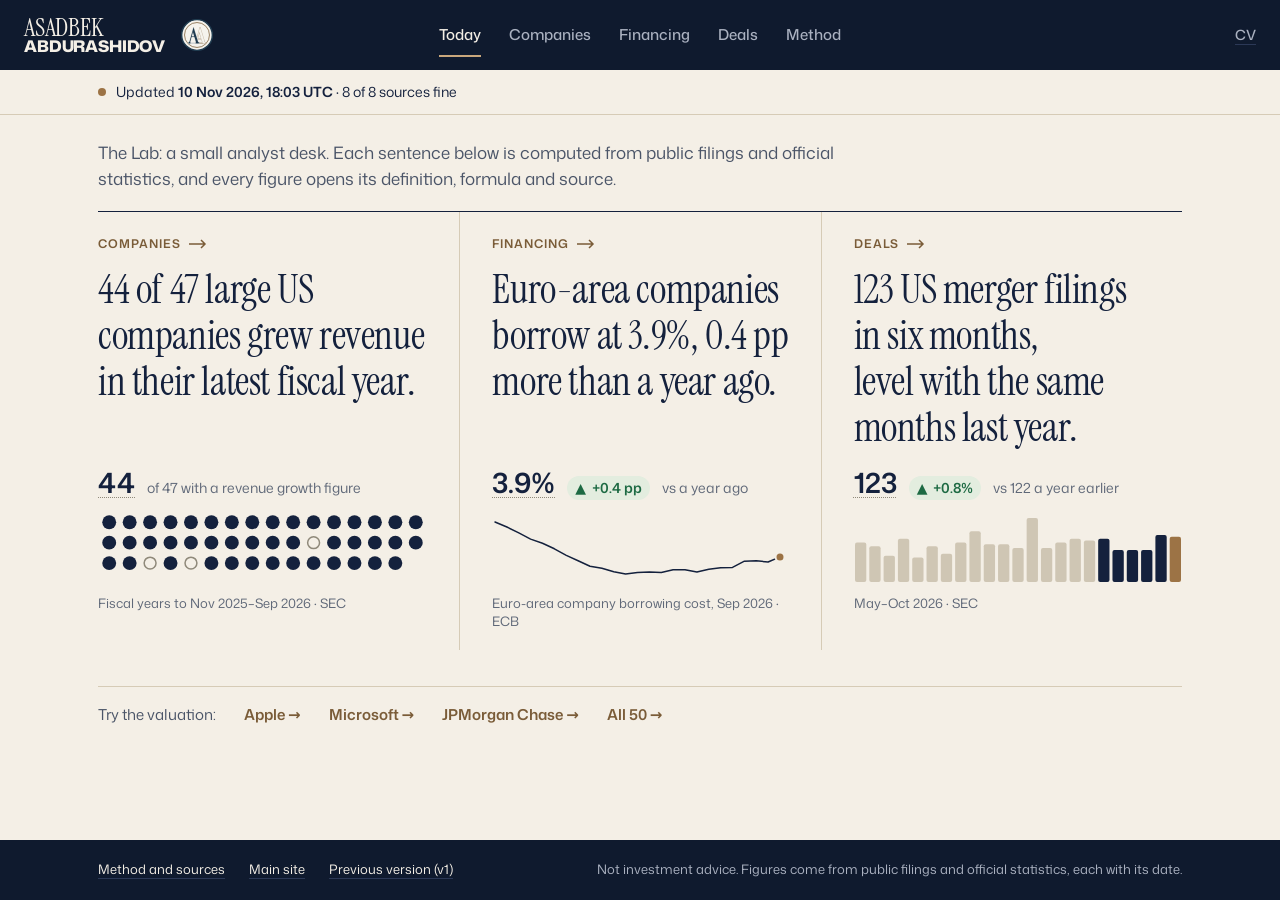
==== index.html @ 91856f81 "The Lab v2.0: five pages, five-year history and leverage, previous version in v1/ (noindex for the f" ====
<!doctype html>
<html lang="en">
<head>
<meta charset="utf-8">
<meta name="viewport" content="width=device-width, initial-scale=1">
<title>Today · The Lab · Asadbek Abdurashidov</title>
<meta name="robots" content="noindex">
<meta name="description" content="A small analyst desk: deal questions answered from public filings and official statistics, every figure with its date and formula.">
<link rel="icon" href="assets/favicon.svg" type="image/svg+xml">
<link rel="preload" href="fonts/mona-sans-normal-latin.woff2" as="font" type="font/woff2" crossorigin>
<link rel="stylesheet" href="tokens.css">
<link rel="stylesheet" href="components.css">
</head>
<body>
<main id="main" tabindex="-1">
  <div class="wrap today">
    <h1 class="intro">The Lab: a small analyst desk.<span class="more"> Each sentence below is computed from public filings and official statistics, and every figure opens its definition, formula and source.</span></h1>
    <div class="doors" id="doors">
    <article class="door" id="d-co">
      <div class="kicker"><a href="companies.html">Companies <svg width="18" height="10" viewBox="0 0 18 10" aria-hidden="true"><path d="M0 5h16M12 1l4 4-4 4" fill="none" stroke="currentColor" stroke-width="1.5"/></svg></a></div>
      <p class="dsent">&ndash;</p>
      <div class="mrow"><div class="frow"><span class="big">&ndash;</span></div><div class="dchart" role="group"></div></div>
      <p class="stamp">&ndash;</p>
    </article>
    <article class="door" id="d-fin">
      <div class="kicker"><a href="financing.html">Financing <svg width="18" height="10" viewBox="0 0 18 10" aria-hidden="true"><path d="M0 5h16M12 1l4 4-4 4" fill="none" stroke="currentColor" stroke-width="1.5"/></svg></a></div>
      <p class="dsent">&ndash;</p>
      <div class="mrow"><div class="frow"><span class="big">&ndash;</span></div><div class="dchart" role="group"></div></div>
      <p class="stamp">&ndash;</p>
    </article>
    <article class="door" id="d-deals">
      <div class="kicker"><a href="deals.html">Deals <svg width="18" height="10" viewBox="0 0 18 10" aria-hidden="true"><path d="M0 5h16M12 1l4 4-4 4" fill="none" stroke="currentColor" stroke-width="1.5"/></svg></a></div>
      <p class="dsent">&ndash;</p>
      <div class="mrow"><div class="frow"><span class="big">&ndash;</span></div><div class="dchart" role="group"></div></div>
      <p class="stamp">&ndash;</p>
    </article>
    </div>
    <p class="try" id="try"><span>Try the valuation:</span></p>
  </div>
</main>
<script src="lab.js"></script>
<script src="today.js"></script>
</body>
</html>
---- tokens.css ----
/* Lab design tokens: quiet-luxury beige and dark navy. Fonts are local (fonts/). */
@font-face{font-family:"Mona Sans";src:url("fonts/mona-sans-normal-latin.woff2") format("woff2");font-weight:200 900;font-stretch:75% 125%;font-style:normal;font-display:swap;unicode-range:U+0000-00FF,U+0131,U+0152-0153,U+02BB-02BC,U+02C6,U+02DA,U+02DC,U+2000-206F,U+2074,U+20AC,U+2122,U+2191,U+2193,U+2212,U+2215,U+FEFF,U+FFFD}
@font-face{font-family:"Mona Sans";src:url("fonts/mona-sans-normal-latin-ext.woff2") format("woff2");font-weight:200 900;font-stretch:75% 125%;font-style:normal;font-display:swap;unicode-range:U+0100-02BA,U+02BD-02C5,U+02C7-02CC,U+02CE-02D7,U+02DD-02FF,U+0304,U+0308,U+0329,U+1D00-1DBF,U+1E00-1E9F,U+1EF2-1EFF,U+2020,U+20A0-20AB,U+20AD-20C0,U+2113,U+2C60-2C7F,U+A720-A7FF}
@font-face{font-family:"Instrument Serif";src:url("fonts/instrument-serif-normal-latin.woff2") format("woff2");font-weight:400;font-style:normal;font-display:swap;unicode-range:U+0000-00FF,U+0131,U+0152-0153,U+02BB-02BC,U+02C6,U+02DA,U+02DC,U+2000-206F,U+2074,U+20AC,U+2122,U+2191,U+2193,U+2212,U+2215,U+FEFF,U+FFFD}
@font-face{font-family:"Instrument Serif";src:url("fonts/instrument-serif-normal-latin-ext.woff2") format("woff2");font-weight:400;font-style:normal;font-display:swap;unicode-range:U+0100-02BA,U+02BD-02C5,U+02C7-02CC,U+02CE-02D7,U+02DD-02FF,U+0304,U+0308,U+0329,U+1D00-1DBF,U+1E00-1E9F,U+1EF2-1EFF,U+2020,U+20A0-20AB,U+20AD-20C0,U+2113,U+2C60-2C7F,U+A720-A7FF}
@font-face{font-family:"Instrument Serif";src:url("fonts/instrument-serif-italic-latin.woff2") format("woff2");font-weight:400;font-style:italic;font-display:swap;unicode-range:U+0000-00FF,U+0131,U+0152-0153,U+02BB-02BC,U+02C6,U+02DA,U+02DC,U+2000-206F,U+2074,U+20AC,U+2122,U+2191,U+2193,U+2212,U+2215,U+FEFF,U+FFFD}

:root{
  /* surfaces */
  --bone:#f4efe6; --paper:#ece4d4; --navy:#0f1a2e;
  /* ink (all AA on bone) */
  --ink:#14213d; --ink-2:#4b5568; --ink-3:#5f6878;
  /* cashmere: text version is darker so it passes AA; mark version is for shapes */
  --cash:#a9825a; --cash-ink:#7a5c38; --mark:#9c7345; --soft:#d9c4a3;
  --grey-mark:#8f897a; --grey-soft:#cfc6b4; --hair:#d6cbb6; --hair-d:#2b3856;
  /* on navy */
  --on-navy:#f4efe6; --on-navy-2:#aab1c0; --cash-d:#c9a77c;
  /* up/down: only for a change, always with arrow and sign */
  --up:#1d6a43; --down:#a4372b; --up-bg:#e3eddf; --down-bg:#f3e0da;
  --sans:"Mona Sans",system-ui,-apple-system,"Segoe UI",sans-serif;
  --serif:"Instrument Serif",Georgia,serif;
  --out:cubic-bezier(.2,.7,.2,1);
  --bar:70px; --wrap:1180px; --pad:clamp(20px,4vw,48px);
  --r:10px;
}
---- components.css ----
/* Lab components. Tokens in tokens.css. Motion: only hover/focus (120 ms), the note fade, and the freshness dot's two pulses. */
*{box-sizing:border-box}
html{-webkit-text-size-adjust:100%;background:var(--bone);scroll-padding-top:130px}
body{margin:0;background:var(--bone);color:var(--ink);font:400 17px/26px var(--sans);font-variant-numeric:lining-nums;-webkit-font-smoothing:antialiased;padding-top:var(--bar);min-height:100vh;display:flex;flex-direction:column}
main{flex:1;outline:0}
a{color:inherit}
button,select,input{font:inherit;color:inherit}
.wrap{max-width:var(--wrap);margin:0 auto;padding:0 var(--pad)}
.sr-only{position:absolute;width:1px;height:1px;margin:-1px;padding:0;overflow:hidden;clip:rect(0 0 0 0);white-space:nowrap;border:0}
.skip{position:absolute;left:8px;top:-80px;background:var(--ink);color:var(--bone);padding:8px 12px;z-index:90;border-radius:6px}
.skip:focus{top:8px}
:focus-visible{outline:2px solid var(--mark);outline-offset:3px;border-radius:4px}
.topbar :focus-visible,#menu :focus-visible,.foot :focus-visible{outline-color:var(--cash-d)}
.muted{color:var(--ink-3)}

/* ---------- top bar ---------- */
.topbar{position:fixed;inset:0 0 auto 0;z-index:50;height:var(--bar);display:grid;grid-template-columns:1fr auto 1fr;align-items:center;gap:16px;padding:0 24px;background:var(--navy);color:var(--on-navy)}
.tb-left{display:flex;align-items:center;gap:16px;justify-self:start}
.logo{display:grid;line-height:.86;text-decoration:none}
.logo .l1{font:400 25px/.9 var(--serif);letter-spacing:-.01em;text-transform:uppercase}
.logo .l2{font:800 16px/.9 var(--sans);font-stretch:112%;letter-spacing:-.01em}
.seal-mark{display:block;line-height:0}
.seal-mark img{display:block;width:32px;height:32px}
.tnav{display:flex;gap:28px;justify-self:center}
.tnav a{position:relative;font:500 15px/20px var(--sans);text-decoration:none;color:var(--on-navy-2);padding:6px 0;transition:color .12s}
.tnav a:hover{color:var(--on-navy)}
.tnav a[aria-current="page"]{color:var(--on-navy)}
.tnav a[aria-current="page"]::after{content:"";position:absolute;left:0;right:0;bottom:-6px;height:2px;background:var(--cash-d)}
.tb-right{justify-self:end;display:flex;align-items:center;gap:18px}
.cvlink{font:500 14px/20px var(--sans);color:var(--on-navy-2);text-decoration:underline;text-decoration-color:var(--hair-d);text-underline-offset:4px}
.cvlink:hover{color:var(--on-navy)}
.menu-btn{display:none;height:40px;padding:0 14px 0 12px;border-radius:10px;border:1.5px solid currentColor;background:transparent;align-items:center;gap:10px;cursor:pointer;font:600 14px/1 var(--sans)}
.menu-btn i{display:grid;gap:4px}
.menu-btn i b{display:block;width:15px;height:1.6px;background:currentColor}
.menu-btn[aria-expanded="true"] i b:first-child{transform:translateY(2.8px) rotate(45deg)}
.menu-btn[aria-expanded="true"] i b:last-child{transform:translateY(-2.8px) rotate(-45deg)}
#menu{position:fixed;top:calc(var(--bar) - 2px);right:16px;z-index:60;background:var(--navy);color:var(--on-navy);border-radius:var(--r);padding:18px 24px 20px;min-width:250px;border:1px solid var(--hair-d)}
#menu[hidden]{display:none}
#menu ul{list-style:none;margin:0;padding:0;display:grid;gap:2px}
#menu li a{display:flex;align-items:center;min-height:44px;font:500 18px/24px var(--sans);text-decoration:none}
#menu a:hover,#menu a[aria-current="page"]{color:var(--cash-d)}
#menu hr{border:0;border-top:1px solid var(--hair-d);margin:10px 0}
#menu .alt{display:grid}
#menu .alt a{display:flex;align-items:center;min-height:44px;font:400 16px/24px var(--sans);color:var(--on-navy-2);text-decoration:none}

/* ---------- freshness strip ---------- */
.strip{border-bottom:1px solid var(--hair);font:400 14px/20px var(--sans);color:var(--ink-2)}
.strip .wrap{display:flex;justify-content:space-between;align-items:center;gap:16px;min-height:44px}
.strip .crumb{color:var(--cash-ink);text-decoration:none;font-weight:500}
.strip .crumb:hover{text-decoration:underline}
.status{display:inline-flex;align-items:center;gap:10px;background:none;border:0;padding:8px 0;cursor:help;color:var(--ink);text-align:left}
.status b{font-weight:600}
.dot{width:8px;height:8px;border-radius:50%;background:var(--mark);flex:none}
.pulse .dot{animation:pulse .9s ease-in-out 2}
@keyframes pulse{50%{transform:scale(1.9);opacity:.45}}

/* ---------- type ---------- */
.t-second{margin:0;font:400 28px/34px var(--serif);letter-spacing:-.005em;text-wrap:balance}
.kicker{font:600 12px/16px var(--sans);letter-spacing:.08em;text-transform:uppercase;color:var(--cash-ink)}
.lede{margin:0;font-size:17px;line-height:26px;max-width:62ch}
.small{font-size:14px;line-height:20px;color:var(--ink-2)}
.cap{margin:12px 0 0;font-size:13px;line-height:18px;color:var(--ink-3);max-width:80ch}
.statement{margin:0;font:400 40px/46px var(--serif);letter-spacing:-.01em;text-wrap:balance}

/* ---------- the analyst note ---------- */
.tipt{background:none;border:0;padding:0;margin:0;font:inherit;color:inherit;text-align:inherit;cursor:help;text-decoration:underline dotted var(--grey-mark);text-decoration-thickness:1px;text-underline-offset:4px;min-height:24px}
.tipt:hover,.tipt[aria-expanded="true"]{text-decoration-color:var(--cash-ink);text-decoration-style:solid}
[role="button"][aria-expanded]{cursor:help}
#lab-note{position:fixed;z-index:80;width:320px;max-width:calc(100vw - 24px);background:#fbf8f1;color:var(--ink);border:1px solid var(--ink);border-radius:var(--r);padding:14px 16px 12px;font:400 14px/20px var(--sans);opacity:0;transition:opacity .12s}
#lab-note.on{opacity:1}
#lab-note[hidden]{display:none}
#lab-note .nh{display:flex;justify-content:space-between;align-items:flex-start;gap:8px}
#lab-note h4{margin:0 0 6px;font:600 15px/20px var(--sans)}
#lab-note .nx{display:none;border:0;background:none;font-size:26px;line-height:1;cursor:pointer;min-width:44px;min-height:44px;margin:-12px -14px 0 0}
#lab-note .guil{display:block;margin:0 0 8px;max-width:100%}
#lab-note p{margin:0 0 6px}
#lab-note dl{margin:6px 0 0;display:grid;grid-template-columns:auto 1fr;gap:4px 12px}
#lab-note dt{color:var(--ink-2);font-weight:600}
#lab-note dd{margin:0;overflow-wrap:anywhere}
#lab-note dd.w{font-weight:500}
#lab-note a{color:var(--cash-ink);text-underline-offset:3px}
#lab-note .nc{margin-top:6px;color:var(--ink-2);font-size:13px}
#lab-note .nm{display:inline-block;margin-top:8px;font-size:13px;font-weight:600}
#lab-note.sheet{left:0!important;right:0;top:auto!important;bottom:0;width:auto;max-width:none;border-radius:14px 14px 0 0;border-width:1px 0 0;padding:16px 20px 24px;max-height:70vh;overflow:auto}
#lab-note.sheet .nx{display:block}
#lab-read{position:fixed;z-index:70;background:var(--ink);color:var(--bone);border-radius:8px;padding:6px 10px;font:400 13px/18px var(--sans);pointer-events:none;display:grid}
#lab-read[hidden]{display:none}
#lab-read b{font-weight:600}

/* ---------- change chip: arrow, sign, colour by direction ---------- */
.chg{display:inline-flex;align-items:center;gap:6px;font:600 14px/20px var(--sans);padding:2px 8px;border-radius:999px;white-space:nowrap}
.chg.up{color:var(--up);background:var(--up-bg)}
.chg.down{color:var(--down);background:var(--down-bg)}
.chg.flat{color:var(--ink-2);background:var(--paper)}

/* ---------- footer ---------- */
.foot{background:var(--navy);color:var(--on-navy-2);font-size:13px;line-height:18px;margin-top:40px}
.foot .wrap{display:flex;justify-content:space-between;gap:12px 24px;flex-wrap:wrap;padding-top:20px;padding-bottom:22px}
.foot a{color:var(--on-navy);text-decoration:underline;text-decoration-color:var(--hair-d);text-underline-offset:4px}
.foot a:hover{text-decoration-color:var(--cash-d)}
.foot .fl{display:flex;gap:24px;flex-wrap:wrap}

/* ---------- Today ---------- */
.today{padding-top:24px}
.today .intro{margin:0;font:400 17px/26px var(--sans);color:var(--ink-2);max-width:74ch}
.door .mrow{display:contents}
.doors{display:grid;grid-template-columns:repeat(3,1fr);margin-top:20px;border-top:1px solid var(--ink)}
.door{position:relative;display:grid;grid-row:span 5;grid-template-rows:subgrid;padding:20px 32px 0 0;cursor:pointer}
.door+.door{padding-left:32px;border-left:1px solid var(--hair)}
.door:last-child{padding-right:0}
.door .kicker{display:flex;align-items:center;min-height:24px}
.door .kicker a{text-decoration:none;display:inline-flex;gap:8px;align-items:center}
.door .kicker a::after{content:"";position:absolute;inset:0}
.door .kicker a:focus-visible{outline:0}
.door:focus-within{outline:2px solid var(--mark);outline-offset:-2px;border-radius:2px}
.door .kicker svg{transition:transform .12s}
.door:hover .kicker svg{transform:translateX(4px)}
.door .dsent{margin:10px 0 0;font:400 36px/42px var(--serif);letter-spacing:-.01em;text-wrap:balance}
.door .frow{display:flex;gap:12px;align-items:baseline;margin-top:16px;white-space:nowrap}
.door .frow .big{font:600 28px/32px var(--sans);letter-spacing:-.01em}
.door .frow .of{font:400 14px/20px var(--sans);color:var(--ink-3)}
.door .dchart{position:relative;z-index:1;height:72px;margin-top:12px}
.door .dchart svg{display:block;overflow:visible}
.door .stamp{margin:10px 0 0;font:400 13px/18px var(--sans);color:var(--ink-3);padding-bottom:20px}
.try{display:flex;flex-wrap:wrap;gap:4px 28px;align-items:center;border-top:1px solid var(--hair);padding:10px 0 0;font-size:15px}
.try span{color:var(--ink-2)}
.try a{color:var(--cash-ink);font-weight:600;text-decoration:none;display:inline-flex;align-items:center;min-height:36px}
.try a:hover{text-decoration:underline}

/* ---------- Company header ---------- */
.chead{padding-top:16px}
.chead-top{display:flex;justify-content:space-between;align-items:center;gap:16px;flex-wrap:wrap;font-size:14px}
.chead-top a{color:var(--cash-ink);text-decoration:none;font-weight:600;display:inline-flex;align-items:center;min-height:44px}
.chead-top a:hover{text-decoration:underline}
.switch{display:inline-flex;align-items:center;gap:10px;color:var(--ink-2)}
.switch select{appearance:none;background:transparent url("data:image/svg+xml,%3Csvg xmlns='http://www.w3.org/2000/svg' width='12' height='8' viewBox='0 0 12 8'%3E%3Cpath d='M1 1l5 5 5-5' fill='none' stroke='%2314213d' stroke-width='1.6'/%3E%3C/svg%3E") no-repeat right 12px center;border:1px solid var(--ink);border-radius:var(--r);padding:0 34px 0 12px;font-size:14px;max-width:240px;cursor:pointer;min-height:44px}
.chead-id{display:flex;align-items:center;gap:14px;margin-top:0;flex-wrap:wrap}
.lg{display:inline-grid;place-items:center;width:40px;height:40px;border-radius:10px;background:var(--paper);flex:none}
.lg i{display:block;width:22px;height:22px;-webkit-mask:var(--lg) center/contain no-repeat;mask:var(--lg) center/contain no-repeat;background:var(--ink)}
.lg b{font:700 12px/1 var(--sans);color:var(--ink)}
.chead h1{margin:0;font:600 22px/28px var(--sans);letter-spacing:-.01em}
.chead h1 .tk{color:var(--ink-3);font-weight:500;margin-left:8px}
.chead .filed{margin:0 0 0 auto;font-size:14px;line-height:20px;color:var(--ink-2)}
.figs{display:grid;grid-template-columns:repeat(4,1fr);margin-top:12px;border-top:1px solid var(--hair)}
.fig{padding:10px 16px 10px 0}
.fig+.fig{padding-left:20px;border-left:1px solid var(--hair)}
.fig .fl{font-size:14px;line-height:20px;color:var(--ink-2);display:block}
.fig .fv{display:block;margin-top:0;font:600 28px/32px var(--sans);letter-spacing:-.01em}
.fig .fs{display:block;margin-top:2px;font-size:13px;line-height:20px;color:var(--ink-3);min-height:20px}

/* ---------- tabs ---------- */
.tabs-bar{border-bottom:1px solid var(--hair);border-top:1px solid var(--hair);background:var(--bone);position:sticky;top:var(--bar);z-index:20}
.tablist{display:flex;gap:4px}
.tab{background:none;border:0;border-bottom:2px solid transparent;margin-bottom:-1px;padding:14px 18px 12px;font:600 15px/20px var(--sans);color:var(--ink-2);cursor:pointer;white-space:nowrap;min-height:48px;transition:color .12s}
.tab:first-child{padding-left:0}
.tab:hover{color:var(--ink)}
.tab[aria-selected="true"]{color:var(--ink);border-bottom-color:var(--mark)}
.tab:focus-visible{outline-offset:-4px}
.panel{padding-top:24px}
.panel[hidden]{display:none}
.panel-head{margin-bottom:20px}
.panel-head .statement{max-width:30ch}

/* ---------- figure rows ---------- */
.tiles{display:grid;grid-template-columns:repeat(5,1fr);border-top:1px solid var(--ink);border-bottom:1px solid var(--hair)}
.tiles.t3{grid-template-columns:repeat(3,1fr)}
.tile{padding:12px 16px 12px 0}
.tile+.tile{padding-left:20px;border-left:1px solid var(--hair)}
.tile .tl{font-size:14px;line-height:20px;color:var(--ink-2);display:block}
.tile .tv{display:block;margin-top:0;font:600 28px/32px var(--sans);letter-spacing:-.01em}
.tile .ts{display:block;margin-top:2px;font-size:13px;line-height:20px;color:var(--ink-3);min-height:20px}
.charts3{display:grid;grid-template-columns:repeat(3,1fr);gap:32px;margin-top:24px}
.box-t{margin:0 0 4px;font:600 14px/20px var(--sans)}
.chart svg{display:block;width:100%;height:auto;overflow:visible}
.chart text{font-family:var(--sans)}

/* ---------- Value tab ---------- */
.second{min-height:34px;margin:8px 0 0}
.second.prompt{font:400 17px/26px var(--sans);color:var(--ink-3);padding-top:4px}
.vgrid{display:grid;grid-template-columns:5fr 7fr;gap:48px;margin-top:20px;align-items:start}
.vsub{margin:0 0 8px;font:600 14px/20px var(--sans)}
.ctl{padding:0 0 8px}
.ctl-top{display:flex;justify-content:space-between;align-items:center;gap:10px}
.ctl-top .tipt{font:600 14px/20px var(--sans)}
.vin{width:84px;text-align:right;border:1px solid transparent;border-bottom-color:var(--hair);background:transparent;font:600 18px/24px var(--sans);padding:4px 6px;border-radius:6px;min-height:36px}
.vin:hover{border-color:var(--hair)}
.vin:focus{border-color:var(--ink);outline:0;background:#fbf8f1}
.ctl input[type=range]{width:100%;margin:0;accent-color:var(--mark);height:28px;background:none;cursor:pointer}
.ctl .def{margin:0;font-size:13px;line-height:18px;color:var(--ink-3)}
.btn{display:inline-flex;align-items:center;gap:8px;border:1px solid var(--ink);background:transparent;color:var(--ink);padding:0 16px;min-height:44px;border-radius:var(--r);font:600 14px/20px var(--sans);cursor:pointer}
.btn:hover{background:var(--ink);color:var(--bone)}
.rangebox{background:var(--bone)}
.rbar{margin:0}
.evline{margin:0;font-size:14px;line-height:20px;color:var(--ink-2)}
.pbox{margin-top:16px;padding-top:14px;border-top:1px solid var(--hair)}
.pbox label{display:block;font:600 14px/20px var(--sans);margin-bottom:6px}
.pin{display:flex;align-items:center;background:#fbf8f1;border:1px solid var(--ink);border-radius:var(--r);padding:0 12px;min-height:48px;max-width:300px}
.pin:focus-within{outline:2px solid var(--mark);outline-offset:3px}
.pin span.cur{font:500 20px/24px var(--sans);color:var(--ink-3);margin-right:6px}
.pin input{border:0;background:transparent;outline:0;width:100%;font:600 20px/24px var(--sans);min-width:0;min-height:44px}
.pin button{border:0;background:none;color:var(--cash-ink);cursor:pointer;font:600 13px/18px var(--sans);text-decoration:underline;padding:0 0 0 8px;min-height:44px}
.pnote{margin:6px 0 0;font-size:13px;line-height:18px;color:var(--ink-3)}
.perr{margin:2px 0 0;font-size:13px;line-height:18px;color:var(--down);min-height:18px}
.pres{margin:6px 0 0;display:flex;flex-wrap:wrap;gap:2px 20px;font-size:14px;line-height:24px;color:var(--ink-2)}
.pres .pr{white-space:nowrap}
.pres b{font:600 18px/24px var(--sans);color:var(--ink);margin-left:6px}
.pres .dash{color:var(--ink-3)}
.sens{margin-top:24px;padding-top:16px;border-top:1px solid var(--hair)}
.sens-head{display:flex;justify-content:space-between;align-items:baseline;gap:16px;flex-wrap:wrap;margin-bottom:8px}
.gtable{font-size:15px;table-layout:fixed}
.gtable th,.gtable td{text-align:right;padding:0;border-bottom:1px solid var(--hair)}
.gtable thead th{border-bottom:1px solid var(--ink);vertical-align:bottom;font-weight:400;color:var(--ink-2);background:var(--bone);padding:4px 12px}
.gtable thead th b,.gtable tbody th b{display:block;font:600 14px/18px var(--sans);color:var(--ink)}
.gtable thead th span,.gtable tbody th span{display:block;font-size:12px;line-height:16px;color:var(--ink-3);font-weight:400}
.gtable tbody th{text-align:left;font-weight:400;background:var(--bone);padding:4px 12px 4px 0}
.gtable .corner{text-align:left;font-size:12px;line-height:16px;color:var(--ink-3);padding:4px 12px 4px 0}
.gtable td button{display:block;width:100%;min-height:40px;padding:4px 12px;cursor:help;text-align:right;background:none;border:0;font:500 16px/22px var(--sans)}
.gtable td.base button{box-shadow:inset 0 0 0 2px var(--ink)}
.gtable td.near{background:var(--soft)}
.gtable td button .gt{display:block;font:600 11px/12px var(--sans);color:var(--ink)}
.gtable td button:focus-visible{outline:2px solid var(--mark);outline-offset:-4px}
.table-scroll{overflow-x:auto;-webkit-overflow-scrolling:touch}
.table-scroll:focus-visible{outline-offset:2px}
.linkbtn{background:none;border:0;padding:0;color:var(--cash-ink);font:600 14px/20px var(--sans);text-decoration:underline;text-underline-offset:3px;cursor:pointer;min-height:44px}
details.fold{border-top:1px solid var(--hair)}
details.fold summary{list-style:none;cursor:pointer;padding:0;min-height:48px;font:600 15px/20px var(--sans);display:flex;align-items:center;gap:12px}
details.fold summary::-webkit-details-marker{display:none}
details.fold summary::before{content:"";width:7px;height:7px;border-right:2px solid var(--ink);border-bottom:2px solid var(--ink);transform:rotate(-45deg);margin:0 4px 0 2px}
details.fold[open] summary::before{transform:rotate(45deg)}
details.fold summary small{font:400 13px/18px var(--sans);color:var(--ink-3)}
details.fold .fold-body{padding:4px 0 20px}
.folds{margin-top:16px;border-bottom:1px solid var(--hair)}
.disc{margin:12px 0 0;font-size:13px;line-height:18px;color:var(--ink-2)}

table{border-collapse:collapse;width:100%}
.dtable{font-size:14px;line-height:20px}
.dtable th{font:600 13px/18px var(--sans);text-align:left;color:var(--ink-2);padding:6px 12px 6px 0;border-bottom:1px solid var(--ink);vertical-align:bottom;white-space:nowrap}
.dtable td,.dtable tbody th{padding:5px 12px 5px 0;border-bottom:1px solid var(--hair);vertical-align:top}
.dtable tbody th{font:400 14px/20px var(--sans);color:var(--ink);white-space:normal}
.dtable .r{text-align:right;padding-left:12px}
.dtable td:last-child,.dtable th:last-child{padding-right:0}
.dtable a{color:var(--cash-ink);text-underline-offset:3px}
.dtable .rs{color:var(--ink-3)}

.na{border-top:1px solid var(--ink);padding:16px 0 0;max-width:62ch;margin-bottom:20px}
.na p{margin:0 0 8px;font:400 28px/34px var(--serif)}
.na small{font-size:14px;line-height:20px;color:var(--ink-2);display:block}
.gl{display:grid;grid-template-columns:repeat(2,1fr);gap:0 48px}
.list{list-style:none;margin:0;padding:0}
.list li{padding:10px 0;border-bottom:1px solid var(--hair);font-size:14px;color:var(--ink-2);line-height:20px}
.list li:first-child{border-top:1px solid var(--ink)}
.empty{padding-top:56px;padding-bottom:56px}
.empty .btn{margin-top:20px}

/* ---------- companies table and stub pages ---------- */
.ctoolbar{display:flex;gap:16px;align-items:center;flex-wrap:wrap;margin:16px 0 8px}
.ctoolbar input[type=search]{border:1px solid var(--ink);border-radius:var(--r);background:#fbf8f1;padding:0 12px;min-height:44px;min-width:240px;font-size:16px}
.cotable{font-size:14px;line-height:20px}
.cotable thead th{position:sticky;top:var(--bar);background:var(--bone);z-index:5;padding:0;border-bottom:1px solid var(--ink)}
.cotable thead th button{display:flex;width:100%;align-items:center;gap:6px;background:none;border:0;padding:6px 12px 6px 0;font:600 13px/18px var(--sans);color:var(--ink-2);cursor:pointer;min-height:44px}
.cotable thead th.r button{justify-content:flex-end;padding-left:12px}
.cotable thead th[aria-sort] button{color:var(--ink)}
.cotable td{padding:6px 12px 6px 0;border-bottom:1px solid var(--hair);vertical-align:middle}
.cotable td.r{text-align:right;padding-left:12px}
.cotable td:last-child{padding-right:0}
.cotable .nm{display:flex;align-items:center;gap:12px}
.cotable .nm .lg{width:32px;height:32px}
.cotable .nm .lg i{width:18px;height:18px}
.cotable .nm a{text-decoration:none;font-weight:600}
.cotable .nm a:hover{text-decoration:underline}
.cotable tbody tr:hover td{background:rgba(236,228,212,.55)}
.stub{padding-top:56px;padding-bottom:40px}
.stub .statement{max-width:24ch}
.stub .lede{margin-top:16px;color:var(--ink-2)}

/* ---------- responsive ---------- */
@media (max-width:1100px){
  .tiles{grid-template-columns:repeat(3,1fr)}
  .tile:nth-child(4){border-left:0;padding-left:0}
  .tile:nth-child(n+4){border-top:1px solid var(--hair)}
  .vgrid{grid-template-columns:1fr;gap:24px}
}
@media (max-width:900px){
  .tnav{display:none}
  .menu-btn{display:inline-flex}
  .topbar{grid-template-columns:1fr auto}
  .doors{grid-template-columns:1fr}
  .door,.door+.door{display:block;grid-row:auto;padding:16px 0 4px;border-left:0}
  .door+.door{border-top:1px solid var(--hair)}
  .door .dsent{font-size:26px;line-height:32px}
  .door .mrow{display:grid;grid-template-columns:auto 1fr;gap:16px;align-items:center;margin-top:10px}
  .door .frow{margin-top:0}
  .door .dchart{height:40px;margin-top:0}
  .door .stamp{padding-bottom:12px;margin-top:6px}
  .charts3{grid-template-columns:1fr;gap:24px}
  .figs{grid-template-columns:repeat(2,1fr)}
  .fig:nth-child(3){border-left:0;padding-left:0}
  .fig:nth-child(n+3){border-top:1px solid var(--hair)}
  .gl{grid-template-columns:1fr}
  .statement{font-size:26px;line-height:32px}
  .t-second{font-size:20px;line-height:26px}
  .chead .filed{margin-left:0;width:100%}
}
@media (max-width:620px){
  :root{--bar:60px;--pad:20px}
  body{font-size:16px;line-height:24px}
  .topbar{padding:0 16px}
  .seal-mark,.cvlink{display:none}
  .logo .l1{font-size:22px}.logo .l2{font-size:14px}
  .tiles,.tiles.t3{grid-template-columns:repeat(2,1fr)}
  .tile,.tile+.tile{padding:10px 12px 10px 0;border-left:0}
  .tile:nth-child(even){padding-left:16px;border-left:1px solid var(--hair)}
  .tile:nth-child(n+3){border-top:1px solid var(--hair)}
  .tile .tv,.fig .fv{font-size:22px;line-height:28px}
  .tab{padding:12px 6px 10px;font-size:14px;flex:1;text-align:center}
  .tab:first-child{padding-left:6px}
  .strip .crumb{display:none}
  .rangebox{position:sticky;top:calc(var(--bar) + 48px);z-index:10;padding-bottom:4px;border-bottom:1px solid var(--hair)}
  .ctl input[type=range]{height:44px}
  .gtable td button{padding:4px 4px;font-size:15px}
  .gtable thead th,.gtable tbody th{padding-left:4px;padding-right:4px}
  .cotable thead{display:none}
  .cotable,.cotable tbody,.cotable tr,.cotable td{display:block}
  .cotable tr{padding:10px 0;border-bottom:1px solid var(--hair)}
  .cotable td{border:0;padding:0;text-align:left}
  .cotable td.r{text-align:left;padding-left:0;display:inline-block;margin-right:14px;color:var(--ink-2)}
  .cotable td.r::before{content:attr(data-l) " ";color:var(--ink-3);font-size:12px}
  .stub{padding-top:32px}
}
@media (prefers-reduced-motion:reduce){
  *,*::before,*::after{animation:none!important;transition:none!important}
}

/* value grid areas */
.vgrid{grid-template-areas:"left range" "left pbox";grid-template-rows:auto 1fr}
.vleft{grid-area:left}.rangebox{grid-area:range}.vgrid .pbox{grid-area:pbox;margin-top:0}
.today .intro .more{display:inline}
@media (max-width:1100px){.vgrid{grid-template-areas:"range" "pbox" "left";grid-template-rows:auto}}
@media (max-width:620px){.today .intro{font-size:15px;line-height:22px}.today .intro .more{display:none}.w-src{display:none}}

/* compact value tab */
.ctl{padding:0 0 2px}
.ctl input[type=range]{height:26px}
.vgrid{margin-top:12px;gap:0 48px}
.vgrid .vleft .vsub{margin-bottom:4px}
.rangebox .vsub{margin-bottom:0}
.gtable td button{min-height:34px;padding-top:2px;padding-bottom:2px}
.gtable thead th{padding-top:2px;padding-bottom:2px}
.gtable tbody th{padding-top:2px;padding-bottom:2px}
.sens{margin-top:16px;padding-top:12px}
.foot{margin-top:24px}

.dtable td.fx{max-width:340px;overflow:hidden;text-overflow:ellipsis;white-space:nowrap}
.dtable td,.dtable tbody th{padding-top:4px;padding-bottom:4px}

/* merged company header row */
.chead{padding-top:8px}
.chead-id{display:flex;align-items:center;gap:16px;flex-wrap:wrap}
.chead-id .back{color:var(--cash-ink);text-decoration:none;font:600 14px/20px var(--sans);display:inline-flex;align-items:center;min-height:44px;margin-right:8px}
.chead-id .back:hover{text-decoration:underline}
.idtxt h1{margin:0}
.idtxt .filed{margin:0;font-size:13px;line-height:18px;color:var(--ink-2)}
.chead-id .switch{margin-left:auto}
.figs{margin-top:8px}
.foot{margin-top:0}
.panel{padding-top:16px}
.sens-head{margin-bottom:0}
.gtable tbody th b,.gtable tbody th span{display:inline}
.gtable tbody th span{margin-left:8px}
.gtable tbody th{padding-top:0;padding-bottom:0;white-space:nowrap}
.gtable td button{min-height:32px}
@media (max-width:620px){.chead-id .switch{margin-left:0;width:100%}.chead-id .switch select{flex:1;max-width:none}.chead-id .back{width:100%;margin:0}}
.switch{font-size:14px}
.switch select{min-width:0}
.idtxt{min-width:0;flex:1 1 220px}
.panel{padding-bottom:16px}
@media (max-width:1100px){.vleft{margin-top:12px}}
@media (max-width:620px){.chead-id .switch{display:flex}.chead-id .switch span{white-space:nowrap}.chead-id .switch select{width:100%;max-width:none}.chead-id{gap:8px 12px}.idtxt{flex:1 1 0}}
.switch select{min-width:200px}
@media (max-width:620px){
  .topbar .logo{padding:6px 0}
  .menu-btn{height:44px}
  .status{min-height:44px}
  .strip .wrap{min-height:48px}
  .ctl input[type=range]{height:44px}
  .vin{min-height:44px}
  .foot a,.try a{min-height:44px;display:inline-flex;align-items:center}
  .tipt{position:relative}
  .tipt::after{content:"";position:absolute;inset:-12px -6px}
  .dtable a{position:relative}
  .dtable a::after{content:"";position:absolute;inset:-14px -8px}
  .chead-id .switch select{min-width:0}
}

#logo{display:inline-block;width:40px;height:40px;flex:none}
.switch select{width:240px}
.rbar{height:104px}
@media (max-width:620px){.switch select{width:100%}}
@media (max-width:620px){.gtable td button{min-height:44px}}

#lab-note{white-space:normal;text-align:left;font-weight:400;letter-spacing:0;text-transform:none}
@media (max-width:900px){.gl>div+div{margin-top:24px}}

.door .frow{position:relative;z-index:1}
.door .frow .tipt{font:inherit}
.cotable tbody tr{position:relative}
.cotable .nm a::after{content:"";position:absolute;inset:0}
.cotable .nm a:focus-visible{outline:0}
.cotable tbody tr:focus-within{outline:2px solid var(--mark);outline-offset:-2px}

/* round 2 */
.dtable td,.dtable th,.cotable td,.gtable td button{font-variant-numeric:tabular-nums lining-nums}
.gtable td button.neg{color:var(--ink-3);font-weight:400}
.tiles.t1{grid-template-columns:1fr}.tiles.t2{grid-template-columns:repeat(2,1fr)}.tiles.t4{grid-template-columns:repeat(4,1fr)}
/* chart rows by count; one column below 900 px. Four tiles become two by two on a phone. */
.charts3.n1{grid-template-columns:1fr}.charts3.n2{grid-template-columns:repeat(2,1fr)}
@media (max-width:900px){.charts3.n2,.charts3.n3{grid-template-columns:1fr}}
@media (max-width:620px){.tiles.t4{grid-template-columns:repeat(2,1fr)}}
.vin{min-width:84px}
.fig .fv,.tile .tv{min-width:0}
/* sliders: ink fill 3px, hair rest, cashmere thumb only */
.ctl input[type=range]{-webkit-appearance:none;appearance:none;background:transparent;--p:50%}
.ctl input[type=range]::-webkit-slider-runnable-track{height:3px;border-radius:2px;background:linear-gradient(to right,var(--ink) var(--p),var(--hair) var(--p))}
.ctl input[type=range]::-moz-range-track{height:3px;border-radius:2px;background:var(--hair)}
.ctl input[type=range]::-moz-range-progress{height:3px;background:var(--ink)}
.ctl input[type=range]::-webkit-slider-thumb{-webkit-appearance:none;width:18px;height:18px;border-radius:50%;background:var(--mark);border:2px solid var(--bone);margin-top:-8px}
.ctl input[type=range]::-moz-range-thumb{width:14px;height:14px;border-radius:50%;background:var(--mark);border:2px solid var(--bone)}
/* Today: use the lower third */
@media (min-width:901px){.door .dsent{font-size:40px;line-height:46px}.try{margin-top:36px}}
/* companies table */
.cotable .chg{background:none;padding:0}
.cotable .cbar{display:block;height:3px;background:var(--ink);border-radius:2px;margin-top:4px;margin-left:auto}
/* mobile targets */
@media (max-width:620px){
  .tipt{display:inline-flex;align-items:center;min-height:44px}
  .door .kicker a{min-height:44px}
  .dtable a{display:inline-flex;align-items:center;min-height:44px}
  .tile .tl,.fig .fl{display:flex;align-items:center}
  .door .dchart{overflow:hidden;max-width:120px;height:40px}
  .door .kicker{min-height:44px}
  .pres .pr{display:inline-flex;align-items:center}
}
@media (max-width:620px){.cotable .nm a{display:inline-flex;align-items:center;min-height:44px}}
@media (max-width:620px){.door .frow .of{display:none}}

/* financing and series tables */
.fin{padding-top:24px}
.fin .second{margin:8px 0 16px;min-height:0}
.fin .figs{margin-top:8px}
.curve-title{margin:28px 0 12px}
.curves{display:grid;grid-template-columns:repeat(2,1fr);gap:32px;margin-bottom:8px}
.stable thead th{padding:8px 12px 8px 0;font:600 13px/18px var(--sans);color:var(--ink-2);position:static;border-bottom:1px solid var(--ink)}
.stable thead th.r{text-align:right;padding-left:12px}
.stable tbody th.sl{font:400 14px/20px var(--sans);padding:8px 12px 8px 0;border-bottom:1px solid var(--hair);text-align:left;font-weight:500}
.stable td{padding:6px 12px 6px 0}
.stable td.tr{width:132px;padding-right:0}
.stable .sp{width:120px;height:30px}
.stable .sp svg{display:block}
.stable tr.grp th{padding:20px 0 6px;font:600 12px/16px var(--sans);letter-spacing:.08em;text-transform:uppercase;color:var(--cash-ink);border-bottom:1px solid var(--ink);text-align:left}
.mw{font-size:13px;color:var(--ink-2)}
.sm{font-size:12.5px}
.stable .tipt{font-weight:500}
@media (max-width:900px){.curves{grid-template-columns:1fr;gap:24px}}
@media (max-width:620px){
  .stable td{display:inline-block;margin-right:14px;padding:0}
  .stable td::before{content:attr(data-l) " ";color:var(--ink-3);font-size:12px}
  .stable td.tr{display:block;width:auto;margin-top:4px}
  .stable td.tr::before{content:""}
  .stable tbody th.sl{display:block;border:0;padding:0}
  .stable tr.grp{display:block;padding:0;border:0}
  .stable tr.grp th{display:block}
}

.stable thead th{text-align:left}
.stable thead th.r{text-align:right}

/* companies: leaders, flags, two-line cells */
.leaders{list-style:none;display:flex;gap:12px 40px;flex-wrap:wrap;margin:16px 0 0;padding:12px 0 0;border-top:1px solid var(--hair)}
.leaders .lk{display:block;font-size:13px;line-height:18px;color:var(--ink-3)}
.leaders .lrow{display:flex;align-items:center;gap:10px;font-size:15px}
.leaders .lg{width:28px;height:28px;border-radius:8px}.leaders .lg i{width:16px;height:16px}.leaders .lg b{font-size:9px}
.flag{border:1px solid var(--hair);background:none;border-radius:999px;padding:0 8px;font:500 12px/20px var(--sans);color:var(--ink-2);margin:0 4px 2px 0;cursor:help;min-height:24px}
.sub2{display:block;font-size:12px;line-height:16px;color:var(--ink-3);white-space:nowrap}
.cotable td.rk{color:var(--ink-3);padding-right:8px}
.cotable{min-width:0}
.cotable thead th button{font-size:12.5px}
@media (max-width:1100px){#ct-wrap{overflow-x:auto}.cotable{min-width:1000px}}
@media (max-width:620px){
  #ct-wrap{overflow:visible}.cotable{min-width:0}
  .cotable td.rk{display:inline-block;margin:0 8px 0 0}
  .cotable td.nmc{display:inline-block}
  .cotable td.flc{display:block;margin-top:4px}
  .cotable td.r{margin-bottom:2px}
  .sub2{display:inline;margin-left:4px}
  .flag{min-height:44px;padding:0 12px}
}

.flag{white-space:nowrap}
.cotable td{padding-right:10px}
.cotable td.nmc{min-width:220px}
.cotable .flags{margin-top:2px}
.cotable .nm{align-items:flex-start}
.cotable .nm .lg{margin-top:2px}
@media (max-width:620px){.cotable td.nmc{display:block}.cotable td.rk{display:none}.cotable .flag{min-height:32px}}

.gloss{margin:8px 0 0;max-width:80ch}
.gloss dt{font:600 15px/22px var(--sans);padding-top:14px;border-top:1px solid var(--hair);margin-top:14px}
.gloss dt:first-child{margin-top:0}
.gloss dd{margin:2px 0 0;font-size:14px;line-height:20px;color:var(--ink-2)}
.gloss .gf{margin:4px 0 0;font-size:14px;line-height:20px;color:var(--ink)}
.dtable td a,.dtable th a{color:var(--cash-ink)}
.tablist{overflow-x:auto;scrollbar-width:none}
.tablist::-webkit-scrollbar{display:none}
@media (max-width:620px){.tab{flex:1 0 auto}}

/* sticky range bar: below 1100 px the grid becomes a column so the bar sticks while the sliders scroll */
@media (max-width:1100px){
  .vgrid{display:flex;flex-direction:column;gap:20px}
  .vgrid .rangebox{order:1}.vgrid .pbox{order:2}.vgrid .vleft{order:3;margin-top:0}
}
.tile,.fig{min-width:0}.tile .ts,.fig .fs,.tile .tv{overflow-wrap:anywhere}
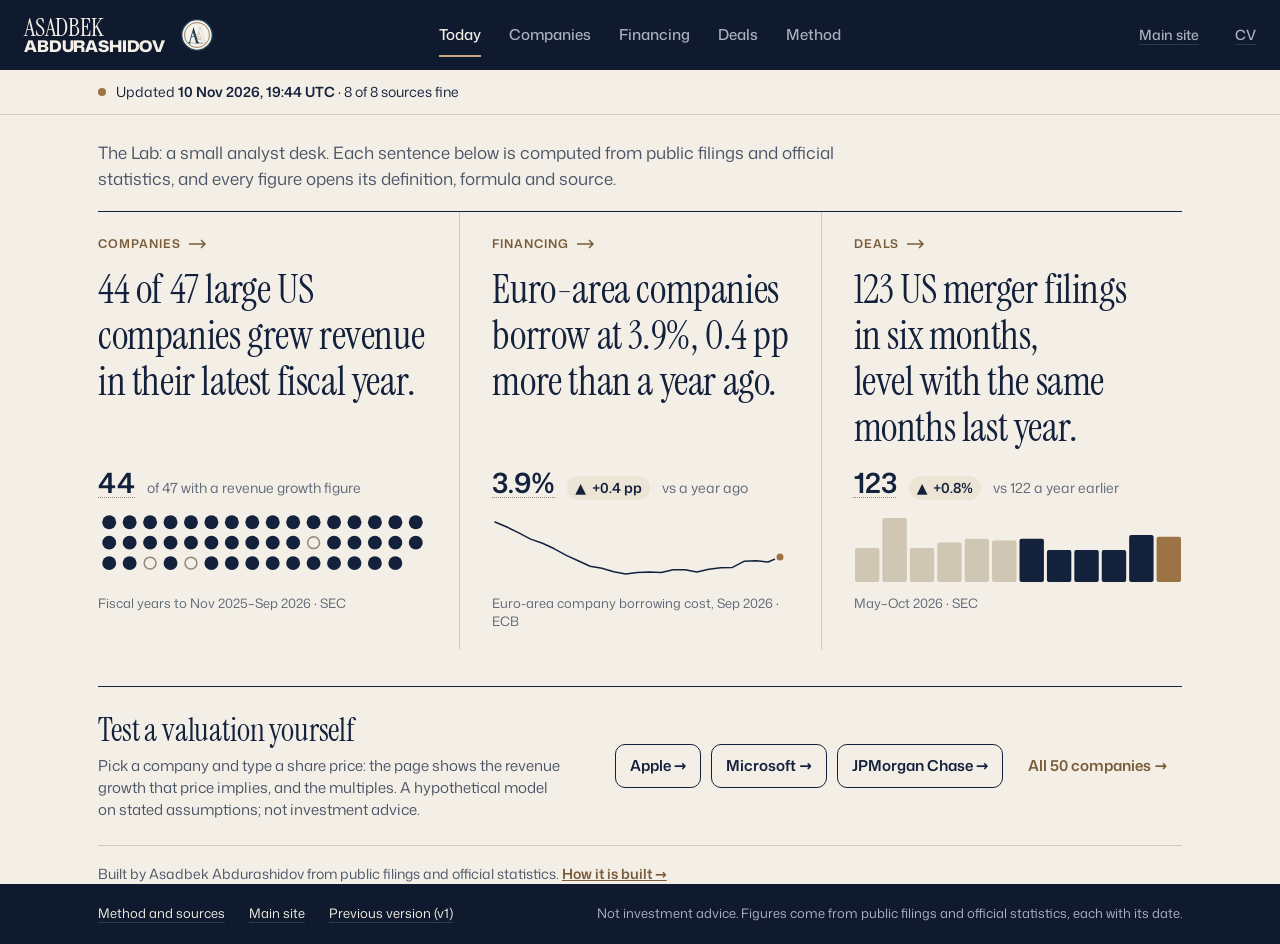
==== commit 0eb705dd: "Trust fixes from the UI/UX audit: plain zeros, neutral rate chips, no empty rows, valuation block, m" ====
--- a/index.html
+++ b/index.html
@@ -35,7 +35,12 @@
       <p class="stamp">&ndash;</p>
     </article>
     </div>
-    <p class="try" id="try"><span>Try the valuation:</span></p>
+    <section class="tryblock" aria-labelledby="try-h">
+      <div><h2 class="try-h" id="try-h">Test a valuation yourself</h2>
+      <p class="try-s">Pick a company and type a share price: the page shows the revenue growth that price implies, and the multiples. A hypothetical model on stated assumptions; not investment advice.</p></div>
+      <p class="try" id="try"></p>
+    </section>
+    <p class="byline">Built by Asadbek Abdurashidov from public filings and official statistics. <a href="method.html">How it is built &rarr;</a></p>
   </div>
 </main>
 <script src="lab.js"></script>
--- a/components.css
+++ b/components.css
@@ -92,6 +92,10 @@
 .chg.up{color:var(--up);background:var(--up-bg)}
 .chg.down{color:var(--down);background:var(--down-bg)}
 .chg.flat{color:var(--ink-2);background:var(--paper)}
+/* Rates, yields and deal counts: direction without a good/bad colour (green and red are for company growth). */
+.chg.neu{color:var(--ink);background:var(--paper)}
+.mainlink{margin-right:18px}
+@media (max-width:620px){.mainlink{display:none}}
 
 /* ---------- footer ---------- */
 .foot{background:var(--navy);color:var(--on-navy-2);font-size:13px;line-height:18px;margin-top:40px}
@@ -409,7 +413,7 @@
 .cotable tbody tr:focus-within{outline:2px solid var(--mark);outline-offset:-2px}
 
 /* round 2 */
-.dtable td,.dtable th,.cotable td,.gtable td button{font-variant-numeric:tabular-nums lining-nums}
+.dtable td,.dtable th,.cotable td,.gtable td button{font-variant-numeric:lining-nums}
 .gtable td button.neg{color:var(--ink-3);font-weight:400}
 .tiles.t1{grid-template-columns:1fr}.tiles.t2{grid-template-columns:repeat(2,1fr)}.tiles.t4{grid-template-columns:repeat(4,1fr)}
 /* chart rows by count; one column below 900 px. Four tiles become two by two on a phone. */
@@ -519,3 +523,17 @@
   .vgrid .rangebox{order:1}.vgrid .pbox{order:2}.vgrid .vleft{order:3;margin-top:0}
 }
 .tile,.fig{min-width:0}.tile .ts,.fig .fs,.tile .tv{overflow-wrap:anywhere}
+
+/* Today: the valuation is the Lab's showpiece, so it gets its own block; and who built the Lab. */
+.tryblock{display:grid;grid-template-columns:minmax(0,1fr) auto;gap:16px 48px;align-items:center;margin-top:36px;padding:24px 0;border-top:1px solid var(--ink);border-bottom:1px solid var(--hair)}
+.try-h{margin:0;font:400 32px/38px var(--serif);letter-spacing:-.005em}
+.try-s{margin:6px 0 0;max-width:60ch;color:var(--ink-2);font-size:15px;line-height:22px}
+.tryblock .try{border-top:0;padding:0;margin:0;gap:10px;justify-content:flex-end}
+.tryblock .try a{border:1.5px solid var(--ink);border-radius:var(--r);padding:0 14px;min-height:44px;color:var(--ink)}
+.tryblock .try a:hover{background:var(--ink);color:var(--bone);text-decoration:none}
+.tryblock .try a.all{border-color:transparent;color:var(--cash-ink)}
+.byline{margin:18px 0 0;font-size:14px;line-height:20px;color:var(--ink-2)}
+.byline a{color:var(--cash-ink);font-weight:600}
+@media (max-width:900px){.tryblock{grid-template-columns:1fr}.tryblock .try{justify-content:flex-start}.try-h{font-size:26px;line-height:32px}}
+/* Phone: the company header is shorter, so the tabs come sooner. */
+@media (max-width:620px){.chead-id .back{width:auto;order:3;min-height:40px}.chead-id .switch{order:4;flex:1 1 0;min-width:0;width:auto}.chead-id .switch select{min-width:0;width:100%}.chead-id .switch span{position:absolute;width:1px;height:1px;overflow:hidden;clip:rect(0 0 0 0)}.fig .fs{display:none}.fig .fv{font-size:20px;line-height:26px}.fig{padding:8px 12px 8px 0}.fig+.fig{padding-left:12px}.figs{margin-top:4px}.chead-id .idtxt{flex:1 1 calc(100% - 64px);min-width:0}.fig:nth-child(2n+1){padding-left:0}}
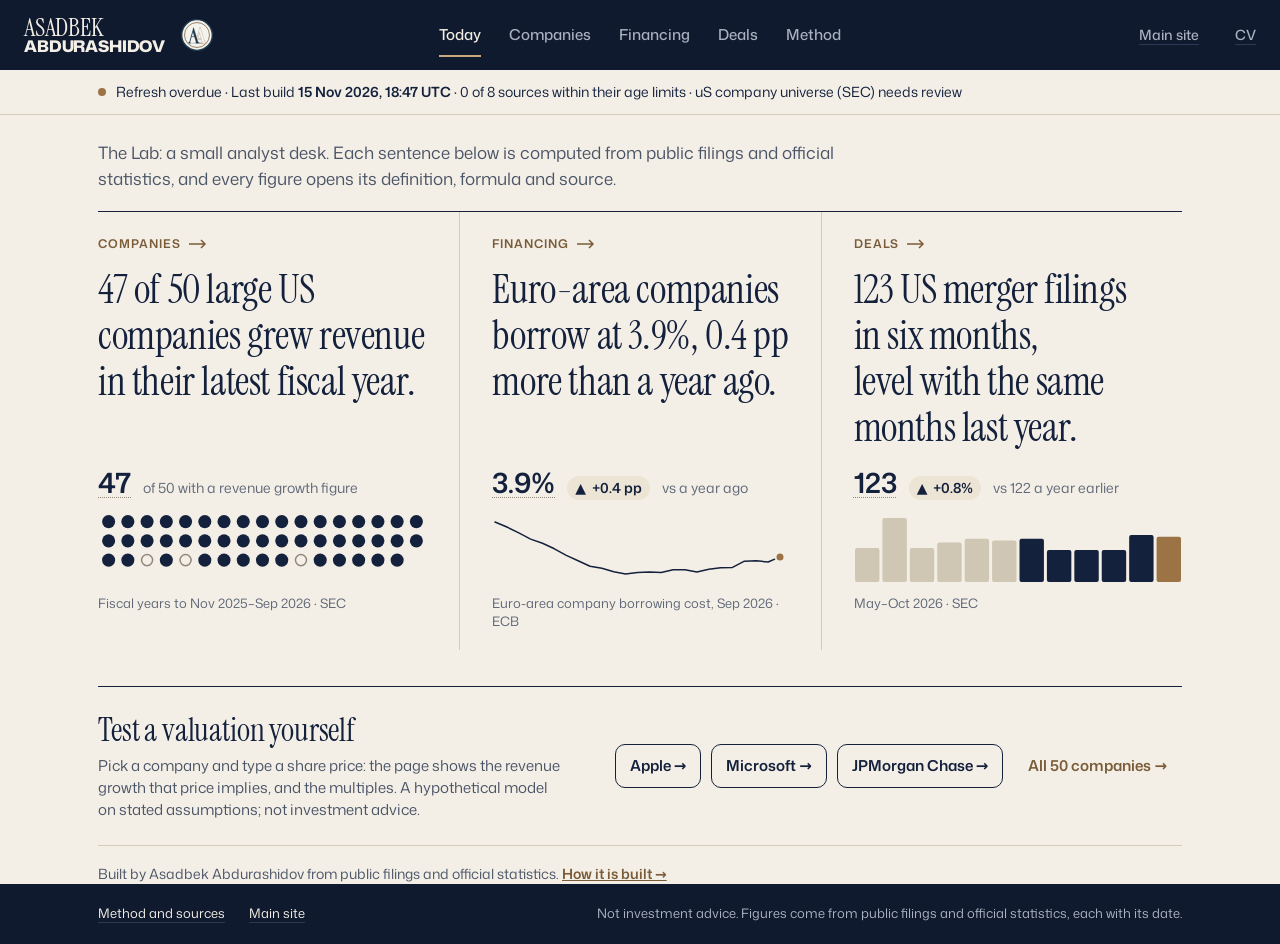
==== commit 337cedf0: "Publish validated public Lab build" ====
--- a/index.html
+++ b/index.html
@@ -43,6 +43,7 @@
     <p class="byline">Built by Asadbek Abdurashidov from public filings and official statistics. <a href="method.html">How it is built &rarr;</a></p>
   </div>
 </main>
+<script src="freshness.js"></script>
 <script src="lab.js"></script>
 <script src="today.js"></script>
 </body>
--- a/tokens.css
+++ b/tokens.css
@@ -1,25 +1,25 @@
-/* Lab design tokens: quiet-luxury beige and dark navy. Fonts are local (fonts/). */
-@font-face{font-family:"Mona Sans";src:url("fonts/mona-sans-normal-latin.woff2") format("woff2");font-weight:200 900;font-stretch:75% 125%;font-style:normal;font-display:swap;unicode-range:U+0000-00FF,U+0131,U+0152-0153,U+02BB-02BC,U+02C6,U+02DA,U+02DC,U+2000-206F,U+2074,U+20AC,U+2122,U+2191,U+2193,U+2212,U+2215,U+FEFF,U+FFFD}
-@font-face{font-family:"Mona Sans";src:url("fonts/mona-sans-normal-latin-ext.woff2") format("woff2");font-weight:200 900;font-stretch:75% 125%;font-style:normal;font-display:swap;unicode-range:U+0100-02BA,U+02BD-02C5,U+02C7-02CC,U+02CE-02D7,U+02DD-02FF,U+0304,U+0308,U+0329,U+1D00-1DBF,U+1E00-1E9F,U+1EF2-1EFF,U+2020,U+20A0-20AB,U+20AD-20C0,U+2113,U+2C60-2C7F,U+A720-A7FF}
-@font-face{font-family:"Instrument Serif";src:url("fonts/instrument-serif-normal-latin.woff2") format("woff2");font-weight:400;font-style:normal;font-display:swap;unicode-range:U+0000-00FF,U+0131,U+0152-0153,U+02BB-02BC,U+02C6,U+02DA,U+02DC,U+2000-206F,U+2074,U+20AC,U+2122,U+2191,U+2193,U+2212,U+2215,U+FEFF,U+FFFD}
-@font-face{font-family:"Instrument Serif";src:url("fonts/instrument-serif-normal-latin-ext.woff2") format("woff2");font-weight:400;font-style:normal;font-display:swap;unicode-range:U+0100-02BA,U+02BD-02C5,U+02C7-02CC,U+02CE-02D7,U+02DD-02FF,U+0304,U+0308,U+0329,U+1D00-1DBF,U+1E00-1E9F,U+1EF2-1EFF,U+2020,U+20A0-20AB,U+20AD-20C0,U+2113,U+2C60-2C7F,U+A720-A7FF}
-@font-face{font-family:"Instrument Serif";src:url("fonts/instrument-serif-italic-latin.woff2") format("woff2");font-weight:400;font-style:italic;font-display:swap;unicode-range:U+0000-00FF,U+0131,U+0152-0153,U+02BB-02BC,U+02C6,U+02DA,U+02DC,U+2000-206F,U+2074,U+20AC,U+2122,U+2191,U+2193,U+2212,U+2215,U+FEFF,U+FFFD}
-
-:root{
-  /* surfaces */
-  --bone:#f4efe6; --paper:#ece4d4; --navy:#0f1a2e;
-  /* ink (all AA on bone) */
-  --ink:#14213d; --ink-2:#4b5568; --ink-3:#5f6878;
-  /* cashmere: text version is darker so it passes AA; mark version is for shapes */
-  --cash:#a9825a; --cash-ink:#7a5c38; --mark:#9c7345; --soft:#d9c4a3;
-  --grey-mark:#8f897a; --grey-soft:#cfc6b4; --hair:#d6cbb6; --hair-d:#2b3856;
-  /* on navy */
-  --on-navy:#f4efe6; --on-navy-2:#aab1c0; --cash-d:#c9a77c;
-  /* up/down: only for a change, always with arrow and sign */
-  --up:#1d6a43; --down:#a4372b; --up-bg:#e3eddf; --down-bg:#f3e0da;
-  --sans:"Mona Sans",system-ui,-apple-system,"Segoe UI",sans-serif;
-  --serif:"Instrument Serif",Georgia,serif;
-  --out:cubic-bezier(.2,.7,.2,1);
-  --bar:70px; --wrap:1180px; --pad:clamp(20px,4vw,48px);
-  --r:10px;
-}
+/* Lab design tokens: quiet-luxury beige and dark navy. Fonts are local (fonts/). */
+@font-face{font-family:"Mona Sans";src:url("fonts/mona-sans-normal-latin.woff2") format("woff2");font-weight:200 900;font-stretch:75% 125%;font-style:normal;font-display:swap;unicode-range:U+0000-00FF,U+0131,U+0152-0153,U+02BB-02BC,U+02C6,U+02DA,U+02DC,U+2000-206F,U+2074,U+20AC,U+2122,U+2191,U+2193,U+2212,U+2215,U+FEFF,U+FFFD}
+@font-face{font-family:"Mona Sans";src:url("fonts/mona-sans-normal-latin-ext.woff2") format("woff2");font-weight:200 900;font-stretch:75% 125%;font-style:normal;font-display:swap;unicode-range:U+0100-02BA,U+02BD-02C5,U+02C7-02CC,U+02CE-02D7,U+02DD-02FF,U+0304,U+0308,U+0329,U+1D00-1DBF,U+1E00-1E9F,U+1EF2-1EFF,U+2020,U+20A0-20AB,U+20AD-20C0,U+2113,U+2C60-2C7F,U+A720-A7FF}
+@font-face{font-family:"Instrument Serif";src:url("fonts/instrument-serif-normal-latin.woff2") format("woff2");font-weight:400;font-style:normal;font-display:swap;unicode-range:U+0000-00FF,U+0131,U+0152-0153,U+02BB-02BC,U+02C6,U+02DA,U+02DC,U+2000-206F,U+2074,U+20AC,U+2122,U+2191,U+2193,U+2212,U+2215,U+FEFF,U+FFFD}
+@font-face{font-family:"Instrument Serif";src:url("fonts/instrument-serif-normal-latin-ext.woff2") format("woff2");font-weight:400;font-style:normal;font-display:swap;unicode-range:U+0100-02BA,U+02BD-02C5,U+02C7-02CC,U+02CE-02D7,U+02DD-02FF,U+0304,U+0308,U+0329,U+1D00-1DBF,U+1E00-1E9F,U+1EF2-1EFF,U+2020,U+20A0-20AB,U+20AD-20C0,U+2113,U+2C60-2C7F,U+A720-A7FF}
+@font-face{font-family:"Instrument Serif";src:url("fonts/instrument-serif-italic-latin.woff2") format("woff2");font-weight:400;font-style:italic;font-display:swap;unicode-range:U+0000-00FF,U+0131,U+0152-0153,U+02BB-02BC,U+02C6,U+02DA,U+02DC,U+2000-206F,U+2074,U+20AC,U+2122,U+2191,U+2193,U+2212,U+2215,U+FEFF,U+FFFD}
+
+:root{
+  /* surfaces */
+  --bone:#f4efe6; --paper:#ece4d4; --navy:#0f1a2e;
+  /* ink (all AA on bone) */
+  --ink:#14213d; --ink-2:#4b5568; --ink-3:#5f6878;
+  /* cashmere: text version is darker so it passes AA; mark version is for shapes */
+  --cash:#a9825a; --cash-ink:#7a5c38; --mark:#9c7345; --soft:#d9c4a3;
+  --grey-mark:#8f897a; --grey-soft:#cfc6b4; --hair:#d6cbb6; --hair-d:#2b3856;
+  /* on navy */
+  --on-navy:#f4efe6; --on-navy-2:#aab1c0; --cash-d:#c9a77c;
+  /* up/down: only for a change, always with arrow and sign */
+  --up:#1d6a43; --down:#a4372b; --up-bg:#e3eddf; --down-bg:#f3e0da;
+  --sans:"Mona Sans",system-ui,-apple-system,"Segoe UI",sans-serif;
+  --serif:"Instrument Serif",Georgia,serif;
+  --out:cubic-bezier(.2,.7,.2,1);
+  --bar:70px; --wrap:1180px; --pad:clamp(20px,4vw,48px);
+  --r:10px;
+}
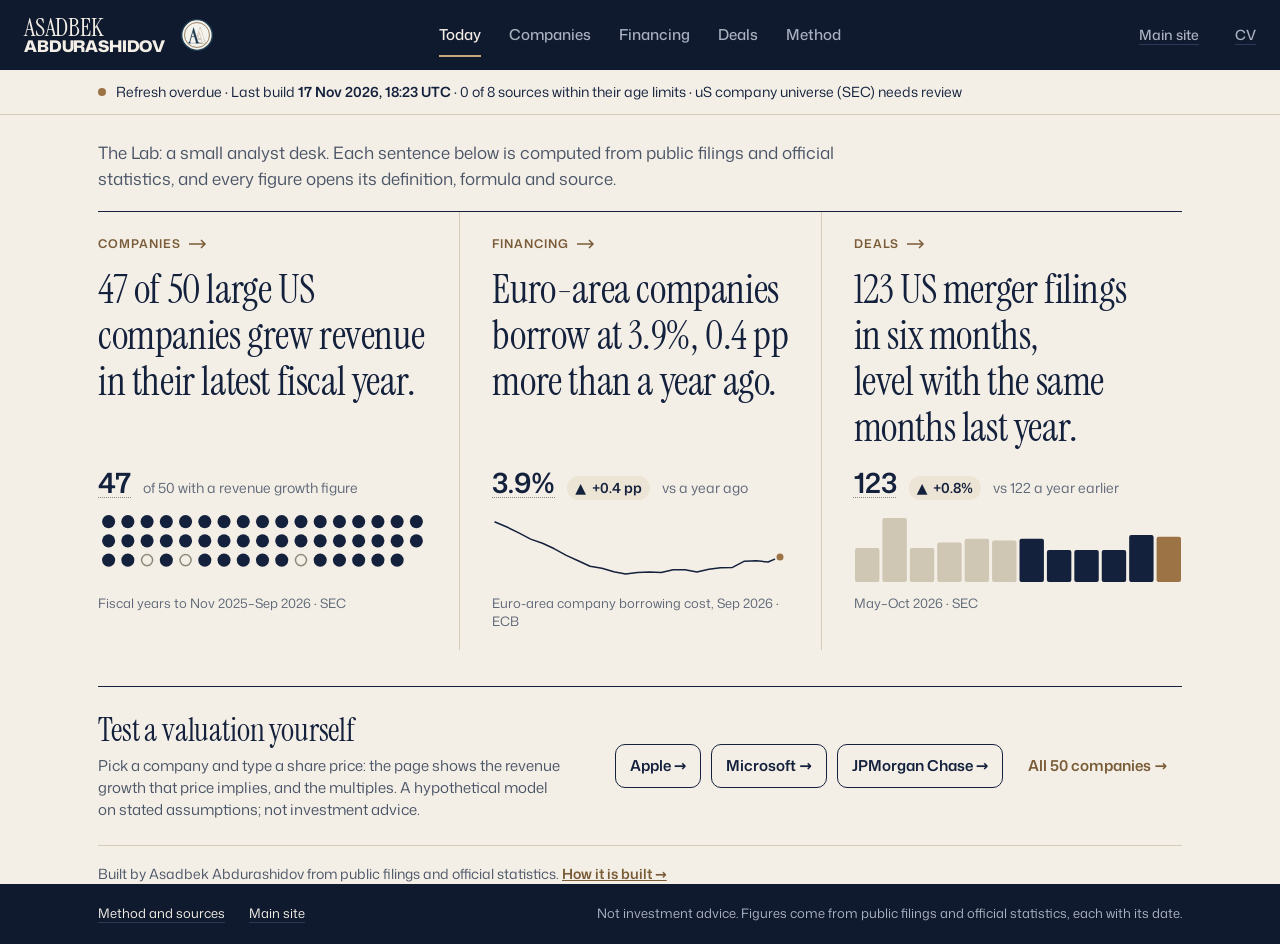
==== commit 6f319fa9: "Publish validated public Lab build" ====
--- a/index.html
+++ b/index.html
@@ -10,6 +10,8 @@
 <link rel="preload" href="fonts/mona-sans-normal-latin.woff2" as="font" type="font/woff2" crossorigin>
 <link rel="stylesheet" href="tokens.css">
 <link rel="stylesheet" href="components.css">
+<script src="va.js"></script>
+<script defer src="/_vercel/insights/script.js"></script>
 </head>
 <body>
 <main id="main" tabindex="-1">
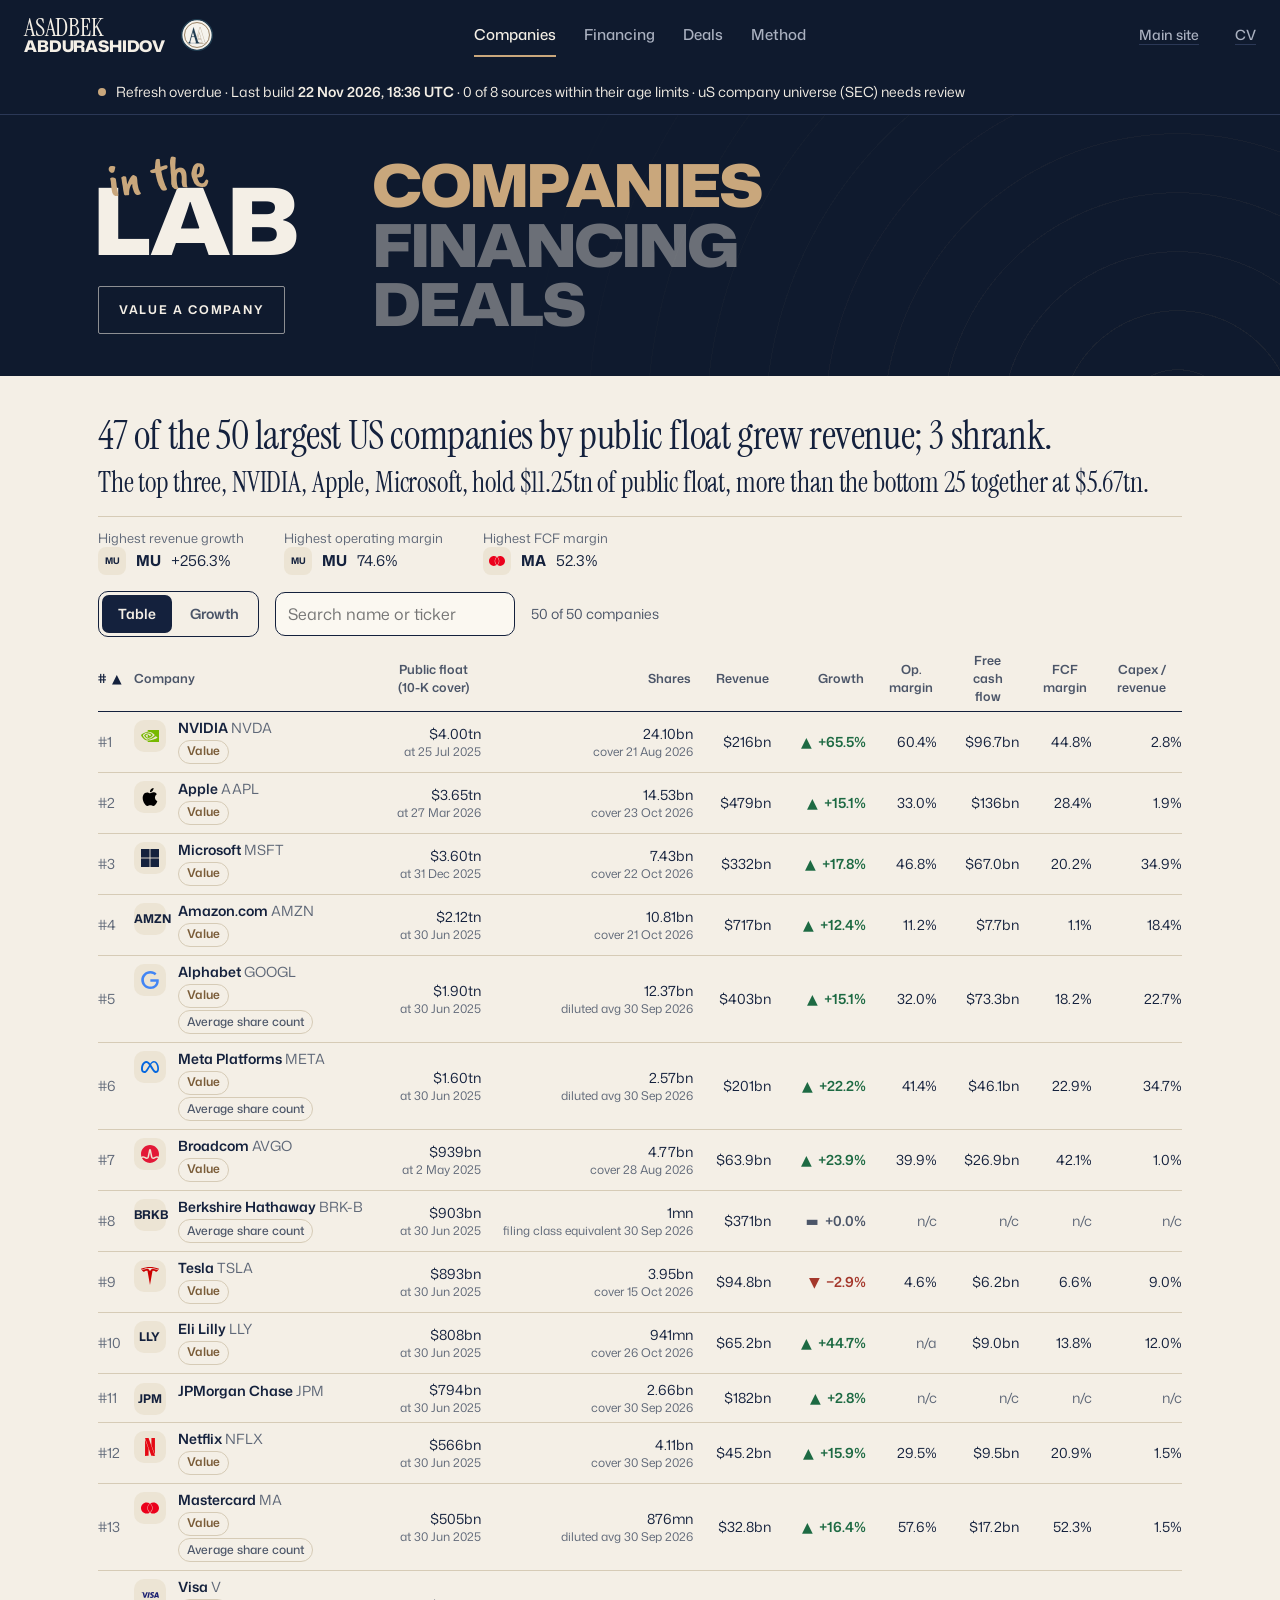
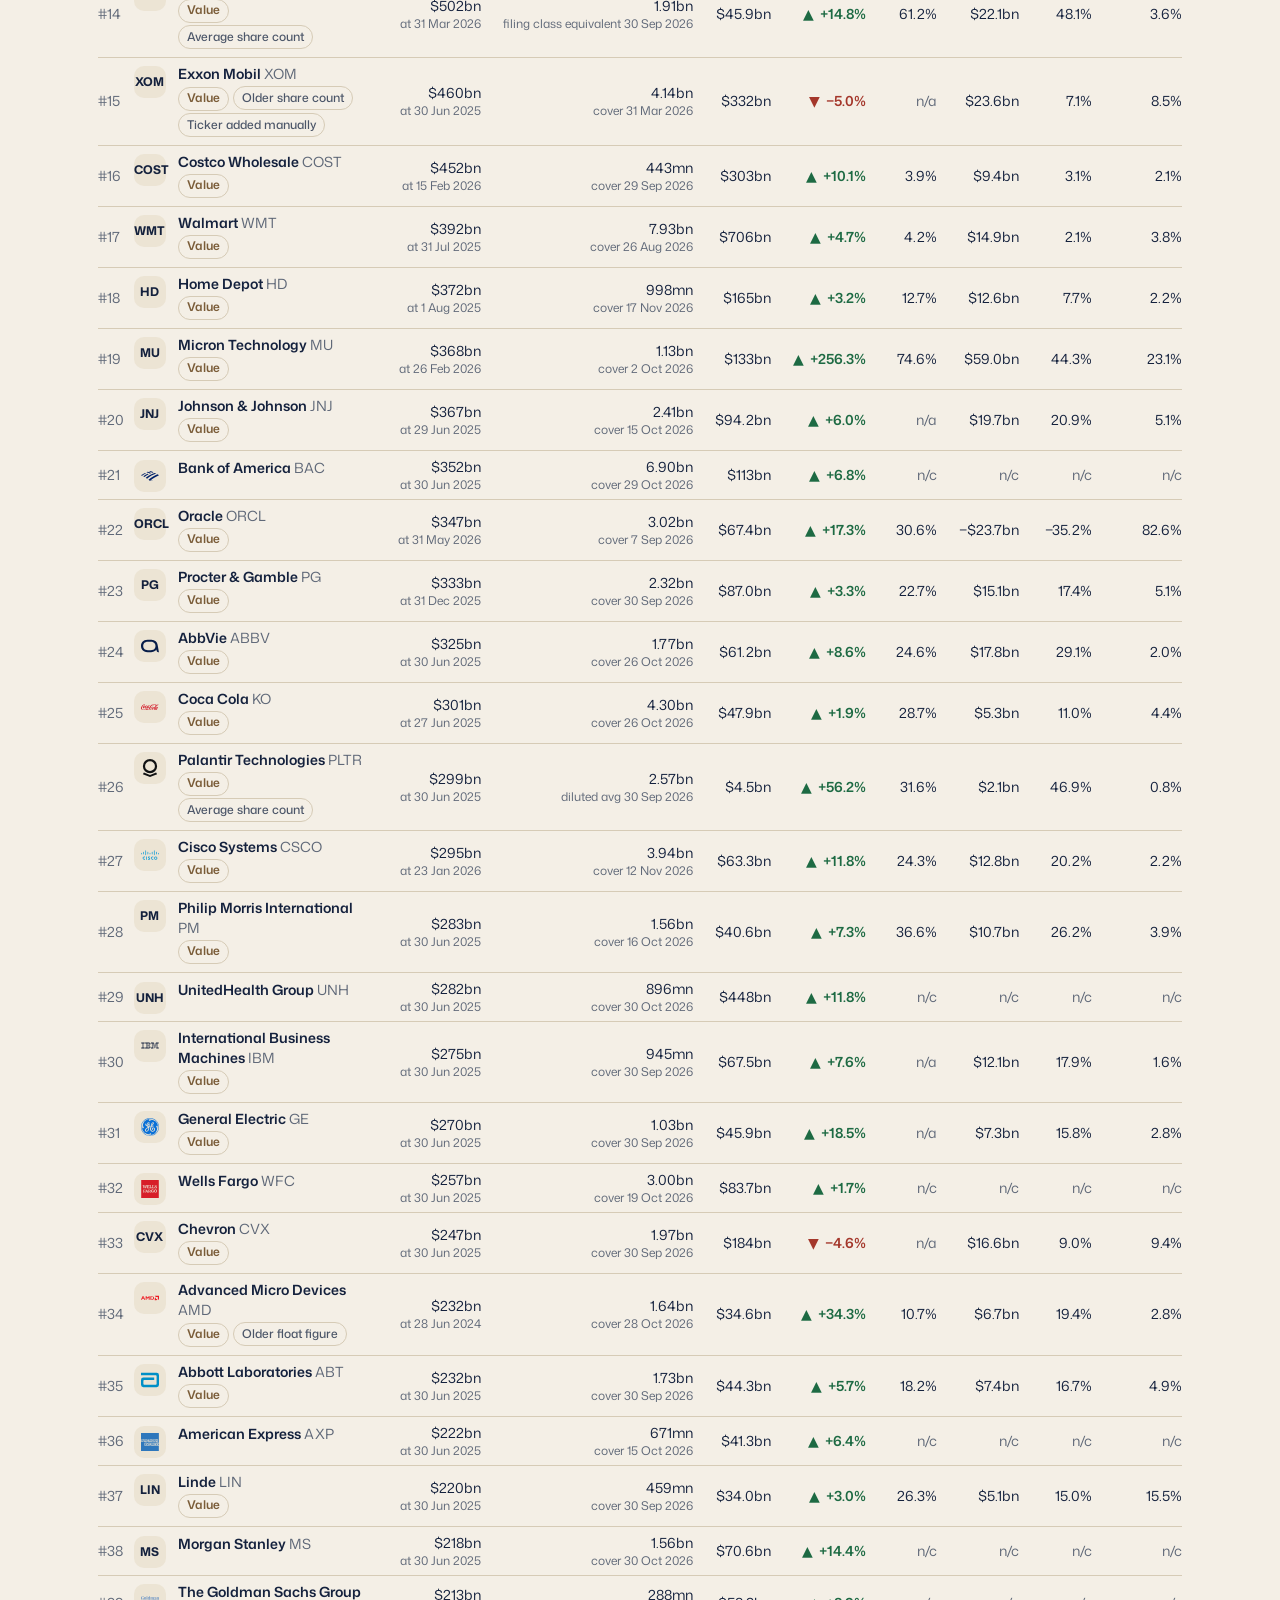
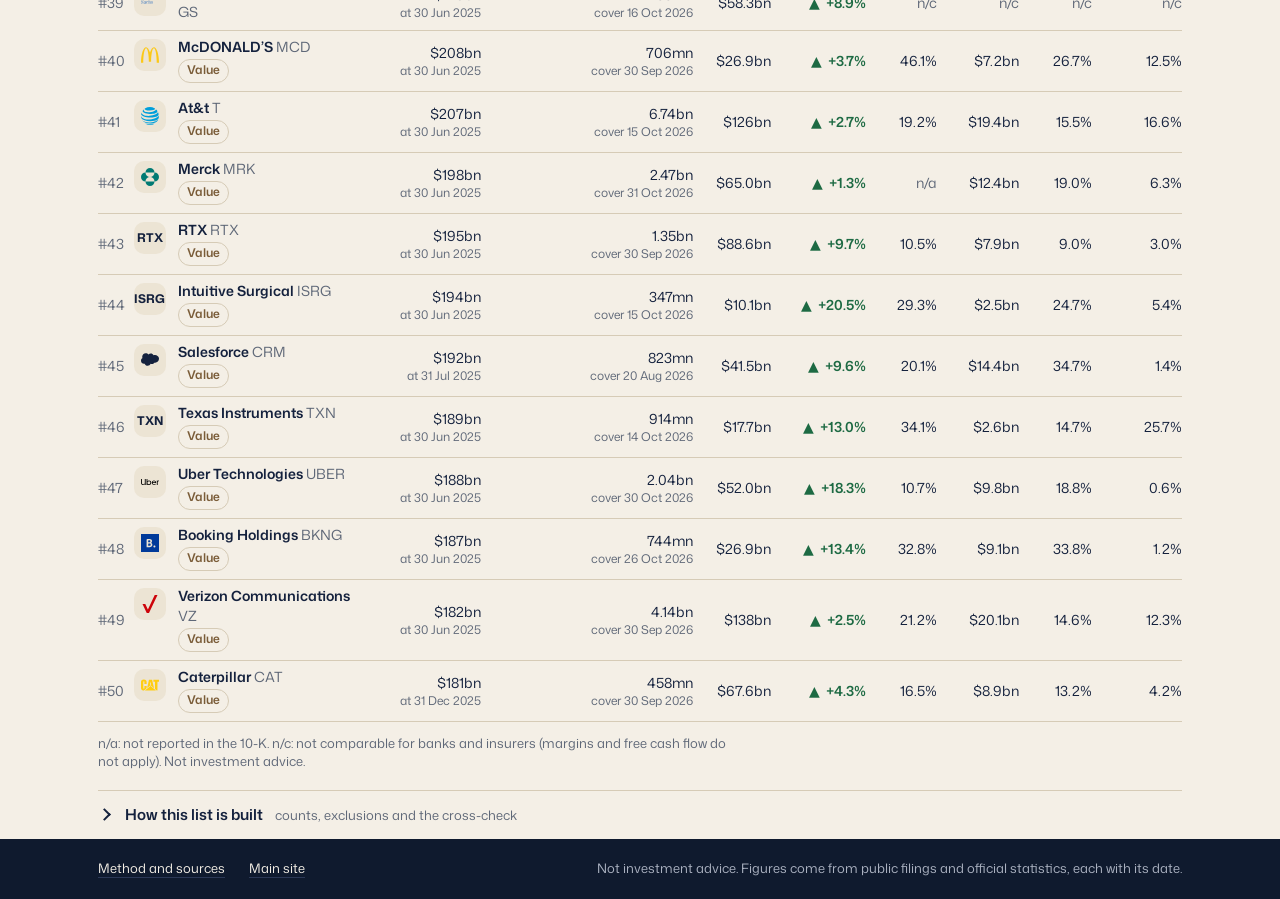
==== commit 048a8286: "Publish validated public Lab build" ====
--- a/index.html
+++ b/index.html
@@ -3,50 +3,48 @@
 <head>
 <meta charset="utf-8">
 <meta name="viewport" content="width=device-width, initial-scale=1">
-<title>Today · The Lab · Asadbek Abdurashidov</title>
+<title>The Lab · Companies, financing, deals · Asadbek Abdurashidov</title>
 <meta name="robots" content="noindex">
-<meta name="description" content="A small analyst desk: deal questions answered from public filings and official statistics, every figure with its date and formula.">
+<meta name="description" content="A small analyst desk: the 50 largest US companies from their filings, financing conditions and deals, every figure with its date and formula.">
 <link rel="icon" href="assets/favicon.svg" type="image/svg+xml">
 <link rel="preload" href="fonts/mona-sans-normal-latin.woff2" as="font" type="font/woff2" crossorigin>
 <link rel="stylesheet" href="tokens.css">
 <link rel="stylesheet" href="components.css">
+<link rel="stylesheet" href="opening.css">
 <script src="va.js"></script>
 <script defer src="/_vercel/insights/script.js"></script>
 </head>
-<body>
+<body class="has-open">
 <main id="main" tabindex="-1">
-  <div class="wrap today">
-    <h1 class="intro">The Lab: a small analyst desk.<span class="more"> Each sentence below is computed from public filings and official statistics, and every figure opens its definition, formula and source.</span></h1>
-    <div class="doors" id="doors">
-    <article class="door" id="d-co">
-      <div class="kicker"><a href="companies.html">Companies <svg width="18" height="10" viewBox="0 0 18 10" aria-hidden="true"><path d="M0 5h16M12 1l4 4-4 4" fill="none" stroke="currentColor" stroke-width="1.5"/></svg></a></div>
-      <p class="dsent">&ndash;</p>
-      <div class="mrow"><div class="frow"><span class="big">&ndash;</span></div><div class="dchart" role="group"></div></div>
-      <p class="stamp">&ndash;</p>
-    </article>
-    <article class="door" id="d-fin">
-      <div class="kicker"><a href="financing.html">Financing <svg width="18" height="10" viewBox="0 0 18 10" aria-hidden="true"><path d="M0 5h16M12 1l4 4-4 4" fill="none" stroke="currentColor" stroke-width="1.5"/></svg></a></div>
-      <p class="dsent">&ndash;</p>
-      <div class="mrow"><div class="frow"><span class="big">&ndash;</span></div><div class="dchart" role="group"></div></div>
-      <p class="stamp">&ndash;</p>
-    </article>
-    <article class="door" id="d-deals">
-      <div class="kicker"><a href="deals.html">Deals <svg width="18" height="10" viewBox="0 0 18 10" aria-hidden="true"><path d="M0 5h16M12 1l4 4-4 4" fill="none" stroke="currentColor" stroke-width="1.5"/></svg></a></div>
-      <p class="dsent">&ndash;</p>
-      <div class="mrow"><div class="frow"><span class="big">&ndash;</span></div><div class="dchart" role="group"></div></div>
-      <p class="stamp">&ndash;</p>
-    </article>
+  <section class="open" aria-labelledby="open-title">
+    <div class="wrap open-in">
+      <div class="open-head">
+        <h1 class="open-title" id="open-title"><span class="open-hand" aria-hidden="true">in the</span><span class="sr-only">In the </span><span class="open-word">Lab</span></h1>
+        <p class="open-act"><a class="open-btn" href="valuation.html?c=AAPL">Value a company</a></p>
+      </div>
+      <ul class="open-rooms" aria-label="Lab rooms">
+        <li><a class="room" href="#companies" aria-current="page"><span class="room-name">Companies</span></a></li>
+        <li><a class="room" href="financing.html"><span class="room-name">Financing</span></a></li>
+        <li><a class="room" href="deals.html"><span class="room-name">Deals</span></a></li>
+      </ul>
     </div>
-    <section class="tryblock" aria-labelledby="try-h">
-      <div><h2 class="try-h" id="try-h">Test a valuation yourself</h2>
-      <p class="try-s">Pick a company and type a share price: the page shows the revenue growth that price implies, and the multiples. A hypothetical model on stated assumptions; not investment advice.</p></div>
-      <p class="try" id="try"></p>
-    </section>
-    <p class="byline">Built by Asadbek Abdurashidov from public filings and official statistics. <a href="method.html">How it is built &rarr;</a></p>
+  </section>
+  <div class="wrap co-home" id="companies" tabindex="-1">
+    <h2 class="statement" id="ct-title">&ndash;</h2>
+    <p class="t-second second" id="ct-second">&nbsp;</p>
+    <ul class="leaders" id="leaders" aria-label="Leaders"></ul>
+    <div class="ctoolbar">
+      <div class="seg" role="group" aria-label="View"><button type="button" aria-pressed="true" data-v="table">Table</button><button type="button" aria-pressed="false" data-v="growth">Growth</button></div>
+      <div class="ct-find"><label class="sr-only" for="q">Search companies</label><input id="q" type="search" placeholder="Search name or ticker" autocomplete="off"><span class="small" id="ct-count"></span></div>
+    </div>
+    <div id="ct-growth" hidden></div>
+    <div id="ct-wrap"></div>
+    <p class="cap">n/a: not reported in the 10-K. n/c: not comparable for banks and insurers (margins and free cash flow do not apply). Not investment advice.</p>
+    <details class="fold ct-built" id="ct-built"></details>
   </div>
 </main>
 <script src="freshness.js"></script>
 <script src="lab.js"></script>
-<script src="today.js"></script>
+<script src="companies.js"></script>
 </body>
 </html>
--- a/components.css
+++ b/components.css
@@ -537,3 +537,19 @@
 @media (max-width:900px){.tryblock{grid-template-columns:1fr}.tryblock .try{justify-content:flex-start}.try-h{font-size:26px;line-height:32px}}
 /* Phone: the company header is shorter, so the tabs come sooner. */
 @media (max-width:620px){.chead-id .back{width:auto;order:3;min-height:40px}.chead-id .switch{order:4;flex:1 1 0;min-width:0;width:auto}.chead-id .switch select{min-width:0;width:100%}.chead-id .switch span{position:absolute;width:1px;height:1px;overflow:hidden;clip:rect(0 0 0 0)}.fig .fs{display:none}.fig .fv{font-size:20px;line-height:26px}.fig{padding:8px 12px 8px 0}.fig+.fig{padding-left:12px}.figs{margin-top:4px}.chead-id .idtxt{flex:1 1 calc(100% - 64px);min-width:0}.fig:nth-child(2n+1){padding-left:0}}
+
+/* segmented control (one style for every two- or three-way view switch); the pressed button is ink on bone */
+.seg{display:inline-flex;gap:2px;padding:3px;border:1px solid var(--ink);border-radius:var(--r);background:var(--bone)}
+.seg button{appearance:none;border:0;background:transparent;color:var(--ink-2);min-height:38px;padding:0 16px;border-radius:calc(var(--r) - 3px);font:600 14px/20px var(--sans);cursor:pointer;transition:background-color .15s var(--out),color .15s var(--out)}
+.seg button:hover{color:var(--ink);background:var(--paper)}
+.seg button[aria-pressed="true"]{background:var(--ink);color:var(--bone)}
+.seg button:focus-visible{outline:2px solid var(--mark);outline-offset:2px}
+.ct-find{display:flex;gap:16px;align-items:center;flex-wrap:wrap}
+.ct-find[hidden]{display:none}
+/* buttons and links inside a table row stand above the link that covers the row */
+.cotable .flag,.cotable .vlink{position:relative;z-index:1}
+.cotable .vlink{display:inline-block;margin:0 4px 2px 0;padding:0 8px;min-height:24px;border:1px solid var(--hair);border-radius:999px;font:600 12px/20px var(--sans);color:var(--cash-ink);text-decoration:none}
+.cotable .vlink:hover{border-color:var(--cash-ink)}
+.cotable .vlink:focus-visible{outline:2px solid var(--mark);outline-offset:2px}
+@media (max-width:620px){.cotable .vlink{padding:0 16px;border-radius:var(--r);margin-top:4px}}
+@media (max-width:620px){.cotable .flag{min-height:44px}.seg button{min-height:42px}.ct-built .fold-body a{display:inline-flex;align-items:center;min-height:44px}}
--- a/opening.css
+++ b/opening.css
@@ -0,0 +1,66 @@
+/* The short opening of the Lab first page, in the look of the main site (aabdurashidov.ch): a navy band over the companies list.
+   Left: the words "in the LAB" and one button. Right: the three rooms as large stacked words; each is a link.
+   The band is short on purpose: the first rows of the companies table stay in view on a laptop screen. Tokens come from tokens.css. */
+@font-face{font-family:"Caveat Brush";src:url("fonts/caveat-brush-normal-latin.woff2") format("woff2");font-weight:400;font-style:normal;font-display:swap;unicode-range:U+0000-00FF,U+0131,U+0152-0153,U+02BB-02BC,U+02C6,U+02DA,U+02DC,U+0304,U+0308,U+0329,U+2000-206F,U+20AC,U+2122,U+2191,U+2193,U+2212,U+2215,U+FEFF,U+FFFD}
+
+/* On this page the freshness strip joins the band. */
+.has-open .strip{background:var(--navy);color:var(--on-navy-2);border-bottom-color:var(--hair-d)}
+.has-open .strip .status{color:var(--on-navy)}
+.has-open .strip .dot{background:var(--cash-d)}
+.has-open .strip :focus-visible{outline-color:var(--cash-d)}
+
+.open{--rise:cubic-bezier(.16,1,.3,1);--dim:rgba(244,239,230,.4);position:relative;isolation:isolate;overflow:hidden;background:var(--navy);color:var(--on-navy);padding:clamp(22px,4vh,44px) 0 clamp(26px,4.6vh,50px)}
+/* faint engraved rings, as on the cover of the main site */
+.open::before{content:"";position:absolute;inset:0;z-index:-1;pointer-events:none;
+  background:repeating-radial-gradient(circle at 92% 120%,transparent 0 58px,rgba(201,167,124,.08) 58px 59px);
+  -webkit-mask-image:radial-gradient(circle at 92% 120%,#000 0,transparent 62%);mask-image:radial-gradient(circle at 92% 120%,#000 0,transparent 62%)}
+.open :focus-visible{outline-color:var(--cash-d)}
+.open-in{display:grid;grid-template-columns:auto minmax(0,1fr);align-items:end;gap:24px clamp(32px,6vw,96px)}
+.open-head{display:flex;flex-direction:column;align-items:flex-start}
+
+.open-title{margin:0;display:grid;justify-items:start;font-weight:400}
+.open-hand{font:400 clamp(34px,3.8vw,56px)/.6 "Caveat Brush","Segoe Script",cursive;color:var(--cash-d);margin-left:.16em;transform:rotate(-8deg) translateY(.2em)}
+.open-word{margin-left:-.045em;font-family:var(--sans);font-weight:850;font-stretch:122%;font-size:clamp(60px,7.2vw,108px);line-height:.86;letter-spacing:-.02em;text-transform:uppercase}
+
+/* the three rooms, as large words */
+.open-rooms{list-style:none;margin:0;padding:0;display:flex;flex-direction:column;align-items:flex-start}
+.room{display:block;color:inherit;text-decoration:none;padding:.02em 0}
+.room-name{display:block;font-family:var(--sans);font-weight:850;font-stretch:118%;font-size:clamp(30px,4.6vw,72px);line-height:1;letter-spacing:-.015em;text-transform:uppercase;color:var(--dim);transition:color .3s var(--out)}
+.room:hover .room-name,.room:focus-visible .room-name{color:var(--on-navy)}
+.room[aria-current] .room-name{color:var(--cash-d)}
+.room:focus-visible{outline:2px solid var(--cash-d);outline-offset:4px;border-radius:2px}
+
+/* the one button: the valuation page */
+.open-act{margin:clamp(18px,3vh,28px) 0 0}
+.open-btn{position:relative;isolation:isolate;overflow:hidden;display:inline-flex;align-items:center;height:48px;padding:0 20px;border:1px solid rgba(244,239,230,.55);border-radius:2px;
+  font:650 12px/1.2 var(--sans);letter-spacing:.14em;text-transform:uppercase;text-decoration:none;white-space:nowrap;color:var(--on-navy);transition:color .26s var(--rise)}
+.open-btn::before{content:"";position:absolute;inset:-1px;z-index:-1;background:var(--on-navy);transform:scaleY(0);transform-origin:50% 100%;transition:transform .26s var(--rise)}
+.open-btn:hover,.open-btn:focus-visible{color:var(--navy)}
+.open-btn:hover::before,.open-btn:focus-visible::before{transform:none}
+
+/* one motion at the start: the title comes up from its line; the room names follow */
+@media (prefers-reduced-motion:no-preference){
+  .open-word{animation:open-word .9s var(--rise) .05s backwards}
+  .open-hand{animation:open-hand .5s var(--rise) .55s backwards}
+  .room-name{animation:open-name .8s var(--rise) backwards;animation-delay:calc(.25s + var(--i,0)*.08s)}
+  .open-rooms li:nth-child(2){--i:1}
+  .open-rooms li:nth-child(3){--i:2}
+}
+@keyframes open-word{from{transform:translateY(100%);clip-path:inset(0 0 100% 0)}to{transform:none;clip-path:inset(0 0 0 0)}}
+@keyframes open-hand{from{opacity:0;transform:rotate(-15deg) translateY(.5em)}to{opacity:1;transform:rotate(-8deg) translateY(.2em)}}
+@keyframes open-name{from{opacity:0;transform:translateY(.35em)}to{opacity:1;transform:none}}
+
+/* a phone or a narrow window: one column, the rooms in one row of smaller words */
+@media (max-width:760px){
+  .open-in{grid-template-columns:1fr;align-items:start}
+  .open-rooms{flex-direction:row;flex-wrap:wrap;gap:4px 18px;order:2}
+  .room-name{font-size:clamp(20px,6vw,30px)}
+  .room{display:flex;align-items:center;min-height:44px}
+  .open-act{margin-top:16px}
+}
+
+/* the companies list under the band */
+.co-home{padding-top:clamp(24px,4vh,36px)}
+.co-home:focus{outline:0}
+.co-home .second{margin:8px 0 0;min-height:0}
+.ct-built{margin-top:20px}
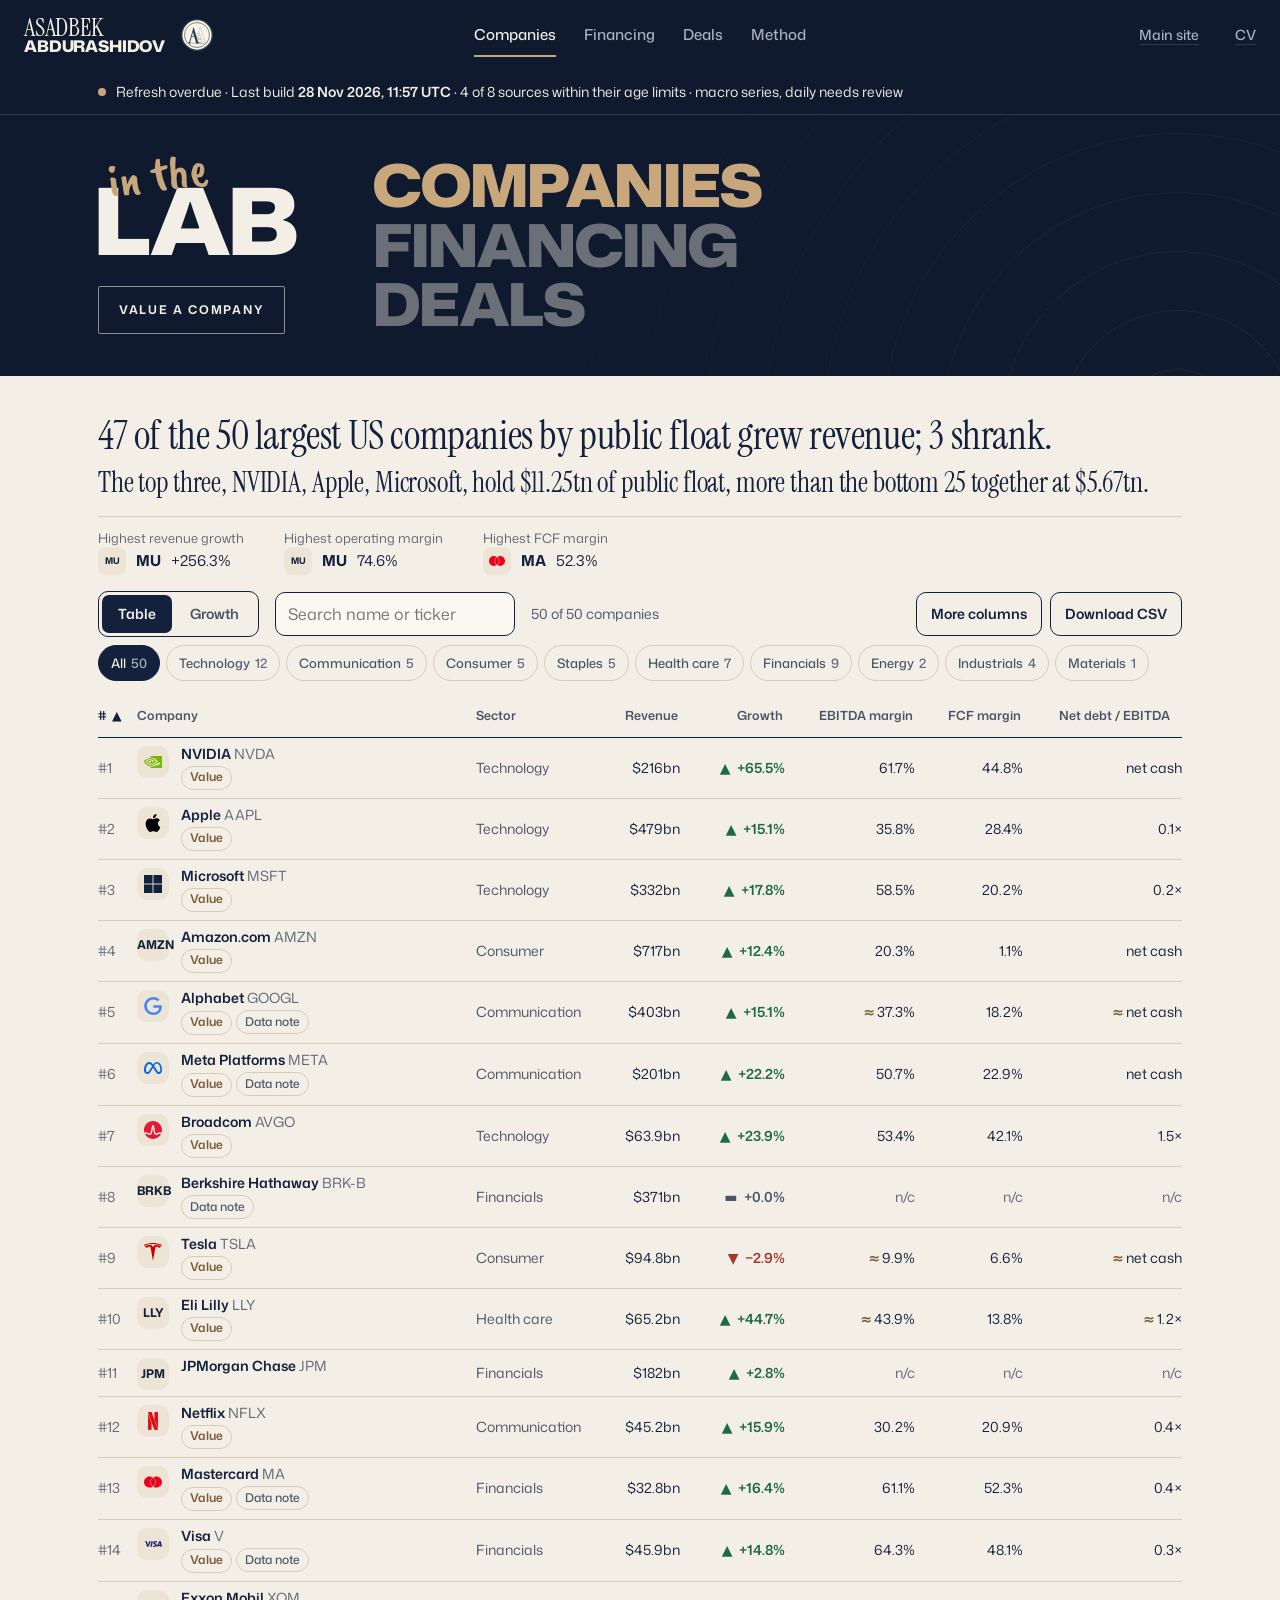
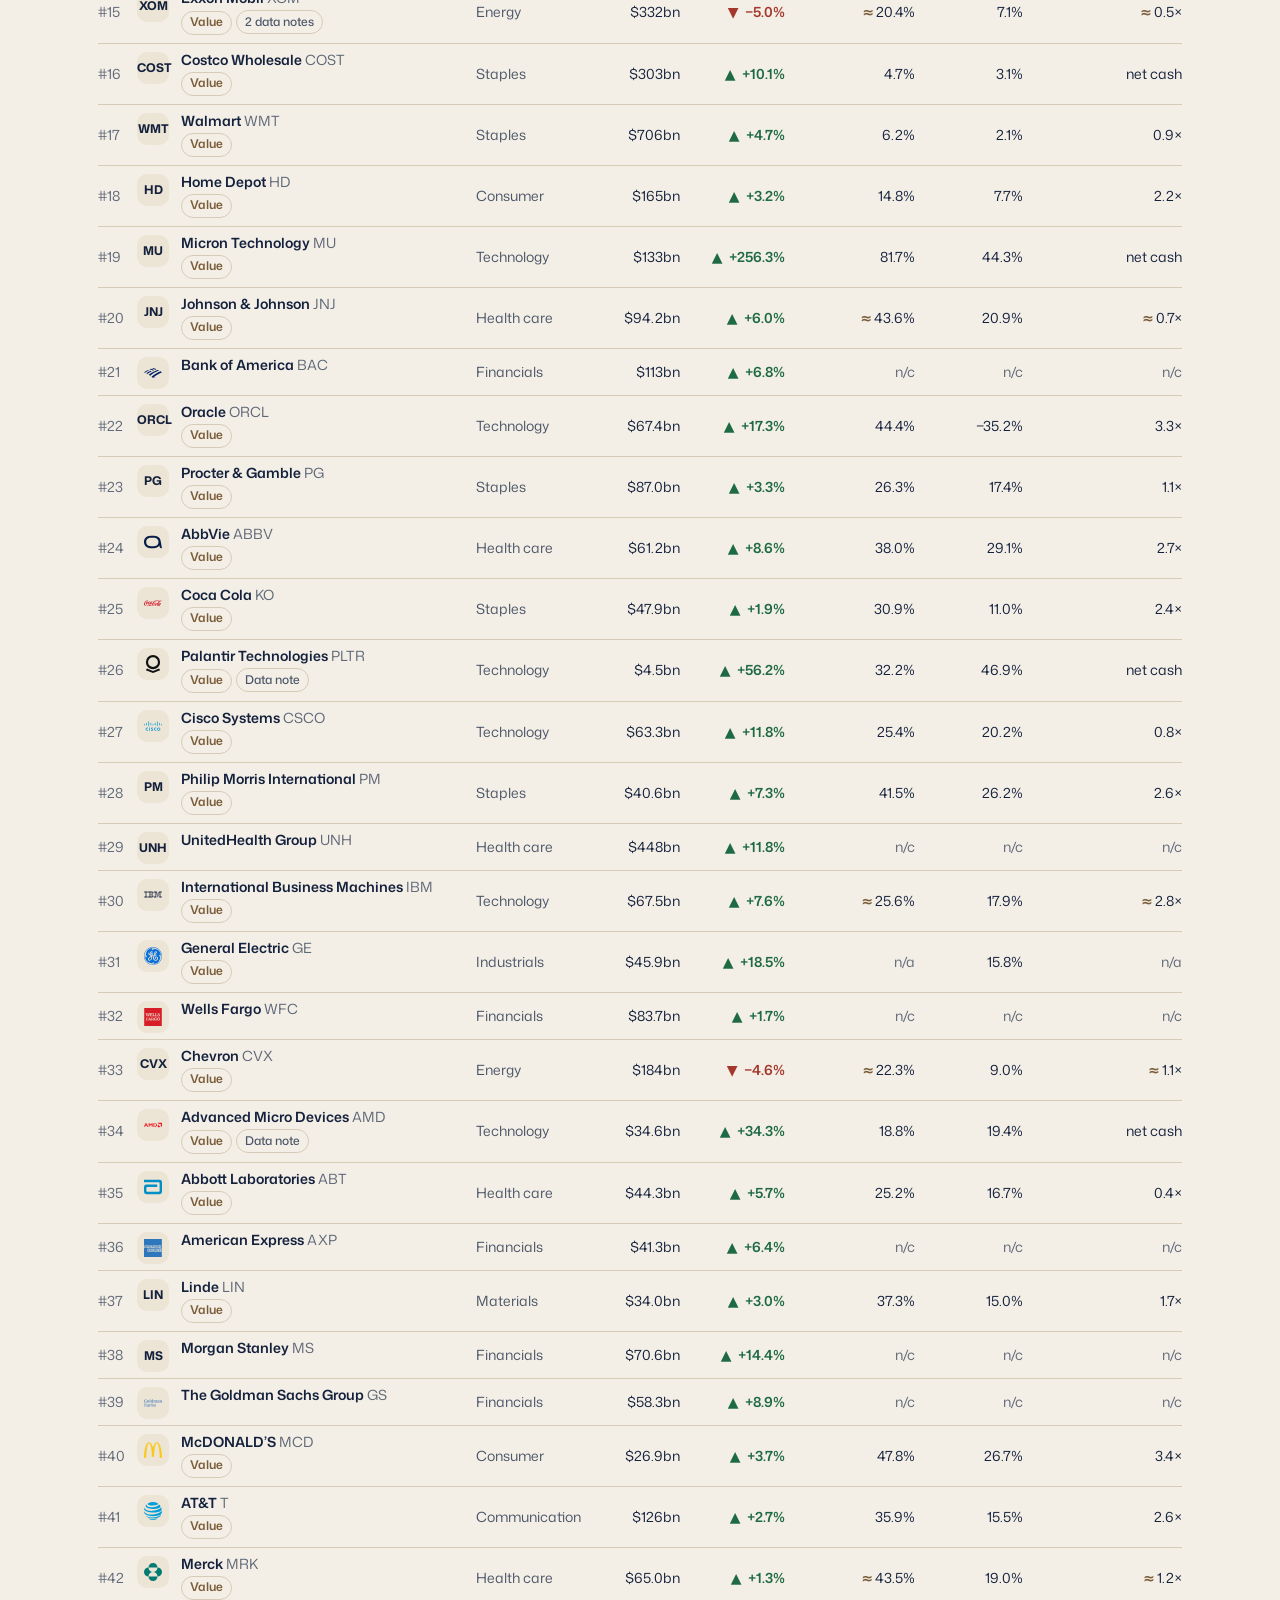
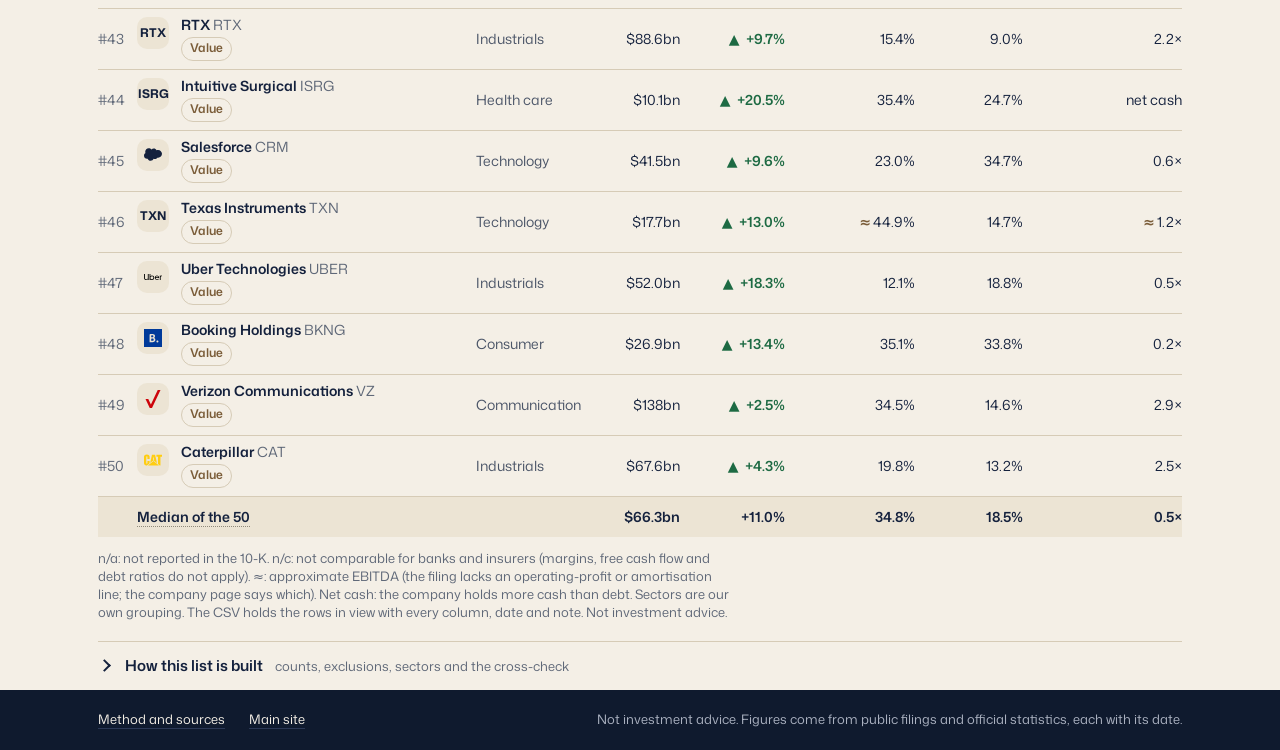
==== commit a38eba5c: "Publish validated public Lab build" ====
--- a/index.html
+++ b/index.html
@@ -1,50 +1,54 @@
-<!doctype html>
-<html lang="en">
-<head>
-<meta charset="utf-8">
-<meta name="viewport" content="width=device-width, initial-scale=1">
-<title>The Lab · Companies, financing, deals · Asadbek Abdurashidov</title>
-<meta name="robots" content="noindex">
-<meta name="description" content="A small analyst desk: the 50 largest US companies from their filings, financing conditions and deals, every figure with its date and formula.">
-<link rel="icon" href="assets/favicon.svg" type="image/svg+xml">
-<link rel="preload" href="fonts/mona-sans-normal-latin.woff2" as="font" type="font/woff2" crossorigin>
-<link rel="stylesheet" href="tokens.css">
-<link rel="stylesheet" href="components.css">
-<link rel="stylesheet" href="opening.css">
-<script src="va.js"></script>
-<script defer src="/_vercel/insights/script.js"></script>
-</head>
-<body class="has-open">
-<main id="main" tabindex="-1">
-  <section class="open" aria-labelledby="open-title">
-    <div class="wrap open-in">
-      <div class="open-head">
-        <h1 class="open-title" id="open-title"><span class="open-hand" aria-hidden="true">in the</span><span class="sr-only">In the </span><span class="open-word">Lab</span></h1>
-        <p class="open-act"><a class="open-btn" href="valuation.html?c=AAPL">Value a company</a></p>
-      </div>
-      <ul class="open-rooms" aria-label="Lab rooms">
-        <li><a class="room" href="#companies" aria-current="page"><span class="room-name">Companies</span></a></li>
-        <li><a class="room" href="financing.html"><span class="room-name">Financing</span></a></li>
-        <li><a class="room" href="deals.html"><span class="room-name">Deals</span></a></li>
-      </ul>
-    </div>
-  </section>
-  <div class="wrap co-home" id="companies" tabindex="-1">
-    <h2 class="statement" id="ct-title">&ndash;</h2>
-    <p class="t-second second" id="ct-second">&nbsp;</p>
-    <ul class="leaders" id="leaders" aria-label="Leaders"></ul>
-    <div class="ctoolbar">
-      <div class="seg" role="group" aria-label="View"><button type="button" aria-pressed="true" data-v="table">Table</button><button type="button" aria-pressed="false" data-v="growth">Growth</button></div>
-      <div class="ct-find"><label class="sr-only" for="q">Search companies</label><input id="q" type="search" placeholder="Search name or ticker" autocomplete="off"><span class="small" id="ct-count"></span></div>
-    </div>
-    <div id="ct-growth" hidden></div>
-    <div id="ct-wrap"></div>
-    <p class="cap">n/a: not reported in the 10-K. n/c: not comparable for banks and insurers (margins and free cash flow do not apply). Not investment advice.</p>
-    <details class="fold ct-built" id="ct-built"></details>
-  </div>
-</main>
-<script src="freshness.js"></script>
-<script src="lab.js"></script>
-<script src="companies.js"></script>
-</body>
-</html>
+<!doctype html>
+<html lang="en">
+<head>
+<meta charset="utf-8">
+<meta name="viewport" content="width=device-width, initial-scale=1">
+<title>The Lab · Companies, financing, deals · Asadbek Abdurashidov</title>
+<meta name="description" content="A small analyst desk: the 50 largest US companies from their filings, financing conditions and deals, every figure with its date and formula.">
+<link rel="icon" href="assets/favicon.svg" type="image/svg+xml">
+<link rel="preload" href="fonts/mona-sans-normal-latin.woff2" as="font" type="font/woff2" crossorigin>
+<link rel="stylesheet" href="tokens.css">
+<link rel="stylesheet" href="components.css">
+<link rel="stylesheet" href="opening.css">
+<script src="va.js"></script>
+<script defer src="/_vercel/insights/script.js"></script>
+</head>
+<body class="has-open">
+<main id="main" tabindex="-1">
+  <section class="open" aria-labelledby="open-title">
+    <div class="wrap open-in">
+      <div class="open-head">
+        <h1 class="open-title" id="open-title"><span class="open-hand" aria-hidden="true">in the</span><span class="sr-only">In the </span><span class="open-word">Lab</span></h1>
+        <p class="open-act"><a class="open-btn" href="valuation.html?c=AAPL">Value a company</a></p>
+      </div>
+      <ul class="open-rooms" aria-label="Lab rooms">
+        <li><a class="room" href="#companies" aria-current="page"><span class="room-name">Companies</span></a></li>
+        <li><a class="room" href="financing.html"><span class="room-name">Financing</span></a></li>
+        <li><a class="room" href="deals.html"><span class="room-name">Deals</span></a></li>
+      </ul>
+    </div>
+  </section>
+  <div class="wrap co-home" id="companies" tabindex="-1">
+    <h2 class="statement" id="ct-title">&ndash;</h2>
+    <p class="t-second second" id="ct-second">&nbsp;</p>
+    <ul class="leaders" id="leaders" aria-label="Leaders"></ul>
+    <div class="ctoolbar">
+      <div class="seg" role="group" aria-label="View"><button type="button" aria-pressed="true" data-v="table">Table</button><button type="button" aria-pressed="false" data-v="growth">Growth</button></div>
+      <div class="ct-find"><label class="sr-only" for="q">Search companies</label><input id="q" type="search" placeholder="Search name or ticker" autocomplete="off"><span class="small" id="ct-count"></span></div>
+      <div class="ct-tools"><button type="button" class="tool" id="ct-more" aria-pressed="false">More columns</button><button type="button" class="tool" id="ct-csv">Download CSV</button></div>
+    </div>
+    <div class="ct-sectors" id="ct-sectors"></div>
+    <div id="ct-growth" hidden></div>
+    <div id="ct-wrap"></div>
+    <p class="cap">n/a: not reported in the 10-K. n/c: not comparable for banks and insurers (margins, free cash flow and debt ratios do not apply). &asymp;: approximate EBITDA (the filing lacks an operating-profit or amortisation line; the company page says which). Net cash: the company holds more cash than debt. Sectors are our own grouping. The CSV holds the rows in view with every column, date and note. Not investment advice.</p>
+    <details class="fold ct-built" id="ct-built"></details>
+  </div>
+</main>
+<script src="freshness.js"></script>
+<script src="lab.js"></script>
+<script src="glossary.js"></script>
+<script src="companies_model.js"></script>
+<script src="export.js"></script>
+<script src="companies.js"></script>
+</body>
+</html>
--- a/components.css
+++ b/components.css
@@ -1,555 +1,626 @@
-/* Lab components. Tokens in tokens.css. Motion: only hover/focus (120 ms), the note fade, and the freshness dot's two pulses. */
-*{box-sizing:border-box}
-html{-webkit-text-size-adjust:100%;background:var(--bone);scroll-padding-top:130px}
-body{margin:0;background:var(--bone);color:var(--ink);font:400 17px/26px var(--sans);font-variant-numeric:lining-nums;-webkit-font-smoothing:antialiased;padding-top:var(--bar);min-height:100vh;display:flex;flex-direction:column}
-main{flex:1;outline:0}
-a{color:inherit}
-button,select,input{font:inherit;color:inherit}
-.wrap{max-width:var(--wrap);margin:0 auto;padding:0 var(--pad)}
-.sr-only{position:absolute;width:1px;height:1px;margin:-1px;padding:0;overflow:hidden;clip:rect(0 0 0 0);white-space:nowrap;border:0}
-.skip{position:absolute;left:8px;top:-80px;background:var(--ink);color:var(--bone);padding:8px 12px;z-index:90;border-radius:6px}
-.skip:focus{top:8px}
-:focus-visible{outline:2px solid var(--mark);outline-offset:3px;border-radius:4px}
-.topbar :focus-visible,#menu :focus-visible,.foot :focus-visible{outline-color:var(--cash-d)}
-.muted{color:var(--ink-3)}
-
-/* ---------- top bar ---------- */
-.topbar{position:fixed;inset:0 0 auto 0;z-index:50;height:var(--bar);display:grid;grid-template-columns:1fr auto 1fr;align-items:center;gap:16px;padding:0 24px;background:var(--navy);color:var(--on-navy)}
-.tb-left{display:flex;align-items:center;gap:16px;justify-self:start}
-.logo{display:grid;line-height:.86;text-decoration:none}
-.logo .l1{font:400 25px/.9 var(--serif);letter-spacing:-.01em;text-transform:uppercase}
-.logo .l2{font:800 16px/.9 var(--sans);font-stretch:112%;letter-spacing:-.01em}
-.seal-mark{display:block;line-height:0}
-.seal-mark img{display:block;width:32px;height:32px}
-.tnav{display:flex;gap:28px;justify-self:center}
-.tnav a{position:relative;font:500 15px/20px var(--sans);text-decoration:none;color:var(--on-navy-2);padding:6px 0;transition:color .12s}
-.tnav a:hover{color:var(--on-navy)}
-.tnav a[aria-current="page"]{color:var(--on-navy)}
-.tnav a[aria-current="page"]::after{content:"";position:absolute;left:0;right:0;bottom:-6px;height:2px;background:var(--cash-d)}
-.tb-right{justify-self:end;display:flex;align-items:center;gap:18px}
-.cvlink{font:500 14px/20px var(--sans);color:var(--on-navy-2);text-decoration:underline;text-decoration-color:var(--hair-d);text-underline-offset:4px}
-.cvlink:hover{color:var(--on-navy)}
-.menu-btn{display:none;height:40px;padding:0 14px 0 12px;border-radius:10px;border:1.5px solid currentColor;background:transparent;align-items:center;gap:10px;cursor:pointer;font:600 14px/1 var(--sans)}
-.menu-btn i{display:grid;gap:4px}
-.menu-btn i b{display:block;width:15px;height:1.6px;background:currentColor}
-.menu-btn[aria-expanded="true"] i b:first-child{transform:translateY(2.8px) rotate(45deg)}
-.menu-btn[aria-expanded="true"] i b:last-child{transform:translateY(-2.8px) rotate(-45deg)}
-#menu{position:fixed;top:calc(var(--bar) - 2px);right:16px;z-index:60;background:var(--navy);color:var(--on-navy);border-radius:var(--r);padding:18px 24px 20px;min-width:250px;border:1px solid var(--hair-d)}
-#menu[hidden]{display:none}
-#menu ul{list-style:none;margin:0;padding:0;display:grid;gap:2px}
-#menu li a{display:flex;align-items:center;min-height:44px;font:500 18px/24px var(--sans);text-decoration:none}
-#menu a:hover,#menu a[aria-current="page"]{color:var(--cash-d)}
-#menu hr{border:0;border-top:1px solid var(--hair-d);margin:10px 0}
-#menu .alt{display:grid}
-#menu .alt a{display:flex;align-items:center;min-height:44px;font:400 16px/24px var(--sans);color:var(--on-navy-2);text-decoration:none}
-
-/* ---------- freshness strip ---------- */
-.strip{border-bottom:1px solid var(--hair);font:400 14px/20px var(--sans);color:var(--ink-2)}
-.strip .wrap{display:flex;justify-content:space-between;align-items:center;gap:16px;min-height:44px}
-.strip .crumb{color:var(--cash-ink);text-decoration:none;font-weight:500}
-.strip .crumb:hover{text-decoration:underline}
-.status{display:inline-flex;align-items:center;gap:10px;background:none;border:0;padding:8px 0;cursor:help;color:var(--ink);text-align:left}
-.status b{font-weight:600}
-.dot{width:8px;height:8px;border-radius:50%;background:var(--mark);flex:none}
-.pulse .dot{animation:pulse .9s ease-in-out 2}
-@keyframes pulse{50%{transform:scale(1.9);opacity:.45}}
-
-/* ---------- type ---------- */
-.t-second{margin:0;font:400 28px/34px var(--serif);letter-spacing:-.005em;text-wrap:balance}
-.kicker{font:600 12px/16px var(--sans);letter-spacing:.08em;text-transform:uppercase;color:var(--cash-ink)}
-.lede{margin:0;font-size:17px;line-height:26px;max-width:62ch}
-.small{font-size:14px;line-height:20px;color:var(--ink-2)}
-.cap{margin:12px 0 0;font-size:13px;line-height:18px;color:var(--ink-3);max-width:80ch}
-.statement{margin:0;font:400 40px/46px var(--serif);letter-spacing:-.01em;text-wrap:balance}
-
-/* ---------- the analyst note ---------- */
-.tipt{background:none;border:0;padding:0;margin:0;font:inherit;color:inherit;text-align:inherit;cursor:help;text-decoration:underline dotted var(--grey-mark);text-decoration-thickness:1px;text-underline-offset:4px;min-height:24px}
-.tipt:hover,.tipt[aria-expanded="true"]{text-decoration-color:var(--cash-ink);text-decoration-style:solid}
-[role="button"][aria-expanded]{cursor:help}
-#lab-note{position:fixed;z-index:80;width:320px;max-width:calc(100vw - 24px);background:#fbf8f1;color:var(--ink);border:1px solid var(--ink);border-radius:var(--r);padding:14px 16px 12px;font:400 14px/20px var(--sans);opacity:0;transition:opacity .12s}
-#lab-note.on{opacity:1}
-#lab-note[hidden]{display:none}
-#lab-note .nh{display:flex;justify-content:space-between;align-items:flex-start;gap:8px}
-#lab-note h4{margin:0 0 6px;font:600 15px/20px var(--sans)}
-#lab-note .nx{display:none;border:0;background:none;font-size:26px;line-height:1;cursor:pointer;min-width:44px;min-height:44px;margin:-12px -14px 0 0}
-#lab-note .guil{display:block;margin:0 0 8px;max-width:100%}
-#lab-note p{margin:0 0 6px}
-#lab-note dl{margin:6px 0 0;display:grid;grid-template-columns:auto 1fr;gap:4px 12px}
-#lab-note dt{color:var(--ink-2);font-weight:600}
-#lab-note dd{margin:0;overflow-wrap:anywhere}
-#lab-note dd.w{font-weight:500}
-#lab-note a{color:var(--cash-ink);text-underline-offset:3px}
-#lab-note .nc{margin-top:6px;color:var(--ink-2);font-size:13px}
-#lab-note .nm{display:inline-block;margin-top:8px;font-size:13px;font-weight:600}
-#lab-note.sheet{left:0!important;right:0;top:auto!important;bottom:0;width:auto;max-width:none;border-radius:14px 14px 0 0;border-width:1px 0 0;padding:16px 20px 24px;max-height:70vh;overflow:auto}
-#lab-note.sheet .nx{display:block}
-#lab-read{position:fixed;z-index:70;background:var(--ink);color:var(--bone);border-radius:8px;padding:6px 10px;font:400 13px/18px var(--sans);pointer-events:none;display:grid}
-#lab-read[hidden]{display:none}
-#lab-read b{font-weight:600}
-
-/* ---------- change chip: arrow, sign, colour by direction ---------- */
-.chg{display:inline-flex;align-items:center;gap:6px;font:600 14px/20px var(--sans);padding:2px 8px;border-radius:999px;white-space:nowrap}
-.chg.up{color:var(--up);background:var(--up-bg)}
-.chg.down{color:var(--down);background:var(--down-bg)}
-.chg.flat{color:var(--ink-2);background:var(--paper)}
-/* Rates, yields and deal counts: direction without a good/bad colour (green and red are for company growth). */
-.chg.neu{color:var(--ink);background:var(--paper)}
-.mainlink{margin-right:18px}
-@media (max-width:620px){.mainlink{display:none}}
-
-/* ---------- footer ---------- */
-.foot{background:var(--navy);color:var(--on-navy-2);font-size:13px;line-height:18px;margin-top:40px}
-.foot .wrap{display:flex;justify-content:space-between;gap:12px 24px;flex-wrap:wrap;padding-top:20px;padding-bottom:22px}
-.foot a{color:var(--on-navy);text-decoration:underline;text-decoration-color:var(--hair-d);text-underline-offset:4px}
-.foot a:hover{text-decoration-color:var(--cash-d)}
-.foot .fl{display:flex;gap:24px;flex-wrap:wrap}
-
-/* ---------- Today ---------- */
-.today{padding-top:24px}
-.today .intro{margin:0;font:400 17px/26px var(--sans);color:var(--ink-2);max-width:74ch}
-.door .mrow{display:contents}
-.doors{display:grid;grid-template-columns:repeat(3,1fr);margin-top:20px;border-top:1px solid var(--ink)}
-.door{position:relative;display:grid;grid-row:span 5;grid-template-rows:subgrid;padding:20px 32px 0 0;cursor:pointer}
-.door+.door{padding-left:32px;border-left:1px solid var(--hair)}
-.door:last-child{padding-right:0}
-.door .kicker{display:flex;align-items:center;min-height:24px}
-.door .kicker a{text-decoration:none;display:inline-flex;gap:8px;align-items:center}
-.door .kicker a::after{content:"";position:absolute;inset:0}
-.door .kicker a:focus-visible{outline:0}
-.door:focus-within{outline:2px solid var(--mark);outline-offset:-2px;border-radius:2px}
-.door .kicker svg{transition:transform .12s}
-.door:hover .kicker svg{transform:translateX(4px)}
-.door .dsent{margin:10px 0 0;font:400 36px/42px var(--serif);letter-spacing:-.01em;text-wrap:balance}
-.door .frow{display:flex;gap:12px;align-items:baseline;margin-top:16px;white-space:nowrap}
-.door .frow .big{font:600 28px/32px var(--sans);letter-spacing:-.01em}
-.door .frow .of{font:400 14px/20px var(--sans);color:var(--ink-3)}
-.door .dchart{position:relative;z-index:1;height:72px;margin-top:12px}
-.door .dchart svg{display:block;overflow:visible}
-.door .stamp{margin:10px 0 0;font:400 13px/18px var(--sans);color:var(--ink-3);padding-bottom:20px}
-.try{display:flex;flex-wrap:wrap;gap:4px 28px;align-items:center;border-top:1px solid var(--hair);padding:10px 0 0;font-size:15px}
-.try span{color:var(--ink-2)}
-.try a{color:var(--cash-ink);font-weight:600;text-decoration:none;display:inline-flex;align-items:center;min-height:36px}
-.try a:hover{text-decoration:underline}
-
-/* ---------- Company header ---------- */
-.chead{padding-top:16px}
-.chead-top{display:flex;justify-content:space-between;align-items:center;gap:16px;flex-wrap:wrap;font-size:14px}
-.chead-top a{color:var(--cash-ink);text-decoration:none;font-weight:600;display:inline-flex;align-items:center;min-height:44px}
-.chead-top a:hover{text-decoration:underline}
-.switch{display:inline-flex;align-items:center;gap:10px;color:var(--ink-2)}
-.switch select{appearance:none;background:transparent url("data:image/svg+xml,%3Csvg xmlns='http://www.w3.org/2000/svg' width='12' height='8' viewBox='0 0 12 8'%3E%3Cpath d='M1 1l5 5 5-5' fill='none' stroke='%2314213d' stroke-width='1.6'/%3E%3C/svg%3E") no-repeat right 12px center;border:1px solid var(--ink);border-radius:var(--r);padding:0 34px 0 12px;font-size:14px;max-width:240px;cursor:pointer;min-height:44px}
-.chead-id{display:flex;align-items:center;gap:14px;margin-top:0;flex-wrap:wrap}
-.lg{display:inline-grid;place-items:center;width:40px;height:40px;border-radius:10px;background:var(--paper);flex:none}
-.lg i{display:block;width:22px;height:22px;-webkit-mask:var(--lg) center/contain no-repeat;mask:var(--lg) center/contain no-repeat;background:var(--ink)}
-.lg b{font:700 12px/1 var(--sans);color:var(--ink)}
-.chead h1{margin:0;font:600 22px/28px var(--sans);letter-spacing:-.01em}
-.chead h1 .tk{color:var(--ink-3);font-weight:500;margin-left:8px}
-.chead .filed{margin:0 0 0 auto;font-size:14px;line-height:20px;color:var(--ink-2)}
-.figs{display:grid;grid-template-columns:repeat(4,1fr);margin-top:12px;border-top:1px solid var(--hair)}
-.fig{padding:10px 16px 10px 0}
-.fig+.fig{padding-left:20px;border-left:1px solid var(--hair)}
-.fig .fl{font-size:14px;line-height:20px;color:var(--ink-2);display:block}
-.fig .fv{display:block;margin-top:0;font:600 28px/32px var(--sans);letter-spacing:-.01em}
-.fig .fs{display:block;margin-top:2px;font-size:13px;line-height:20px;color:var(--ink-3);min-height:20px}
-
-/* ---------- tabs ---------- */
-.tabs-bar{border-bottom:1px solid var(--hair);border-top:1px solid var(--hair);background:var(--bone);position:sticky;top:var(--bar);z-index:20}
-.tablist{display:flex;gap:4px}
-.tab{background:none;border:0;border-bottom:2px solid transparent;margin-bottom:-1px;padding:14px 18px 12px;font:600 15px/20px var(--sans);color:var(--ink-2);cursor:pointer;white-space:nowrap;min-height:48px;transition:color .12s}
-.tab:first-child{padding-left:0}
-.tab:hover{color:var(--ink)}
-.tab[aria-selected="true"]{color:var(--ink);border-bottom-color:var(--mark)}
-.tab:focus-visible{outline-offset:-4px}
-.panel{padding-top:24px}
-.panel[hidden]{display:none}
-.panel-head{margin-bottom:20px}
-.panel-head .statement{max-width:30ch}
-
-/* ---------- figure rows ---------- */
-.tiles{display:grid;grid-template-columns:repeat(5,1fr);border-top:1px solid var(--ink);border-bottom:1px solid var(--hair)}
-.tiles.t3{grid-template-columns:repeat(3,1fr)}
-.tile{padding:12px 16px 12px 0}
-.tile+.tile{padding-left:20px;border-left:1px solid var(--hair)}
-.tile .tl{font-size:14px;line-height:20px;color:var(--ink-2);display:block}
-.tile .tv{display:block;margin-top:0;font:600 28px/32px var(--sans);letter-spacing:-.01em}
-.tile .ts{display:block;margin-top:2px;font-size:13px;line-height:20px;color:var(--ink-3);min-height:20px}
-.charts3{display:grid;grid-template-columns:repeat(3,1fr);gap:32px;margin-top:24px}
-.box-t{margin:0 0 4px;font:600 14px/20px var(--sans)}
-.chart svg{display:block;width:100%;height:auto;overflow:visible}
-.chart text{font-family:var(--sans)}
-
-/* ---------- Value tab ---------- */
-.second{min-height:34px;margin:8px 0 0}
-.second.prompt{font:400 17px/26px var(--sans);color:var(--ink-3);padding-top:4px}
-.vgrid{display:grid;grid-template-columns:5fr 7fr;gap:48px;margin-top:20px;align-items:start}
-.vsub{margin:0 0 8px;font:600 14px/20px var(--sans)}
-.ctl{padding:0 0 8px}
-.ctl-top{display:flex;justify-content:space-between;align-items:center;gap:10px}
-.ctl-top .tipt{font:600 14px/20px var(--sans)}
-.vin{width:84px;text-align:right;border:1px solid transparent;border-bottom-color:var(--hair);background:transparent;font:600 18px/24px var(--sans);padding:4px 6px;border-radius:6px;min-height:36px}
-.vin:hover{border-color:var(--hair)}
-.vin:focus{border-color:var(--ink);outline:0;background:#fbf8f1}
-.ctl input[type=range]{width:100%;margin:0;accent-color:var(--mark);height:28px;background:none;cursor:pointer}
-.ctl .def{margin:0;font-size:13px;line-height:18px;color:var(--ink-3)}
-.btn{display:inline-flex;align-items:center;gap:8px;border:1px solid var(--ink);background:transparent;color:var(--ink);padding:0 16px;min-height:44px;border-radius:var(--r);font:600 14px/20px var(--sans);cursor:pointer}
-.btn:hover{background:var(--ink);color:var(--bone)}
-.rangebox{background:var(--bone)}
-.rbar{margin:0}
-.evline{margin:0;font-size:14px;line-height:20px;color:var(--ink-2)}
-.pbox{margin-top:16px;padding-top:14px;border-top:1px solid var(--hair)}
-.pbox label{display:block;font:600 14px/20px var(--sans);margin-bottom:6px}
-.pin{display:flex;align-items:center;background:#fbf8f1;border:1px solid var(--ink);border-radius:var(--r);padding:0 12px;min-height:48px;max-width:300px}
-.pin:focus-within{outline:2px solid var(--mark);outline-offset:3px}
-.pin span.cur{font:500 20px/24px var(--sans);color:var(--ink-3);margin-right:6px}
-.pin input{border:0;background:transparent;outline:0;width:100%;font:600 20px/24px var(--sans);min-width:0;min-height:44px}
-.pin button{border:0;background:none;color:var(--cash-ink);cursor:pointer;font:600 13px/18px var(--sans);text-decoration:underline;padding:0 0 0 8px;min-height:44px}
-.pnote{margin:6px 0 0;font-size:13px;line-height:18px;color:var(--ink-3)}
-.perr{margin:2px 0 0;font-size:13px;line-height:18px;color:var(--down);min-height:18px}
-.pres{margin:6px 0 0;display:flex;flex-wrap:wrap;gap:2px 20px;font-size:14px;line-height:24px;color:var(--ink-2)}
-.pres .pr{white-space:nowrap}
-.pres b{font:600 18px/24px var(--sans);color:var(--ink);margin-left:6px}
-.pres .dash{color:var(--ink-3)}
-.sens{margin-top:24px;padding-top:16px;border-top:1px solid var(--hair)}
-.sens-head{display:flex;justify-content:space-between;align-items:baseline;gap:16px;flex-wrap:wrap;margin-bottom:8px}
-.gtable{font-size:15px;table-layout:fixed}
-.gtable th,.gtable td{text-align:right;padding:0;border-bottom:1px solid var(--hair)}
-.gtable thead th{border-bottom:1px solid var(--ink);vertical-align:bottom;font-weight:400;color:var(--ink-2);background:var(--bone);padding:4px 12px}
-.gtable thead th b,.gtable tbody th b{display:block;font:600 14px/18px var(--sans);color:var(--ink)}
-.gtable thead th span,.gtable tbody th span{display:block;font-size:12px;line-height:16px;color:var(--ink-3);font-weight:400}
-.gtable tbody th{text-align:left;font-weight:400;background:var(--bone);padding:4px 12px 4px 0}
-.gtable .corner{text-align:left;font-size:12px;line-height:16px;color:var(--ink-3);padding:4px 12px 4px 0}
-.gtable td button{display:block;width:100%;min-height:40px;padding:4px 12px;cursor:help;text-align:right;background:none;border:0;font:500 16px/22px var(--sans)}
-.gtable td.base button{box-shadow:inset 0 0 0 2px var(--ink)}
-.gtable td.near{background:var(--soft)}
-.gtable td button .gt{display:block;font:600 11px/12px var(--sans);color:var(--ink)}
-.gtable td button:focus-visible{outline:2px solid var(--mark);outline-offset:-4px}
-.table-scroll{overflow-x:auto;-webkit-overflow-scrolling:touch}
-.table-scroll:focus-visible{outline-offset:2px}
-.linkbtn{background:none;border:0;padding:0;color:var(--cash-ink);font:600 14px/20px var(--sans);text-decoration:underline;text-underline-offset:3px;cursor:pointer;min-height:44px}
-details.fold{border-top:1px solid var(--hair)}
-details.fold summary{list-style:none;cursor:pointer;padding:0;min-height:48px;font:600 15px/20px var(--sans);display:flex;align-items:center;gap:12px}
-details.fold summary::-webkit-details-marker{display:none}
-details.fold summary::before{content:"";width:7px;height:7px;border-right:2px solid var(--ink);border-bottom:2px solid var(--ink);transform:rotate(-45deg);margin:0 4px 0 2px}
-details.fold[open] summary::before{transform:rotate(45deg)}
-details.fold summary small{font:400 13px/18px var(--sans);color:var(--ink-3)}
-details.fold .fold-body{padding:4px 0 20px}
-.folds{margin-top:16px;border-bottom:1px solid var(--hair)}
-.disc{margin:12px 0 0;font-size:13px;line-height:18px;color:var(--ink-2)}
-
-table{border-collapse:collapse;width:100%}
-.dtable{font-size:14px;line-height:20px}
-.dtable th{font:600 13px/18px var(--sans);text-align:left;color:var(--ink-2);padding:6px 12px 6px 0;border-bottom:1px solid var(--ink);vertical-align:bottom;white-space:nowrap}
-.dtable td,.dtable tbody th{padding:5px 12px 5px 0;border-bottom:1px solid var(--hair);vertical-align:top}
-.dtable tbody th{font:400 14px/20px var(--sans);color:var(--ink);white-space:normal}
-.dtable .r{text-align:right;padding-left:12px}
-.dtable td:last-child,.dtable th:last-child{padding-right:0}
-.dtable a{color:var(--cash-ink);text-underline-offset:3px}
-.dtable .rs{color:var(--ink-3)}
-
-.na{border-top:1px solid var(--ink);padding:16px 0 0;max-width:62ch;margin-bottom:20px}
-.na p{margin:0 0 8px;font:400 28px/34px var(--serif)}
-.na small{font-size:14px;line-height:20px;color:var(--ink-2);display:block}
-.gl{display:grid;grid-template-columns:repeat(2,1fr);gap:0 48px}
-.list{list-style:none;margin:0;padding:0}
-.list li{padding:10px 0;border-bottom:1px solid var(--hair);font-size:14px;color:var(--ink-2);line-height:20px}
-.list li:first-child{border-top:1px solid var(--ink)}
-.empty{padding-top:56px;padding-bottom:56px}
-.empty .btn{margin-top:20px}
-
-/* ---------- companies table and stub pages ---------- */
-.ctoolbar{display:flex;gap:16px;align-items:center;flex-wrap:wrap;margin:16px 0 8px}
-.ctoolbar input[type=search]{border:1px solid var(--ink);border-radius:var(--r);background:#fbf8f1;padding:0 12px;min-height:44px;min-width:240px;font-size:16px}
-.cotable{font-size:14px;line-height:20px}
-.cotable thead th{position:sticky;top:var(--bar);background:var(--bone);z-index:5;padding:0;border-bottom:1px solid var(--ink)}
-.cotable thead th button{display:flex;width:100%;align-items:center;gap:6px;background:none;border:0;padding:6px 12px 6px 0;font:600 13px/18px var(--sans);color:var(--ink-2);cursor:pointer;min-height:44px}
-.cotable thead th.r button{justify-content:flex-end;padding-left:12px}
-.cotable thead th[aria-sort] button{color:var(--ink)}
-.cotable td{padding:6px 12px 6px 0;border-bottom:1px solid var(--hair);vertical-align:middle}
-.cotable td.r{text-align:right;padding-left:12px}
-.cotable td:last-child{padding-right:0}
-.cotable .nm{display:flex;align-items:center;gap:12px}
-.cotable .nm .lg{width:32px;height:32px}
-.cotable .nm .lg i{width:18px;height:18px}
-.cotable .nm a{text-decoration:none;font-weight:600}
-.cotable .nm a:hover{text-decoration:underline}
-.cotable tbody tr:hover td{background:rgba(236,228,212,.55)}
-.stub{padding-top:56px;padding-bottom:40px}
-.stub .statement{max-width:24ch}
-.stub .lede{margin-top:16px;color:var(--ink-2)}
-
-/* ---------- responsive ---------- */
-@media (max-width:1100px){
-  .tiles{grid-template-columns:repeat(3,1fr)}
-  .tile:nth-child(4){border-left:0;padding-left:0}
-  .tile:nth-child(n+4){border-top:1px solid var(--hair)}
-  .vgrid{grid-template-columns:1fr;gap:24px}
-}
-@media (max-width:900px){
-  .tnav{display:none}
-  .menu-btn{display:inline-flex}
-  .topbar{grid-template-columns:1fr auto}
-  .doors{grid-template-columns:1fr}
-  .door,.door+.door{display:block;grid-row:auto;padding:16px 0 4px;border-left:0}
-  .door+.door{border-top:1px solid var(--hair)}
-  .door .dsent{font-size:26px;line-height:32px}
-  .door .mrow{display:grid;grid-template-columns:auto 1fr;gap:16px;align-items:center;margin-top:10px}
-  .door .frow{margin-top:0}
-  .door .dchart{height:40px;margin-top:0}
-  .door .stamp{padding-bottom:12px;margin-top:6px}
-  .charts3{grid-template-columns:1fr;gap:24px}
-  .figs{grid-template-columns:repeat(2,1fr)}
-  .fig:nth-child(3){border-left:0;padding-left:0}
-  .fig:nth-child(n+3){border-top:1px solid var(--hair)}
-  .gl{grid-template-columns:1fr}
-  .statement{font-size:26px;line-height:32px}
-  .t-second{font-size:20px;line-height:26px}
-  .chead .filed{margin-left:0;width:100%}
-}
-@media (max-width:620px){
-  :root{--bar:60px;--pad:20px}
-  body{font-size:16px;line-height:24px}
-  .topbar{padding:0 16px}
-  .seal-mark,.cvlink{display:none}
-  .logo .l1{font-size:22px}.logo .l2{font-size:14px}
-  .tiles,.tiles.t3{grid-template-columns:repeat(2,1fr)}
-  .tile,.tile+.tile{padding:10px 12px 10px 0;border-left:0}
-  .tile:nth-child(even){padding-left:16px;border-left:1px solid var(--hair)}
-  .tile:nth-child(n+3){border-top:1px solid var(--hair)}
-  .tile .tv,.fig .fv{font-size:22px;line-height:28px}
-  .tab{padding:12px 6px 10px;font-size:14px;flex:1;text-align:center}
-  .tab:first-child{padding-left:6px}
-  .strip .crumb{display:none}
-  .rangebox{position:sticky;top:calc(var(--bar) + 48px);z-index:10;padding-bottom:4px;border-bottom:1px solid var(--hair)}
-  .ctl input[type=range]{height:44px}
-  .gtable td button{padding:4px 4px;font-size:15px}
-  .gtable thead th,.gtable tbody th{padding-left:4px;padding-right:4px}
-  .cotable thead{display:none}
-  .cotable,.cotable tbody,.cotable tr,.cotable td{display:block}
-  .cotable tr{padding:10px 0;border-bottom:1px solid var(--hair)}
-  .cotable td{border:0;padding:0;text-align:left}
-  .cotable td.r{text-align:left;padding-left:0;display:inline-block;margin-right:14px;color:var(--ink-2)}
-  .cotable td.r::before{content:attr(data-l) " ";color:var(--ink-3);font-size:12px}
-  .stub{padding-top:32px}
-}
-@media (prefers-reduced-motion:reduce){
-  *,*::before,*::after{animation:none!important;transition:none!important}
-}
-
-/* value grid areas */
-.vgrid{grid-template-areas:"left range" "left pbox";grid-template-rows:auto 1fr}
-.vleft{grid-area:left}.rangebox{grid-area:range}.vgrid .pbox{grid-area:pbox;margin-top:0}
-.today .intro .more{display:inline}
-@media (max-width:1100px){.vgrid{grid-template-areas:"range" "pbox" "left";grid-template-rows:auto}}
-@media (max-width:620px){.today .intro{font-size:15px;line-height:22px}.today .intro .more{display:none}.w-src{display:none}}
-
-/* compact value tab */
-.ctl{padding:0 0 2px}
-.ctl input[type=range]{height:26px}
-.vgrid{margin-top:12px;gap:0 48px}
-.vgrid .vleft .vsub{margin-bottom:4px}
-.rangebox .vsub{margin-bottom:0}
-.gtable td button{min-height:34px;padding-top:2px;padding-bottom:2px}
-.gtable thead th{padding-top:2px;padding-bottom:2px}
-.gtable tbody th{padding-top:2px;padding-bottom:2px}
-.sens{margin-top:16px;padding-top:12px}
-.foot{margin-top:24px}
-
-.dtable td.fx{max-width:340px;overflow:hidden;text-overflow:ellipsis;white-space:nowrap}
-.dtable td,.dtable tbody th{padding-top:4px;padding-bottom:4px}
-
-/* merged company header row */
-.chead{padding-top:8px}
-.chead-id{display:flex;align-items:center;gap:16px;flex-wrap:wrap}
-.chead-id .back{color:var(--cash-ink);text-decoration:none;font:600 14px/20px var(--sans);display:inline-flex;align-items:center;min-height:44px;margin-right:8px}
-.chead-id .back:hover{text-decoration:underline}
-.idtxt h1{margin:0}
-.idtxt .filed{margin:0;font-size:13px;line-height:18px;color:var(--ink-2)}
-.chead-id .switch{margin-left:auto}
-.figs{margin-top:8px}
-.foot{margin-top:0}
-.panel{padding-top:16px}
-.sens-head{margin-bottom:0}
-.gtable tbody th b,.gtable tbody th span{display:inline}
-.gtable tbody th span{margin-left:8px}
-.gtable tbody th{padding-top:0;padding-bottom:0;white-space:nowrap}
-.gtable td button{min-height:32px}
-@media (max-width:620px){.chead-id .switch{margin-left:0;width:100%}.chead-id .switch select{flex:1;max-width:none}.chead-id .back{width:100%;margin:0}}
-.switch{font-size:14px}
-.switch select{min-width:0}
-.idtxt{min-width:0;flex:1 1 220px}
-.panel{padding-bottom:16px}
-@media (max-width:1100px){.vleft{margin-top:12px}}
-@media (max-width:620px){.chead-id .switch{display:flex}.chead-id .switch span{white-space:nowrap}.chead-id .switch select{width:100%;max-width:none}.chead-id{gap:8px 12px}.idtxt{flex:1 1 0}}
-.switch select{min-width:200px}
-@media (max-width:620px){
-  .topbar .logo{padding:6px 0}
-  .menu-btn{height:44px}
-  .status{min-height:44px}
-  .strip .wrap{min-height:48px}
-  .ctl input[type=range]{height:44px}
-  .vin{min-height:44px}
-  .foot a,.try a{min-height:44px;display:inline-flex;align-items:center}
-  .tipt{position:relative}
-  .tipt::after{content:"";position:absolute;inset:-12px -6px}
-  .dtable a{position:relative}
-  .dtable a::after{content:"";position:absolute;inset:-14px -8px}
-  .chead-id .switch select{min-width:0}
-}
-
-#logo{display:inline-block;width:40px;height:40px;flex:none}
-.switch select{width:240px}
-.rbar{height:104px}
-@media (max-width:620px){.switch select{width:100%}}
-@media (max-width:620px){.gtable td button{min-height:44px}}
-
-#lab-note{white-space:normal;text-align:left;font-weight:400;letter-spacing:0;text-transform:none}
-@media (max-width:900px){.gl>div+div{margin-top:24px}}
-
-.door .frow{position:relative;z-index:1}
-.door .frow .tipt{font:inherit}
-.cotable tbody tr{position:relative}
-.cotable .nm a::after{content:"";position:absolute;inset:0}
-.cotable .nm a:focus-visible{outline:0}
-.cotable tbody tr:focus-within{outline:2px solid var(--mark);outline-offset:-2px}
-
-/* round 2 */
-.dtable td,.dtable th,.cotable td,.gtable td button{font-variant-numeric:lining-nums}
-.gtable td button.neg{color:var(--ink-3);font-weight:400}
-.tiles.t1{grid-template-columns:1fr}.tiles.t2{grid-template-columns:repeat(2,1fr)}.tiles.t4{grid-template-columns:repeat(4,1fr)}
-/* chart rows by count; one column below 900 px. Four tiles become two by two on a phone. */
-.charts3.n1{grid-template-columns:1fr}.charts3.n2{grid-template-columns:repeat(2,1fr)}
-@media (max-width:900px){.charts3.n2,.charts3.n3{grid-template-columns:1fr}}
-@media (max-width:620px){.tiles.t4{grid-template-columns:repeat(2,1fr)}}
-.vin{min-width:84px}
-.fig .fv,.tile .tv{min-width:0}
-/* sliders: ink fill 3px, hair rest, cashmere thumb only */
-.ctl input[type=range]{-webkit-appearance:none;appearance:none;background:transparent;--p:50%}
-.ctl input[type=range]::-webkit-slider-runnable-track{height:3px;border-radius:2px;background:linear-gradient(to right,var(--ink) var(--p),var(--hair) var(--p))}
-.ctl input[type=range]::-moz-range-track{height:3px;border-radius:2px;background:var(--hair)}
-.ctl input[type=range]::-moz-range-progress{height:3px;background:var(--ink)}
-.ctl input[type=range]::-webkit-slider-thumb{-webkit-appearance:none;width:18px;height:18px;border-radius:50%;background:var(--mark);border:2px solid var(--bone);margin-top:-8px}
-.ctl input[type=range]::-moz-range-thumb{width:14px;height:14px;border-radius:50%;background:var(--mark);border:2px solid var(--bone)}
-/* Today: use the lower third */
-@media (min-width:901px){.door .dsent{font-size:40px;line-height:46px}.try{margin-top:36px}}
-/* companies table */
-.cotable .chg{background:none;padding:0}
-.cotable .cbar{display:block;height:3px;background:var(--ink);border-radius:2px;margin-top:4px;margin-left:auto}
-/* mobile targets */
-@media (max-width:620px){
-  .tipt{display:inline-flex;align-items:center;min-height:44px}
-  .door .kicker a{min-height:44px}
-  .dtable a{display:inline-flex;align-items:center;min-height:44px}
-  .tile .tl,.fig .fl{display:flex;align-items:center}
-  .door .dchart{overflow:hidden;max-width:120px;height:40px}
-  .door .kicker{min-height:44px}
-  .pres .pr{display:inline-flex;align-items:center}
-}
-@media (max-width:620px){.cotable .nm a{display:inline-flex;align-items:center;min-height:44px}}
-@media (max-width:620px){.door .frow .of{display:none}}
-
-/* financing and series tables */
-.fin{padding-top:24px}
-.fin .second{margin:8px 0 16px;min-height:0}
-.fin .figs{margin-top:8px}
-.curve-title{margin:28px 0 12px}
-.curves{display:grid;grid-template-columns:repeat(2,1fr);gap:32px;margin-bottom:8px}
-.stable thead th{padding:8px 12px 8px 0;font:600 13px/18px var(--sans);color:var(--ink-2);position:static;border-bottom:1px solid var(--ink)}
-.stable thead th.r{text-align:right;padding-left:12px}
-.stable tbody th.sl{font:400 14px/20px var(--sans);padding:8px 12px 8px 0;border-bottom:1px solid var(--hair);text-align:left;font-weight:500}
-.stable td{padding:6px 12px 6px 0}
-.stable td.tr{width:132px;padding-right:0}
-.stable .sp{width:120px;height:30px}
-.stable .sp svg{display:block}
-.stable tr.grp th{padding:20px 0 6px;font:600 12px/16px var(--sans);letter-spacing:.08em;text-transform:uppercase;color:var(--cash-ink);border-bottom:1px solid var(--ink);text-align:left}
-.mw{font-size:13px;color:var(--ink-2)}
-.sm{font-size:12.5px}
-.stable .tipt{font-weight:500}
-@media (max-width:900px){.curves{grid-template-columns:1fr;gap:24px}}
-@media (max-width:620px){
-  .stable td{display:inline-block;margin-right:14px;padding:0}
-  .stable td::before{content:attr(data-l) " ";color:var(--ink-3);font-size:12px}
-  .stable td.tr{display:block;width:auto;margin-top:4px}
-  .stable td.tr::before{content:""}
-  .stable tbody th.sl{display:block;border:0;padding:0}
-  .stable tr.grp{display:block;padding:0;border:0}
-  .stable tr.grp th{display:block}
-}
-
-.stable thead th{text-align:left}
-.stable thead th.r{text-align:right}
-
-/* companies: leaders, flags, two-line cells */
-.leaders{list-style:none;display:flex;gap:12px 40px;flex-wrap:wrap;margin:16px 0 0;padding:12px 0 0;border-top:1px solid var(--hair)}
-.leaders .lk{display:block;font-size:13px;line-height:18px;color:var(--ink-3)}
-.leaders .lrow{display:flex;align-items:center;gap:10px;font-size:15px}
-.leaders .lg{width:28px;height:28px;border-radius:8px}.leaders .lg i{width:16px;height:16px}.leaders .lg b{font-size:9px}
-.flag{border:1px solid var(--hair);background:none;border-radius:999px;padding:0 8px;font:500 12px/20px var(--sans);color:var(--ink-2);margin:0 4px 2px 0;cursor:help;min-height:24px}
-.sub2{display:block;font-size:12px;line-height:16px;color:var(--ink-3);white-space:nowrap}
-.cotable td.rk{color:var(--ink-3);padding-right:8px}
-.cotable{min-width:0}
-.cotable thead th button{font-size:12.5px}
-@media (max-width:1100px){#ct-wrap{overflow-x:auto}.cotable{min-width:1000px}}
-@media (max-width:620px){
-  #ct-wrap{overflow:visible}.cotable{min-width:0}
-  .cotable td.rk{display:inline-block;margin:0 8px 0 0}
-  .cotable td.nmc{display:inline-block}
-  .cotable td.flc{display:block;margin-top:4px}
-  .cotable td.r{margin-bottom:2px}
-  .sub2{display:inline;margin-left:4px}
-  .flag{min-height:44px;padding:0 12px}
-}
-
-.flag{white-space:nowrap}
-.cotable td{padding-right:10px}
-.cotable td.nmc{min-width:220px}
-.cotable .flags{margin-top:2px}
-.cotable .nm{align-items:flex-start}
-.cotable .nm .lg{margin-top:2px}
-@media (max-width:620px){.cotable td.nmc{display:block}.cotable td.rk{display:none}.cotable .flag{min-height:32px}}
-
-.gloss{margin:8px 0 0;max-width:80ch}
-.gloss dt{font:600 15px/22px var(--sans);padding-top:14px;border-top:1px solid var(--hair);margin-top:14px}
-.gloss dt:first-child{margin-top:0}
-.gloss dd{margin:2px 0 0;font-size:14px;line-height:20px;color:var(--ink-2)}
-.gloss .gf{margin:4px 0 0;font-size:14px;line-height:20px;color:var(--ink)}
-.dtable td a,.dtable th a{color:var(--cash-ink)}
-.tablist{overflow-x:auto;scrollbar-width:none}
-.tablist::-webkit-scrollbar{display:none}
-@media (max-width:620px){.tab{flex:1 0 auto}}
-
-/* sticky range bar: below 1100 px the grid becomes a column so the bar sticks while the sliders scroll */
-@media (max-width:1100px){
-  .vgrid{display:flex;flex-direction:column;gap:20px}
-  .vgrid .rangebox{order:1}.vgrid .pbox{order:2}.vgrid .vleft{order:3;margin-top:0}
-}
-.tile,.fig{min-width:0}.tile .ts,.fig .fs,.tile .tv{overflow-wrap:anywhere}
-
-/* Today: the valuation is the Lab's showpiece, so it gets its own block; and who built the Lab. */
-.tryblock{display:grid;grid-template-columns:minmax(0,1fr) auto;gap:16px 48px;align-items:center;margin-top:36px;padding:24px 0;border-top:1px solid var(--ink);border-bottom:1px solid var(--hair)}
-.try-h{margin:0;font:400 32px/38px var(--serif);letter-spacing:-.005em}
-.try-s{margin:6px 0 0;max-width:60ch;color:var(--ink-2);font-size:15px;line-height:22px}
-.tryblock .try{border-top:0;padding:0;margin:0;gap:10px;justify-content:flex-end}
-.tryblock .try a{border:1.5px solid var(--ink);border-radius:var(--r);padding:0 14px;min-height:44px;color:var(--ink)}
-.tryblock .try a:hover{background:var(--ink);color:var(--bone);text-decoration:none}
-.tryblock .try a.all{border-color:transparent;color:var(--cash-ink)}
-.byline{margin:18px 0 0;font-size:14px;line-height:20px;color:var(--ink-2)}
-.byline a{color:var(--cash-ink);font-weight:600}
-@media (max-width:900px){.tryblock{grid-template-columns:1fr}.tryblock .try{justify-content:flex-start}.try-h{font-size:26px;line-height:32px}}
-/* Phone: the company header is shorter, so the tabs come sooner. */
-@media (max-width:620px){.chead-id .back{width:auto;order:3;min-height:40px}.chead-id .switch{order:4;flex:1 1 0;min-width:0;width:auto}.chead-id .switch select{min-width:0;width:100%}.chead-id .switch span{position:absolute;width:1px;height:1px;overflow:hidden;clip:rect(0 0 0 0)}.fig .fs{display:none}.fig .fv{font-size:20px;line-height:26px}.fig{padding:8px 12px 8px 0}.fig+.fig{padding-left:12px}.figs{margin-top:4px}.chead-id .idtxt{flex:1 1 calc(100% - 64px);min-width:0}.fig:nth-child(2n+1){padding-left:0}}
-
-/* segmented control (one style for every two- or three-way view switch); the pressed button is ink on bone */
-.seg{display:inline-flex;gap:2px;padding:3px;border:1px solid var(--ink);border-radius:var(--r);background:var(--bone)}
-.seg button{appearance:none;border:0;background:transparent;color:var(--ink-2);min-height:38px;padding:0 16px;border-radius:calc(var(--r) - 3px);font:600 14px/20px var(--sans);cursor:pointer;transition:background-color .15s var(--out),color .15s var(--out)}
-.seg button:hover{color:var(--ink);background:var(--paper)}
-.seg button[aria-pressed="true"]{background:var(--ink);color:var(--bone)}
-.seg button:focus-visible{outline:2px solid var(--mark);outline-offset:2px}
-.ct-find{display:flex;gap:16px;align-items:center;flex-wrap:wrap}
-.ct-find[hidden]{display:none}
-/* buttons and links inside a table row stand above the link that covers the row */
-.cotable .flag,.cotable .vlink{position:relative;z-index:1}
-.cotable .vlink{display:inline-block;margin:0 4px 2px 0;padding:0 8px;min-height:24px;border:1px solid var(--hair);border-radius:999px;font:600 12px/20px var(--sans);color:var(--cash-ink);text-decoration:none}
-.cotable .vlink:hover{border-color:var(--cash-ink)}
-.cotable .vlink:focus-visible{outline:2px solid var(--mark);outline-offset:2px}
-@media (max-width:620px){.cotable .vlink{padding:0 16px;border-radius:var(--r);margin-top:4px}}
-@media (max-width:620px){.cotable .flag{min-height:44px}.seg button{min-height:42px}.ct-built .fold-body a{display:inline-flex;align-items:center;min-height:44px}}
+/* Lab components. Tokens in tokens.css. Motion: only hover/focus (120 ms), the note fade, and the freshness dot's two pulses. */
+*{box-sizing:border-box}
+html{-webkit-text-size-adjust:100%;background:var(--bone);scroll-padding-top:130px}
+body{margin:0;background:var(--bone);color:var(--ink);font:400 17px/26px var(--sans);font-variant-numeric:lining-nums;-webkit-font-smoothing:antialiased;padding-top:var(--bar);min-height:100vh;display:flex;flex-direction:column}
+main{flex:1;outline:0}
+a{color:inherit}
+button,select,input{font:inherit;color:inherit}
+.wrap{max-width:var(--wrap);margin:0 auto;padding:0 var(--pad)}
+.sr-only{position:absolute;width:1px;height:1px;margin:-1px;padding:0;overflow:hidden;clip:rect(0 0 0 0);white-space:nowrap;border:0}
+.skip{position:absolute;left:8px;top:-80px;background:var(--ink);color:var(--bone);padding:8px 12px;z-index:90;border-radius:6px}
+.skip:focus{top:8px}
+:focus-visible{outline:2px solid var(--mark);outline-offset:3px;border-radius:4px}
+.topbar :focus-visible,#menu :focus-visible,.foot :focus-visible{outline-color:var(--cash-d)}
+.muted{color:var(--ink-3)}
+
+/* ---------- top bar ---------- */
+.topbar{position:fixed;inset:0 0 auto 0;z-index:50;height:var(--bar);display:grid;grid-template-columns:1fr auto 1fr;align-items:center;gap:16px;padding:0 24px;background:var(--navy);color:var(--on-navy)}
+.tb-left{display:flex;align-items:center;gap:16px;justify-self:start}
+.logo{display:grid;line-height:.86;text-decoration:none}
+.logo .l1{font:400 25px/.9 var(--serif);letter-spacing:-.01em;text-transform:uppercase}
+.logo .l2{font:800 16px/.9 var(--sans);font-stretch:112%;letter-spacing:-.01em}
+.seal-mark{display:block;line-height:0}
+.seal-mark img{display:block;width:32px;height:32px}
+.tnav{display:flex;gap:28px;justify-self:center}
+.tnav a{position:relative;font:500 15px/20px var(--sans);text-decoration:none;color:var(--on-navy-2);padding:6px 0;transition:color .12s}
+.tnav a:hover{color:var(--on-navy)}
+.tnav a[aria-current="page"]{color:var(--on-navy)}
+.tnav a[aria-current="page"]::after{content:"";position:absolute;left:0;right:0;bottom:-6px;height:2px;background:var(--cash-d)}
+.tb-right{justify-self:end;display:flex;align-items:center;gap:18px}
+.cvlink{font:500 14px/20px var(--sans);color:var(--on-navy-2);text-decoration:underline;text-decoration-color:var(--hair-d);text-underline-offset:4px}
+.cvlink:hover{color:var(--on-navy)}
+.menu-btn{display:none;height:40px;padding:0 14px 0 12px;border-radius:10px;border:1.5px solid currentColor;background:transparent;align-items:center;gap:10px;cursor:pointer;font:600 14px/1 var(--sans)}
+.menu-btn i{display:grid;gap:4px}
+.menu-btn i b{display:block;width:15px;height:1.6px;background:currentColor}
+.menu-btn[aria-expanded="true"] i b:first-child{transform:translateY(2.8px) rotate(45deg)}
+.menu-btn[aria-expanded="true"] i b:last-child{transform:translateY(-2.8px) rotate(-45deg)}
+#menu{position:fixed;top:calc(var(--bar) - 2px);right:16px;z-index:60;background:var(--navy);color:var(--on-navy);border-radius:var(--r);padding:18px 24px 20px;min-width:250px;border:1px solid var(--hair-d)}
+#menu[hidden]{display:none}
+#menu ul{list-style:none;margin:0;padding:0;display:grid;gap:2px}
+#menu li a{display:flex;align-items:center;min-height:44px;font:500 18px/24px var(--sans);text-decoration:none}
+#menu a:hover,#menu a[aria-current="page"]{color:var(--cash-d)}
+#menu hr{border:0;border-top:1px solid var(--hair-d);margin:10px 0}
+#menu .alt{display:grid}
+#menu .alt a{display:flex;align-items:center;min-height:44px;font:400 16px/24px var(--sans);color:var(--on-navy-2);text-decoration:none}
+
+/* ---------- freshness strip ---------- */
+.strip{border-bottom:1px solid var(--hair);font:400 14px/20px var(--sans);color:var(--ink-2)}
+.strip .wrap{display:flex;justify-content:space-between;align-items:center;gap:16px;min-height:44px}
+.strip .crumb{color:var(--cash-ink);text-decoration:none;font-weight:500}
+.strip .crumb:hover{text-decoration:underline}
+.status{display:inline-flex;align-items:center;gap:10px;background:none;border:0;padding:8px 0;cursor:help;color:var(--ink);text-align:left}
+.status b{font-weight:600}
+.dot{width:8px;height:8px;border-radius:50%;background:var(--mark);flex:none}
+.pulse .dot{animation:pulse .9s ease-in-out 2}
+@keyframes pulse{50%{transform:scale(1.9);opacity:.45}}
+
+/* ---------- type ---------- */
+.t-second{margin:0;font:400 28px/34px var(--serif);letter-spacing:-.005em;text-wrap:balance}
+.kicker{font:600 12px/16px var(--sans);letter-spacing:.08em;text-transform:uppercase;color:var(--cash-ink)}
+.lede{margin:0;font-size:17px;line-height:26px;max-width:62ch}
+.small{font-size:14px;line-height:20px;color:var(--ink-2)}
+.cap{margin:12px 0 0;font-size:13px;line-height:18px;color:var(--ink-3);max-width:80ch}
+.statement{margin:0;font:400 40px/46px var(--serif);letter-spacing:-.01em;text-wrap:balance}
+
+/* ---------- the analyst note ---------- */
+.tipt{background:none;border:0;padding:0;margin:0;font:inherit;color:inherit;text-align:inherit;cursor:help;text-decoration:underline dotted var(--grey-mark);text-decoration-thickness:1px;text-underline-offset:4px;min-height:24px}
+.tipt:hover,.tipt[aria-expanded="true"]{text-decoration-color:var(--cash-ink);text-decoration-style:solid}
+[role="button"][aria-expanded]{cursor:help}
+#lab-note{position:fixed;z-index:80;width:320px;max-width:calc(100vw - 24px);background:#fbf8f1;color:var(--ink);border:1px solid var(--ink);border-radius:var(--r);padding:14px 16px 12px;font:400 14px/20px var(--sans);opacity:0;transition:opacity .12s}
+#lab-note.on{opacity:1}
+#lab-note[hidden]{display:none}
+#lab-note .nh{display:flex;justify-content:space-between;align-items:flex-start;gap:8px}
+#lab-note h4{margin:0 0 6px;font:600 15px/20px var(--sans)}
+#lab-note .nx{display:none;border:0;background:none;font-size:26px;line-height:1;cursor:pointer;min-width:44px;min-height:44px;margin:-12px -14px 0 0}
+#lab-note .guil{display:block;margin:0 0 8px;max-width:100%}
+#lab-note p{margin:0 0 6px}
+#lab-note dl{margin:6px 0 0;display:grid;grid-template-columns:auto 1fr;gap:4px 12px}
+#lab-note dt{color:var(--ink-2);font-weight:600}
+#lab-note dd{margin:0;overflow-wrap:anywhere}
+#lab-note dd.w{font-weight:500}
+#lab-note a{color:var(--cash-ink);text-underline-offset:3px}
+#lab-note .nc{margin-top:6px;color:var(--ink-2);font-size:13px}
+#lab-note .nm{display:inline-block;margin-top:8px;font-size:13px;font-weight:600}
+#lab-note.sheet{left:0!important;right:0;top:auto!important;bottom:0;width:auto;max-width:none;border-radius:14px 14px 0 0;border-width:1px 0 0;padding:16px 20px 24px;max-height:70vh;overflow:auto}
+#lab-note.sheet .nx{display:block}
+#lab-read{position:fixed;z-index:70;background:var(--ink);color:var(--bone);border-radius:8px;padding:6px 10px;font:400 13px/18px var(--sans);pointer-events:none;display:grid}
+#lab-read[hidden]{display:none}
+#lab-read b{font-weight:600}
+
+/* ---------- change chip: arrow, sign, colour by direction ---------- */
+.chg{display:inline-flex;align-items:center;gap:6px;font:600 14px/20px var(--sans);padding:2px 8px;border-radius:999px;white-space:nowrap}
+.chg.up{color:var(--up);background:var(--up-bg)}
+.chg.down{color:var(--down);background:var(--down-bg)}
+.chg.flat{color:var(--ink-2);background:var(--paper)}
+/* Rates, yields and deal counts: direction without a good/bad colour (green and red are for company growth). */
+.chg.neu{color:var(--ink);background:var(--paper)}
+.mainlink{margin-right:18px}
+@media (max-width:620px){.mainlink{display:none}}
+
+/* ---------- footer ---------- */
+.foot{background:var(--navy);color:var(--on-navy-2);font-size:13px;line-height:18px;margin-top:40px}
+.foot .wrap{display:flex;justify-content:space-between;gap:12px 24px;flex-wrap:wrap;padding-top:20px;padding-bottom:22px}
+.foot a{color:var(--on-navy);text-decoration:underline;text-decoration-color:var(--hair-d);text-underline-offset:4px}
+.foot a:hover{text-decoration-color:var(--cash-d)}
+.foot .fl{display:flex;gap:24px;flex-wrap:wrap}
+
+/* ---------- Today ---------- */
+.today{padding-top:24px}
+.today .intro{margin:0;font:400 17px/26px var(--sans);color:var(--ink-2);max-width:74ch}
+.door .mrow{display:contents}
+.doors{display:grid;grid-template-columns:repeat(3,1fr);margin-top:20px;border-top:1px solid var(--ink)}
+.door{position:relative;display:grid;grid-row:span 5;grid-template-rows:subgrid;padding:20px 32px 0 0;cursor:pointer}
+.door+.door{padding-left:32px;border-left:1px solid var(--hair)}
+.door:last-child{padding-right:0}
+.door .kicker{display:flex;align-items:center;min-height:24px}
+.door .kicker a{text-decoration:none;display:inline-flex;gap:8px;align-items:center}
+.door .kicker a::after{content:"";position:absolute;inset:0}
+.door .kicker a:focus-visible{outline:0}
+.door:focus-within{outline:2px solid var(--mark);outline-offset:-2px;border-radius:2px}
+.door .kicker svg{transition:transform .12s}
+.door:hover .kicker svg{transform:translateX(4px)}
+.door .dsent{margin:10px 0 0;font:400 36px/42px var(--serif);letter-spacing:-.01em;text-wrap:balance}
+.door .frow{display:flex;gap:12px;align-items:baseline;margin-top:16px;white-space:nowrap}
+.door .frow .big{font:600 28px/32px var(--sans);letter-spacing:-.01em}
+.door .frow .of{font:400 14px/20px var(--sans);color:var(--ink-3)}
+.door .dchart{position:relative;z-index:1;height:72px;margin-top:12px}
+.door .dchart svg{display:block;overflow:visible}
+.door .stamp{margin:10px 0 0;font:400 13px/18px var(--sans);color:var(--ink-3);padding-bottom:20px}
+.try{display:flex;flex-wrap:wrap;gap:4px 28px;align-items:center;border-top:1px solid var(--hair);padding:10px 0 0;font-size:15px}
+.try span{color:var(--ink-2)}
+.try a{color:var(--cash-ink);font-weight:600;text-decoration:none;display:inline-flex;align-items:center;min-height:36px}
+.try a:hover{text-decoration:underline}
+
+/* ---------- Company header ---------- */
+.chead{padding-top:16px}
+.chead-top{display:flex;justify-content:space-between;align-items:center;gap:16px;flex-wrap:wrap;font-size:14px}
+.chead-top a{color:var(--cash-ink);text-decoration:none;font-weight:600;display:inline-flex;align-items:center;min-height:44px}
+.chead-top a:hover{text-decoration:underline}
+.switch{display:inline-flex;align-items:center;gap:10px;color:var(--ink-2)}
+.switch select{appearance:none;background:transparent url("data:image/svg+xml,%3Csvg xmlns='http://www.w3.org/2000/svg' width='12' height='8' viewBox='0 0 12 8'%3E%3Cpath d='M1 1l5 5 5-5' fill='none' stroke='%2314213d' stroke-width='1.6'/%3E%3C/svg%3E") no-repeat right 12px center;border:1px solid var(--ink);border-radius:var(--r);padding:0 34px 0 12px;font-size:14px;max-width:240px;cursor:pointer;min-height:44px}
+.chead-id{display:flex;align-items:center;gap:14px;margin-top:0;flex-wrap:wrap}
+.lg{display:inline-grid;place-items:center;width:40px;height:40px;border-radius:10px;background:var(--paper);flex:none}
+.lg i{display:block;width:22px;height:22px;-webkit-mask:var(--lg) center/contain no-repeat;mask:var(--lg) center/contain no-repeat;background:var(--ink)}
+.lg b{font:700 12px/1 var(--sans);color:var(--ink)}
+.chead h1{margin:0;font:600 22px/28px var(--sans);letter-spacing:-.01em}
+.chead h1 .tk{color:var(--ink-3);font-weight:500;margin-left:8px}
+.chead .filed{margin:0 0 0 auto;font-size:14px;line-height:20px;color:var(--ink-2)}
+.figs{display:grid;grid-template-columns:repeat(4,1fr);margin-top:12px;border-top:1px solid var(--hair)}
+.fig{padding:10px 16px 10px 0}
+.fig+.fig{padding-left:20px;border-left:1px solid var(--hair)}
+.fig .fl{font-size:14px;line-height:20px;color:var(--ink-2);display:block}
+.fig .fv{display:block;margin-top:0;font:600 28px/32px var(--sans);letter-spacing:-.01em}
+.fig .fs{display:block;margin-top:2px;font-size:13px;line-height:20px;color:var(--ink-3);min-height:20px}
+
+/* ---------- tabs ---------- */
+.tabs-bar{border-bottom:1px solid var(--hair);border-top:1px solid var(--hair);background:var(--bone);position:sticky;top:var(--bar);z-index:20}
+.tablist{display:flex;gap:4px}
+.tab{background:none;border:0;border-bottom:2px solid transparent;margin-bottom:-1px;padding:14px 18px 12px;font:600 15px/20px var(--sans);color:var(--ink-2);cursor:pointer;white-space:nowrap;min-height:48px;transition:color .12s}
+.tab:first-child{padding-left:0}
+.tab:hover{color:var(--ink)}
+.tab[aria-selected="true"]{color:var(--ink);border-bottom-color:var(--mark)}
+.tab:focus-visible{outline-offset:-4px}
+.panel{padding-top:24px}
+.panel[hidden]{display:none}
+.panel-head{margin-bottom:20px}
+.panel-head .statement{max-width:30ch}
+
+/* ---------- figure rows ---------- */
+.tiles{display:grid;grid-template-columns:repeat(5,1fr);border-top:1px solid var(--ink);border-bottom:1px solid var(--hair)}
+.tiles.t3{grid-template-columns:repeat(3,1fr)}
+.tile{padding:12px 16px 12px 0}
+.tile+.tile{padding-left:20px;border-left:1px solid var(--hair)}
+.tile .tl{font-size:14px;line-height:20px;color:var(--ink-2);display:block}
+.tile .tv{display:block;margin-top:0;font:600 28px/32px var(--sans);letter-spacing:-.01em}
+.tile .ts{display:block;margin-top:2px;font-size:13px;line-height:20px;color:var(--ink-3);min-height:20px}
+.charts3{display:grid;grid-template-columns:repeat(3,1fr);gap:32px;margin-top:24px}
+.box-t{margin:0 0 4px;font:600 14px/20px var(--sans)}
+.chart svg{display:block;width:100%;height:auto;overflow:visible}
+.chart text{font-family:var(--sans)}
+
+/* ---------- Value tab ---------- */
+.second{min-height:34px;margin:8px 0 0}
+.second.prompt{font:400 17px/26px var(--sans);color:var(--ink-3);padding-top:4px}
+.vgrid{display:grid;grid-template-columns:5fr 7fr;gap:48px;margin-top:20px;align-items:start}
+.vsub{margin:0 0 8px;font:600 14px/20px var(--sans)}
+.ctl{padding:0 0 8px}
+.ctl-top{display:flex;justify-content:space-between;align-items:center;gap:10px}
+.ctl-top .tipt{font:600 14px/20px var(--sans)}
+.vin{width:84px;text-align:right;border:1px solid transparent;border-bottom-color:var(--hair);background:transparent;font:600 18px/24px var(--sans);padding:4px 6px;border-radius:6px;min-height:36px}
+.vin:hover{border-color:var(--hair)}
+.vin:focus{border-color:var(--ink);outline:0;background:#fbf8f1}
+.ctl input[type=range]{width:100%;margin:0;accent-color:var(--mark);height:28px;background:none;cursor:pointer}
+.ctl .def{margin:0;font-size:13px;line-height:18px;color:var(--ink-3)}
+.btn{display:inline-flex;align-items:center;gap:8px;border:1px solid var(--ink);background:transparent;color:var(--ink);padding:0 16px;min-height:44px;border-radius:var(--r);font:600 14px/20px var(--sans);cursor:pointer}
+.btn:hover{background:var(--ink);color:var(--bone)}
+.rangebox{background:var(--bone)}
+.rbar{margin:0}
+.evline{margin:0;font-size:14px;line-height:20px;color:var(--ink-2)}
+.pbox{margin-top:16px;padding-top:14px;border-top:1px solid var(--hair)}
+.pbox label{display:block;font:600 14px/20px var(--sans);margin-bottom:6px}
+.pin{display:flex;align-items:center;background:#fbf8f1;border:1px solid var(--ink);border-radius:var(--r);padding:0 12px;min-height:48px;max-width:300px}
+.pin:focus-within{outline:2px solid var(--mark);outline-offset:3px}
+.pin span.cur{font:500 20px/24px var(--sans);color:var(--ink-3);margin-right:6px}
+.pin input{border:0;background:transparent;outline:0;width:100%;font:600 20px/24px var(--sans);min-width:0;min-height:44px}
+.pin button{border:0;background:none;color:var(--cash-ink);cursor:pointer;font:600 13px/18px var(--sans);text-decoration:underline;padding:0 0 0 8px;min-height:44px}
+.pnote{margin:6px 0 0;font-size:13px;line-height:18px;color:var(--ink-3)}
+.perr{margin:2px 0 0;font-size:13px;line-height:18px;color:var(--down);min-height:18px}
+.pres{margin:6px 0 0;display:flex;flex-wrap:wrap;gap:2px 20px;font-size:14px;line-height:24px;color:var(--ink-2)}
+.pres .pr{white-space:nowrap}
+.pres b{font:600 18px/24px var(--sans);color:var(--ink);margin-left:6px}
+.pres .dash{color:var(--ink-3)}
+.sens{margin-top:24px;padding-top:16px;border-top:1px solid var(--hair)}
+.sens-head{display:flex;justify-content:space-between;align-items:baseline;gap:16px;flex-wrap:wrap;margin-bottom:8px}
+.gtable{font-size:15px;table-layout:fixed}
+.gtable th,.gtable td{text-align:right;padding:0;border-bottom:1px solid var(--hair)}
+.gtable thead th{border-bottom:1px solid var(--ink);vertical-align:bottom;font-weight:400;color:var(--ink-2);background:var(--bone);padding:4px 12px}
+.gtable thead th b,.gtable tbody th b{display:block;font:600 14px/18px var(--sans);color:var(--ink)}
+.gtable thead th span,.gtable tbody th span{display:block;font-size:12px;line-height:16px;color:var(--ink-3);font-weight:400}
+.gtable tbody th{text-align:left;font-weight:400;background:var(--bone);padding:4px 12px 4px 0}
+.gtable .corner{text-align:left;font-size:12px;line-height:16px;color:var(--ink-3);padding:4px 12px 4px 0}
+.gtable td button{display:block;width:100%;min-height:40px;padding:4px 12px;cursor:help;text-align:right;background:none;border:0;font:500 16px/22px var(--sans)}
+.gtable td.base button{box-shadow:inset 0 0 0 2px var(--ink)}
+.gtable td.near{background:var(--soft)}
+.gtable td button .gt{display:block;font:600 11px/12px var(--sans);color:var(--ink)}
+.gtable td button:focus-visible{outline:2px solid var(--mark);outline-offset:-4px}
+.table-scroll{overflow-x:auto;-webkit-overflow-scrolling:touch}
+.table-scroll:focus-visible{outline-offset:2px}
+.linkbtn{background:none;border:0;padding:0;color:var(--cash-ink);font:600 14px/20px var(--sans);text-decoration:underline;text-underline-offset:3px;cursor:pointer;min-height:44px}
+details.fold{border-top:1px solid var(--hair)}
+details.fold summary{list-style:none;cursor:pointer;padding:0;min-height:48px;font:600 15px/20px var(--sans);display:flex;align-items:center;gap:12px}
+details.fold summary::-webkit-details-marker{display:none}
+details.fold summary::before{content:"";width:7px;height:7px;border-right:2px solid var(--ink);border-bottom:2px solid var(--ink);transform:rotate(-45deg);margin:0 4px 0 2px}
+details.fold[open] summary::before{transform:rotate(45deg)}
+details.fold summary small{font:400 13px/18px var(--sans);color:var(--ink-3)}
+details.fold .fold-body{padding:4px 0 20px}
+.folds{margin-top:16px;border-bottom:1px solid var(--hair)}
+.disc{margin:12px 0 0;font-size:13px;line-height:18px;color:var(--ink-2)}
+
+table{border-collapse:collapse;width:100%}
+.dtable{font-size:14px;line-height:20px}
+.dtable th{font:600 13px/18px var(--sans);text-align:left;color:var(--ink-2);padding:6px 12px 6px 0;border-bottom:1px solid var(--ink);vertical-align:bottom;white-space:nowrap}
+.dtable td,.dtable tbody th{padding:5px 12px 5px 0;border-bottom:1px solid var(--hair);vertical-align:top}
+.dtable tbody th{font:400 14px/20px var(--sans);color:var(--ink);white-space:normal}
+.dtable .r{text-align:right;padding-left:12px}
+.dtable td:last-child,.dtable th:last-child{padding-right:0}
+.dtable a{color:var(--cash-ink);text-underline-offset:3px}
+.dtable .rs{color:var(--ink-3)}
+
+.na{border-top:1px solid var(--ink);padding:16px 0 0;max-width:62ch;margin-bottom:20px}
+.na p{margin:0 0 8px;font:400 28px/34px var(--serif)}
+.na small{font-size:14px;line-height:20px;color:var(--ink-2);display:block}
+.gl{display:grid;grid-template-columns:repeat(2,1fr);gap:0 48px}
+.list{list-style:none;margin:0;padding:0}
+.list li{padding:10px 0;border-bottom:1px solid var(--hair);font-size:14px;color:var(--ink-2);line-height:20px}
+.list li:first-child{border-top:1px solid var(--ink)}
+.empty{padding-top:56px;padding-bottom:56px}
+.empty .btn{margin-top:20px}
+
+/* ---------- companies table and stub pages ---------- */
+.ctoolbar{display:flex;gap:16px;align-items:center;flex-wrap:wrap;margin:16px 0 8px}
+.ctoolbar input[type=search]{border:1px solid var(--ink);border-radius:var(--r);background:#fbf8f1;padding:0 12px;min-height:44px;min-width:240px;font-size:16px}
+.cotable{font-size:14px;line-height:20px}
+.cotable thead th{position:sticky;top:var(--bar);background:var(--bone);z-index:5;padding:0;border-bottom:1px solid var(--ink)}
+.cotable thead th button{display:flex;width:100%;align-items:center;gap:6px;background:none;border:0;padding:6px 12px 6px 0;font:600 13px/18px var(--sans);color:var(--ink-2);cursor:pointer;min-height:44px}
+.cotable thead th.r button{justify-content:flex-end;padding-left:12px}
+.cotable thead th[aria-sort] button{color:var(--ink)}
+.cotable td{padding:6px 12px 6px 0;border-bottom:1px solid var(--hair);vertical-align:middle}
+.cotable td.r{text-align:right;padding-left:12px}
+.cotable td:last-child{padding-right:0}
+.cotable .nm{display:flex;align-items:center;gap:12px}
+.cotable .nm .lg{width:32px;height:32px}
+.cotable .nm .lg i{width:18px;height:18px}
+.cotable .nm a{text-decoration:none;font-weight:600}
+.cotable .nm a:hover{text-decoration:underline}
+.cotable tbody tr:hover td{background:rgba(236,228,212,.55)}
+.stub{padding-top:56px;padding-bottom:40px}
+.stub .statement{max-width:24ch}
+.stub .lede{margin-top:16px;color:var(--ink-2)}
+
+/* ---------- responsive ---------- */
+@media (max-width:1100px){
+  .tiles{grid-template-columns:repeat(3,1fr)}
+  .tile:nth-child(4){border-left:0;padding-left:0}
+  .tile:nth-child(n+4){border-top:1px solid var(--hair)}
+  .vgrid{grid-template-columns:1fr;gap:24px}
+}
+@media (max-width:900px){
+  .tnav{display:none}
+  .menu-btn{display:inline-flex}
+  .topbar{grid-template-columns:1fr auto}
+  .doors{grid-template-columns:1fr}
+  .door,.door+.door{display:block;grid-row:auto;padding:16px 0 4px;border-left:0}
+  .door+.door{border-top:1px solid var(--hair)}
+  .door .dsent{font-size:26px;line-height:32px}
+  .door .mrow{display:grid;grid-template-columns:auto 1fr;gap:16px;align-items:center;margin-top:10px}
+  .door .frow{margin-top:0}
+  .door .dchart{height:40px;margin-top:0}
+  .door .stamp{padding-bottom:12px;margin-top:6px}
+  .charts3{grid-template-columns:1fr;gap:24px}
+  .figs{grid-template-columns:repeat(2,1fr)}
+  .fig:nth-child(3){border-left:0;padding-left:0}
+  .fig:nth-child(n+3){border-top:1px solid var(--hair)}
+  .gl{grid-template-columns:1fr}
+  .statement{font-size:26px;line-height:32px}
+  .t-second{font-size:20px;line-height:26px}
+  .chead .filed{margin-left:0;width:100%}
+}
+@media (max-width:620px){
+  :root{--bar:60px;--pad:20px}
+  body{font-size:16px;line-height:24px}
+  .topbar{padding:0 16px}
+  .seal-mark,.cvlink{display:none}
+  .logo .l1{font-size:22px}.logo .l2{font-size:14px}
+  .tiles,.tiles.t3{grid-template-columns:repeat(2,1fr)}
+  .tile,.tile+.tile{padding:10px 12px 10px 0;border-left:0}
+  .tile:nth-child(even){padding-left:16px;border-left:1px solid var(--hair)}
+  .tile:nth-child(n+3){border-top:1px solid var(--hair)}
+  .tile .tv,.fig .fv{font-size:22px;line-height:28px}
+  .tab{padding:12px 6px 10px;font-size:14px;flex:1;text-align:center}
+  .tab:first-child{padding-left:6px}
+  .strip .crumb{display:none}
+  .rangebox{position:sticky;top:calc(var(--bar) + 48px);z-index:10;padding-bottom:4px;border-bottom:1px solid var(--hair)}
+  .ctl input[type=range]{height:44px}
+  .gtable td button{padding:4px 4px;font-size:15px}
+  .gtable thead th,.gtable tbody th{padding-left:4px;padding-right:4px}
+  .cotable thead{display:none}
+  .cotable,.cotable tbody,.cotable tr,.cotable td{display:block}
+  .cotable tr{padding:10px 0;border-bottom:1px solid var(--hair)}
+  .cotable td{border:0;padding:0;text-align:left}
+  .cotable td.r{text-align:left;padding-left:0;display:inline-block;margin-right:14px;color:var(--ink-2)}
+  .cotable td.r::before{content:attr(data-l) " ";color:var(--ink-3);font-size:12px}
+  .stub{padding-top:32px}
+}
+@media (prefers-reduced-motion:reduce){
+  *,*::before,*::after{animation:none!important;transition:none!important}
+}
+
+/* value grid areas */
+.vgrid{grid-template-areas:"left range" "left pbox";grid-template-rows:auto 1fr}
+.vleft{grid-area:left}.rangebox{grid-area:range}.vgrid .pbox{grid-area:pbox;margin-top:0}
+.today .intro .more{display:inline}
+@media (max-width:1100px){.vgrid{grid-template-areas:"range" "pbox" "left";grid-template-rows:auto}}
+@media (max-width:620px){.today .intro{font-size:15px;line-height:22px}.today .intro .more{display:none}.w-src{display:none}}
+
+/* compact value tab */
+.ctl{padding:0 0 2px}
+.ctl input[type=range]{height:26px}
+.vgrid{margin-top:12px;gap:0 48px}
+.vgrid .vleft .vsub{margin-bottom:4px}
+.rangebox .vsub{margin-bottom:0}
+.gtable td button{min-height:34px;padding-top:2px;padding-bottom:2px}
+.gtable thead th{padding-top:2px;padding-bottom:2px}
+.gtable tbody th{padding-top:2px;padding-bottom:2px}
+.sens{margin-top:16px;padding-top:12px}
+.foot{margin-top:24px}
+
+.dtable td.fx{max-width:340px;overflow:hidden;text-overflow:ellipsis;white-space:nowrap}
+.dtable td,.dtable tbody th{padding-top:4px;padding-bottom:4px}
+
+/* merged company header row */
+.chead{padding-top:8px}
+.chead-id{display:flex;align-items:center;gap:16px;flex-wrap:wrap}
+.chead-id .back{color:var(--cash-ink);text-decoration:none;font:600 14px/20px var(--sans);display:inline-flex;align-items:center;min-height:44px;margin-right:8px}
+.chead-id .back:hover{text-decoration:underline}
+.idtxt h1{margin:0}
+.idtxt .filed{margin:0;font-size:13px;line-height:18px;color:var(--ink-2)}
+.chead-id .switch{margin-left:auto}
+.figs{margin-top:8px}
+.foot{margin-top:0}
+.panel{padding-top:16px}
+.sens-head{margin-bottom:0}
+.gtable tbody th b,.gtable tbody th span{display:inline}
+.gtable tbody th span{margin-left:8px}
+.gtable tbody th{padding-top:0;padding-bottom:0;white-space:nowrap}
+.gtable td button{min-height:32px}
+@media (max-width:620px){.chead-id .switch{margin-left:0;width:100%}.chead-id .switch select{flex:1;max-width:none}.chead-id .back{width:100%;margin:0}}
+.switch{font-size:14px}
+.switch select{min-width:0}
+.idtxt{min-width:0;flex:1 1 220px}
+.panel{padding-bottom:16px}
+@media (max-width:1100px){.vleft{margin-top:12px}}
+@media (max-width:620px){.chead-id .switch{display:flex}.chead-id .switch span{white-space:nowrap}.chead-id .switch select{width:100%;max-width:none}.chead-id{gap:8px 12px}.idtxt{flex:1 1 0}}
+.switch select{min-width:200px}
+@media (max-width:620px){
+  .topbar .logo{padding:6px 0}
+  .menu-btn{height:44px}
+  .status{min-height:44px}
+  .strip .wrap{min-height:48px}
+  .ctl input[type=range]{height:44px}
+  .vin{min-height:44px}
+  .foot a,.try a{min-height:44px;display:inline-flex;align-items:center}
+  .tipt{position:relative}
+  .tipt::after{content:"";position:absolute;inset:-12px -6px}
+  .dtable a{position:relative}
+  .dtable a::after{content:"";position:absolute;inset:-14px -8px}
+  .chead-id .switch select{min-width:0}
+}
+
+#logo{display:inline-block;width:40px;height:40px;flex:none}
+.switch select{width:240px}
+.rbar{height:104px}
+@media (max-width:620px){.switch select{width:100%}}
+@media (max-width:620px){.gtable td button{min-height:44px}}
+
+#lab-note{white-space:normal;text-align:left;font-weight:400;letter-spacing:0;text-transform:none}
+@media (max-width:900px){.gl>div+div{margin-top:24px}}
+
+.door .frow{position:relative;z-index:1}
+.door .frow .tipt{font:inherit}
+.cotable tbody tr{position:relative}
+.cotable .nm a::after{content:"";position:absolute;inset:0}
+.cotable .nm a:focus-visible{outline:0}
+.cotable tbody tr:focus-within{outline:2px solid var(--mark);outline-offset:-2px}
+
+/* round 2 */
+.dtable td,.dtable th,.cotable td,.gtable td button{font-variant-numeric:lining-nums}
+.gtable td button.neg{color:var(--ink-3);font-weight:400}
+.tiles.t1{grid-template-columns:1fr}.tiles.t2{grid-template-columns:repeat(2,1fr)}.tiles.t4{grid-template-columns:repeat(4,1fr)}
+/* chart rows by count; one column below 900 px. Four tiles become two by two on a phone. */
+.charts3.n1{grid-template-columns:1fr}.charts3.n2{grid-template-columns:repeat(2,1fr)}
+@media (max-width:900px){.charts3.n2,.charts3.n3{grid-template-columns:1fr}}
+@media (max-width:620px){.tiles.t4{grid-template-columns:repeat(2,1fr)}}
+.vin{min-width:84px}
+.fig .fv,.tile .tv{min-width:0}
+/* sliders: ink fill 3px, hair rest, cashmere thumb only */
+.ctl input[type=range]{-webkit-appearance:none;appearance:none;background:transparent;--p:50%}
+.ctl input[type=range]::-webkit-slider-runnable-track{height:3px;border-radius:2px;background:linear-gradient(to right,var(--ink) var(--p),var(--hair) var(--p))}
+.ctl input[type=range]::-moz-range-track{height:3px;border-radius:2px;background:var(--hair)}
+.ctl input[type=range]::-moz-range-progress{height:3px;background:var(--ink)}
+.ctl input[type=range]::-webkit-slider-thumb{-webkit-appearance:none;width:18px;height:18px;border-radius:50%;background:var(--mark);border:2px solid var(--bone);margin-top:-8px}
+.ctl input[type=range]::-moz-range-thumb{width:14px;height:14px;border-radius:50%;background:var(--mark);border:2px solid var(--bone)}
+/* Today: use the lower third */
+@media (min-width:901px){.door .dsent{font-size:40px;line-height:46px}.try{margin-top:36px}}
+/* companies table */
+.cotable .chg{background:none;padding:0}
+.cotable .cbar{display:block;height:3px;background:var(--ink);border-radius:2px;margin-top:4px;margin-left:auto}
+/* mobile targets */
+@media (max-width:620px){
+  .tipt{display:inline-flex;align-items:center;min-height:44px}
+  .door .kicker a{min-height:44px}
+  .dtable a{display:inline-flex;align-items:center;min-height:44px}
+  .tile .tl,.fig .fl{display:flex;align-items:center}
+  .door .dchart{overflow:hidden;max-width:120px;height:40px}
+  .door .kicker{min-height:44px}
+  .pres .pr{display:inline-flex;align-items:center}
+}
+@media (max-width:620px){.cotable .nm a{display:inline-flex;align-items:center;min-height:44px}}
+@media (max-width:620px){.door .frow .of{display:none}}
+
+/* financing and series tables */
+.fin{padding-top:24px}
+.fin .second{margin:8px 0 16px;min-height:0}
+.fin .figs{margin-top:8px}
+.curve-title{margin:28px 0 12px}
+.curves{display:grid;grid-template-columns:repeat(2,1fr);gap:32px;margin-bottom:8px}
+.stable thead th{padding:8px 12px 8px 0;font:600 13px/18px var(--sans);color:var(--ink-2);position:static;border-bottom:1px solid var(--ink)}
+.stable thead th.r{text-align:right;padding-left:12px}
+.stable tbody th.sl{font:400 14px/20px var(--sans);padding:8px 12px 8px 0;border-bottom:1px solid var(--hair);text-align:left;font-weight:500}
+.stable td{padding:6px 12px 6px 0}
+.stable td.tr{width:132px;padding-right:0}
+.stable .sp{width:120px;height:30px}
+.stable .sp svg{display:block}
+.stable tr.grp th{padding:20px 0 6px;font:600 12px/16px var(--sans);letter-spacing:.08em;text-transform:uppercase;color:var(--cash-ink);border-bottom:1px solid var(--ink);text-align:left}
+.mw{font-size:13px;color:var(--ink-2)}
+.sm{font-size:12.5px}
+.stable .tipt{font-weight:500}
+@media (max-width:900px){.curves{grid-template-columns:1fr;gap:24px}}
+@media (max-width:620px){
+  .stable td{display:inline-block;margin-right:14px;padding:0}
+  .stable td::before{content:attr(data-l) " ";color:var(--ink-3);font-size:12px}
+  .stable td.tr{display:block;width:auto;margin-top:4px}
+  .stable td.tr::before{content:""}
+  .stable tbody th.sl{display:block;border:0;padding:0}
+  .stable tr.grp{display:block;padding:0;border:0}
+  .stable tr.grp th{display:block}
+}
+
+.stable thead th{text-align:left}
+.stable thead th.r{text-align:right}
+
+/* companies: leaders, flags, two-line cells */
+.leaders{list-style:none;display:flex;gap:12px 40px;flex-wrap:wrap;margin:16px 0 0;padding:12px 0 0;border-top:1px solid var(--hair)}
+.leaders .lk{display:block;font-size:13px;line-height:18px;color:var(--ink-3)}
+.leaders .lrow{display:flex;align-items:center;gap:10px;font-size:15px}
+.leaders .lg{width:28px;height:28px;border-radius:8px}.leaders .lg i{width:16px;height:16px}.leaders .lg b{font-size:9px}
+.flag{border:1px solid var(--hair);background:none;border-radius:999px;padding:0 8px;font:500 12px/20px var(--sans);color:var(--ink-2);margin:0 4px 2px 0;cursor:help;min-height:24px}
+.sub2{display:block;font-size:12px;line-height:16px;color:var(--ink-3);white-space:nowrap}
+.cotable td.rk{color:var(--ink-3);padding-right:8px}
+.cotable{min-width:0}
+.cotable thead th button{font-size:12.5px}
+@media (max-width:1100px){#ct-wrap{overflow-x:auto}.cotable{min-width:1000px}}
+@media (max-width:620px){
+  #ct-wrap{overflow:visible}.cotable{min-width:0}
+  .cotable td.rk{display:inline-block;margin:0 8px 0 0}
+  .cotable td.nmc{display:inline-block}
+  .cotable td.flc{display:block;margin-top:4px}
+  .cotable td.r{margin-bottom:2px}
+  .sub2{display:inline;margin-left:4px}
+  .flag{min-height:44px;padding:0 12px}
+}
+
+.flag{white-space:nowrap}
+.cotable td{padding-right:10px}
+.cotable td.nmc{min-width:220px}
+.cotable .flags{margin-top:2px}
+.cotable .nm{align-items:flex-start}
+.cotable .nm .lg{margin-top:2px}
+@media (max-width:620px){.cotable td.nmc{display:block}.cotable td.rk{display:none}.cotable .flag{min-height:32px}}
+
+.gloss{margin:8px 0 0;max-width:80ch}
+.gloss dt{font:600 15px/22px var(--sans);padding-top:14px;border-top:1px solid var(--hair);margin-top:14px}
+.gloss dt:first-child{margin-top:0}
+.gloss dd{margin:2px 0 0;font-size:14px;line-height:20px;color:var(--ink-2)}
+.gloss .gf{margin:4px 0 0;font-size:14px;line-height:20px;color:var(--ink)}
+.dtable td a,.dtable th a{color:var(--cash-ink)}
+.tablist{overflow-x:auto;scrollbar-width:none}
+.tablist::-webkit-scrollbar{display:none}
+@media (max-width:620px){.tab{flex:1 0 auto}}
+
+/* sticky range bar: below 1100 px the grid becomes a column so the bar sticks while the sliders scroll */
+@media (max-width:1100px){
+  .vgrid{display:flex;flex-direction:column;gap:20px}
+  .vgrid .rangebox{order:1}.vgrid .pbox{order:2}.vgrid .vleft{order:3;margin-top:0}
+}
+.tile,.fig{min-width:0}.tile .ts,.fig .fs,.tile .tv{overflow-wrap:anywhere}
+
+/* Today: the valuation is the Lab's showpiece, so it gets its own block; and who built the Lab. */
+.tryblock{display:grid;grid-template-columns:minmax(0,1fr) auto;gap:16px 48px;align-items:center;margin-top:36px;padding:24px 0;border-top:1px solid var(--ink);border-bottom:1px solid var(--hair)}
+.try-h{margin:0;font:400 32px/38px var(--serif);letter-spacing:-.005em}
+.try-s{margin:6px 0 0;max-width:60ch;color:var(--ink-2);font-size:15px;line-height:22px}
+.tryblock .try{border-top:0;padding:0;margin:0;gap:10px;justify-content:flex-end}
+.tryblock .try a{border:1.5px solid var(--ink);border-radius:var(--r);padding:0 14px;min-height:44px;color:var(--ink)}
+.tryblock .try a:hover{background:var(--ink);color:var(--bone);text-decoration:none}
+.tryblock .try a.all{border-color:transparent;color:var(--cash-ink)}
+.byline{margin:18px 0 0;font-size:14px;line-height:20px;color:var(--ink-2)}
+.byline a{color:var(--cash-ink);font-weight:600}
+@media (max-width:900px){.tryblock{grid-template-columns:1fr}.tryblock .try{justify-content:flex-start}.try-h{font-size:26px;line-height:32px}}
+/* Phone: the company header is shorter, so the tabs come sooner. */
+@media (max-width:620px){.chead-id .back{width:auto;order:3;min-height:40px}.chead-id .switch{order:4;flex:1 1 0;min-width:0;width:auto}.chead-id .switch select{min-width:0;width:100%}.chead-id .switch span{position:absolute;width:1px;height:1px;overflow:hidden;clip:rect(0 0 0 0)}.fig .fs{display:none}.fig .fv{font-size:20px;line-height:26px}.fig{padding:8px 12px 8px 0}.fig+.fig{padding-left:12px}.figs{margin-top:4px}.chead-id .idtxt{flex:1 1 calc(100% - 64px);min-width:0}.fig:nth-child(2n+1){padding-left:0}}
+
+/* segmented control (one style for every two- or three-way view switch); the pressed button is ink on bone */
+.seg{display:inline-flex;gap:2px;padding:3px;border:1px solid var(--ink);border-radius:var(--r);background:var(--bone)}
+.seg button{appearance:none;border:0;background:transparent;color:var(--ink-2);min-height:38px;padding:0 16px;border-radius:calc(var(--r) - 3px);font:600 14px/20px var(--sans);cursor:pointer;transition:background-color .15s var(--out),color .15s var(--out)}
+.seg button:hover{color:var(--ink);background:var(--paper)}
+.seg button[aria-pressed="true"]{background:var(--ink);color:var(--bone)}
+.seg button:focus-visible{outline:2px solid var(--mark);outline-offset:2px}
+.ct-find{display:flex;gap:16px;align-items:center;flex-wrap:wrap}
+.ct-find[hidden]{display:none}
+/* buttons and links inside a table row stand above the link that covers the row */
+.cotable .flag,.cotable .vlink{position:relative;z-index:1}
+.cotable .vlink{display:inline-block;margin:0 4px 2px 0;padding:0 8px;min-height:24px;border:1px solid var(--hair);border-radius:999px;font:600 12px/20px var(--sans);color:var(--cash-ink);text-decoration:none}
+.cotable .vlink:hover{border-color:var(--cash-ink)}
+.cotable .vlink:focus-visible{outline:2px solid var(--mark);outline-offset:2px}
+@media (max-width:620px){.cotable .vlink{padding:0 16px;border-radius:var(--r);margin-top:4px}}
+@media (max-width:620px){.cotable .flag{min-height:44px}.seg button{min-height:42px}.ct-built .fold-body a{display:inline-flex;align-items:center;min-height:44px}}
+
+/* ---------- companies list, Wave 1 (28 Nov 2026): tools, sector filter, median row, approximate mark ---------- */
+.ct-tools{display:flex;gap:8px;margin-left:auto}
+.tool{appearance:none;border:1px solid var(--ink);border-radius:var(--r);background:none;color:var(--ink);min-height:44px;padding:0 14px;font:600 14px/20px var(--sans);cursor:pointer;transition:background-color .15s var(--out),color .15s var(--out)}
+.tool:hover{background:var(--paper)}
+.tool[aria-pressed="true"]{background:var(--ink);color:var(--bone)}
+.tool:focus-visible{outline:2px solid var(--mark);outline-offset:2px}
+.ct-sectors{margin:4px 0 12px}
+.secbar{display:flex;flex-wrap:wrap;gap:6px}
+.secbar .chip{appearance:none;border:1px solid var(--hair);border-radius:999px;background:none;color:var(--ink-2);min-height:36px;padding:0 12px;font:500 13px/18px var(--sans);cursor:pointer}
+.secbar .chip .n{color:var(--ink-3);font-variant-numeric:lining-nums;margin-left:2px}
+.secbar .chip:hover{border-color:var(--ink);color:var(--ink)}
+.secbar .chip[aria-pressed="true"]{background:var(--ink);border-color:var(--ink);color:var(--bone)}
+.secbar .chip[aria-pressed="true"] .n{color:var(--on-navy-2)}
+.secbar .chip:focus-visible{outline:2px solid var(--mark);outline-offset:2px}
+.sec-pick{display:none}
+.cotable td.sec{color:var(--ink-2);white-space:nowrap}
+.cotable .sec-m{display:none}
+.cotable .approx{color:var(--cash-ink);font-weight:600;margin-right:2px;cursor:help}
+.cotable tfoot td{border-top:1px solid var(--ink);border-bottom:0;background:var(--paper);font-weight:600;padding-top:8px;padding-bottom:8px}
+.cotable tfoot td.nmc .tipt{font:600 14px/20px var(--sans)}
+.cotable tfoot tr{position:static}
+.cotable.with-more{font-size:13px}
+.cotable.with-more td,.cotable.with-more thead th button{padding-right:8px}
+.cotable.with-more td.r{padding-left:8px}
+.cotable.with-more .sub2{white-space:normal;max-width:15ch;margin-left:auto}
+.cotable .nm .muted{white-space:nowrap}
+.cotable td.r{white-space:nowrap}
+@media (max-width:620px){
+  .ct-tools{margin-left:0;width:100%}
+  #ct-more{display:none}
+  #ct-csv{flex:1}
+  .secbar{display:none}
+  .sec-pick{display:flex;align-items:center;gap:10px;font-size:14px;color:var(--ink-2)}
+  .sec-pick select{flex:1;min-height:44px;border:1px solid var(--ink);border-radius:var(--r);background:#fbf8f1;padding:0 10px;font:500 16px/20px var(--sans);color:var(--ink)}
+  .cotable .ph-off,.cotable .more-col{display:none!important}
+  .cotable td.sec{display:none}
+  .cotable .sec-m{display:inline-flex;align-items:center;min-height:44px;margin-left:6px;font-size:13px;line-height:18px;color:var(--ink-3)}
+  .cotable td.r{display:inline-flex;flex-direction:column;width:32%;margin:6px 1% 0 0;vertical-align:top;color:var(--ink)}
+  .cotable td.r::before{display:block;font-size:12px;line-height:16px}
+  .cotable tfoot{display:block}
+  .cotable tfoot td{background:none;border-top:0;padding:0}
+  .cotable tfoot tr{padding:10px 12px;background:var(--paper);border-radius:var(--r);border-bottom:0;margin-top:8px}
+}
+
+/* ---------- print: one-page company summary (company.html), Wave 1 ---------- */
+.print-only{display:none}
+@media print{
+  @page{size:A4;margin:12mm}
+  :root{--bar:0px}
+  body{background:#fff;font-size:10.5px;line-height:14px}
+  .topbar,.strip,.foot,.skip,.tabs-bar,.menu-btn,#lab-note,.chead .switch,.chead .back,.ctools,#panel-value,#panel-sources,#panel-earnings .charts3,#panel-cash .gl{display:none!important}
+  .wrap{max-width:none;padding:0}
+  .print-only{display:block;font-size:9.5px;line-height:13px;color:var(--ink-2);margin:0 0 6px}
+  #panel-earnings,#panel-cash{display:block!important;min-height:0!important}
+  #panel-earnings[hidden],#panel-cash[hidden]{display:block!important}
+  #panels{min-height:0!important}
+  .statement{font-size:17px!important;line-height:21px!important}
+  .t-second{font-size:13px!important;line-height:17px!important}
+  .figs,.tiles{break-inside:avoid}
+  .fig .fv,.tile .tv{font-size:16px!important;line-height:20px!important}
+  .panel{padding-top:6px!important;padding-bottom:0!important}
+  .panel-head{margin:6px 0 4px!important}
+  .dtable{font-size:10px}
+  .dtable td,.dtable th{padding:2px 6px!important}
+  .cap{font-size:9px;line-height:12px;margin-top:4px}
+  a{color:inherit;text-decoration:none}
+  .tipt{border:0!important;padding:0!important;min-height:0!important;background:none!important}
+}
+.ctools{display:flex;flex-wrap:wrap;gap:8px;margin:12px 0 0}
+@media (max-width:620px){.ctools .tool{flex:1 1 auto}}
